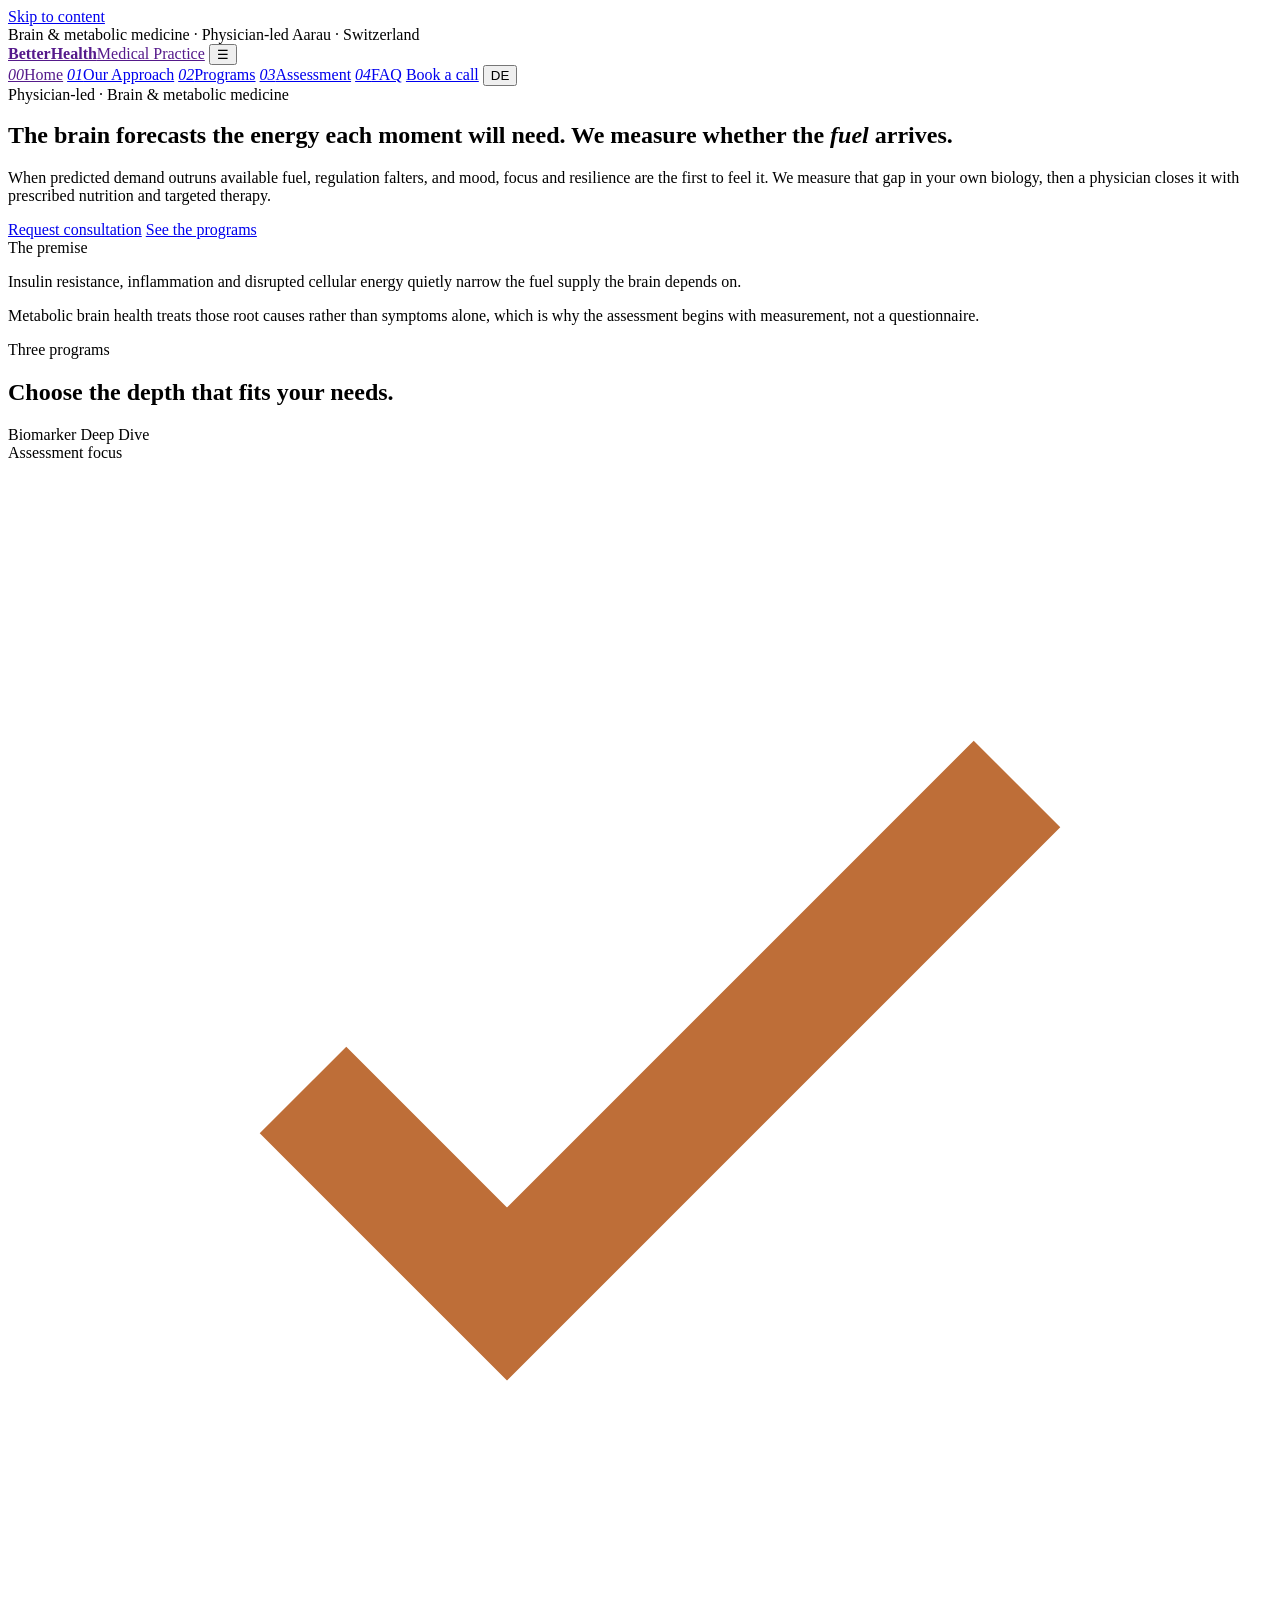
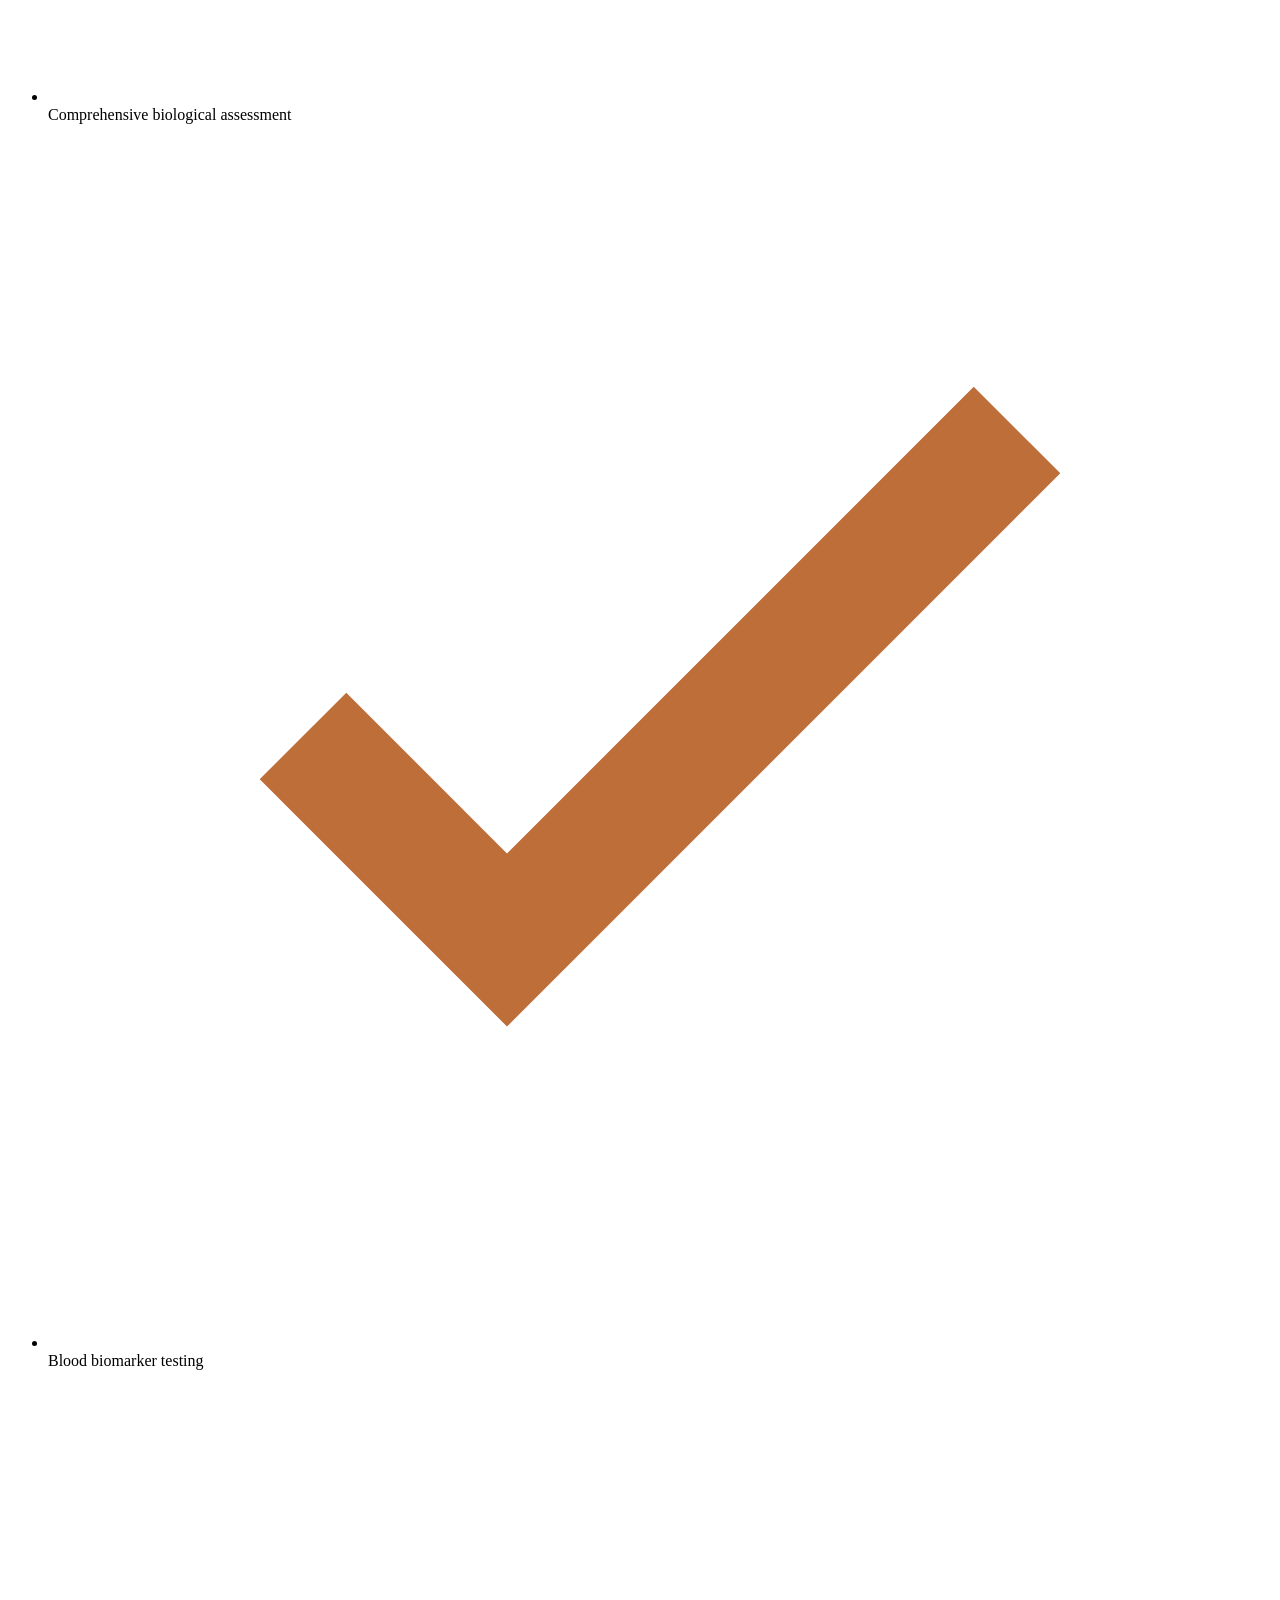
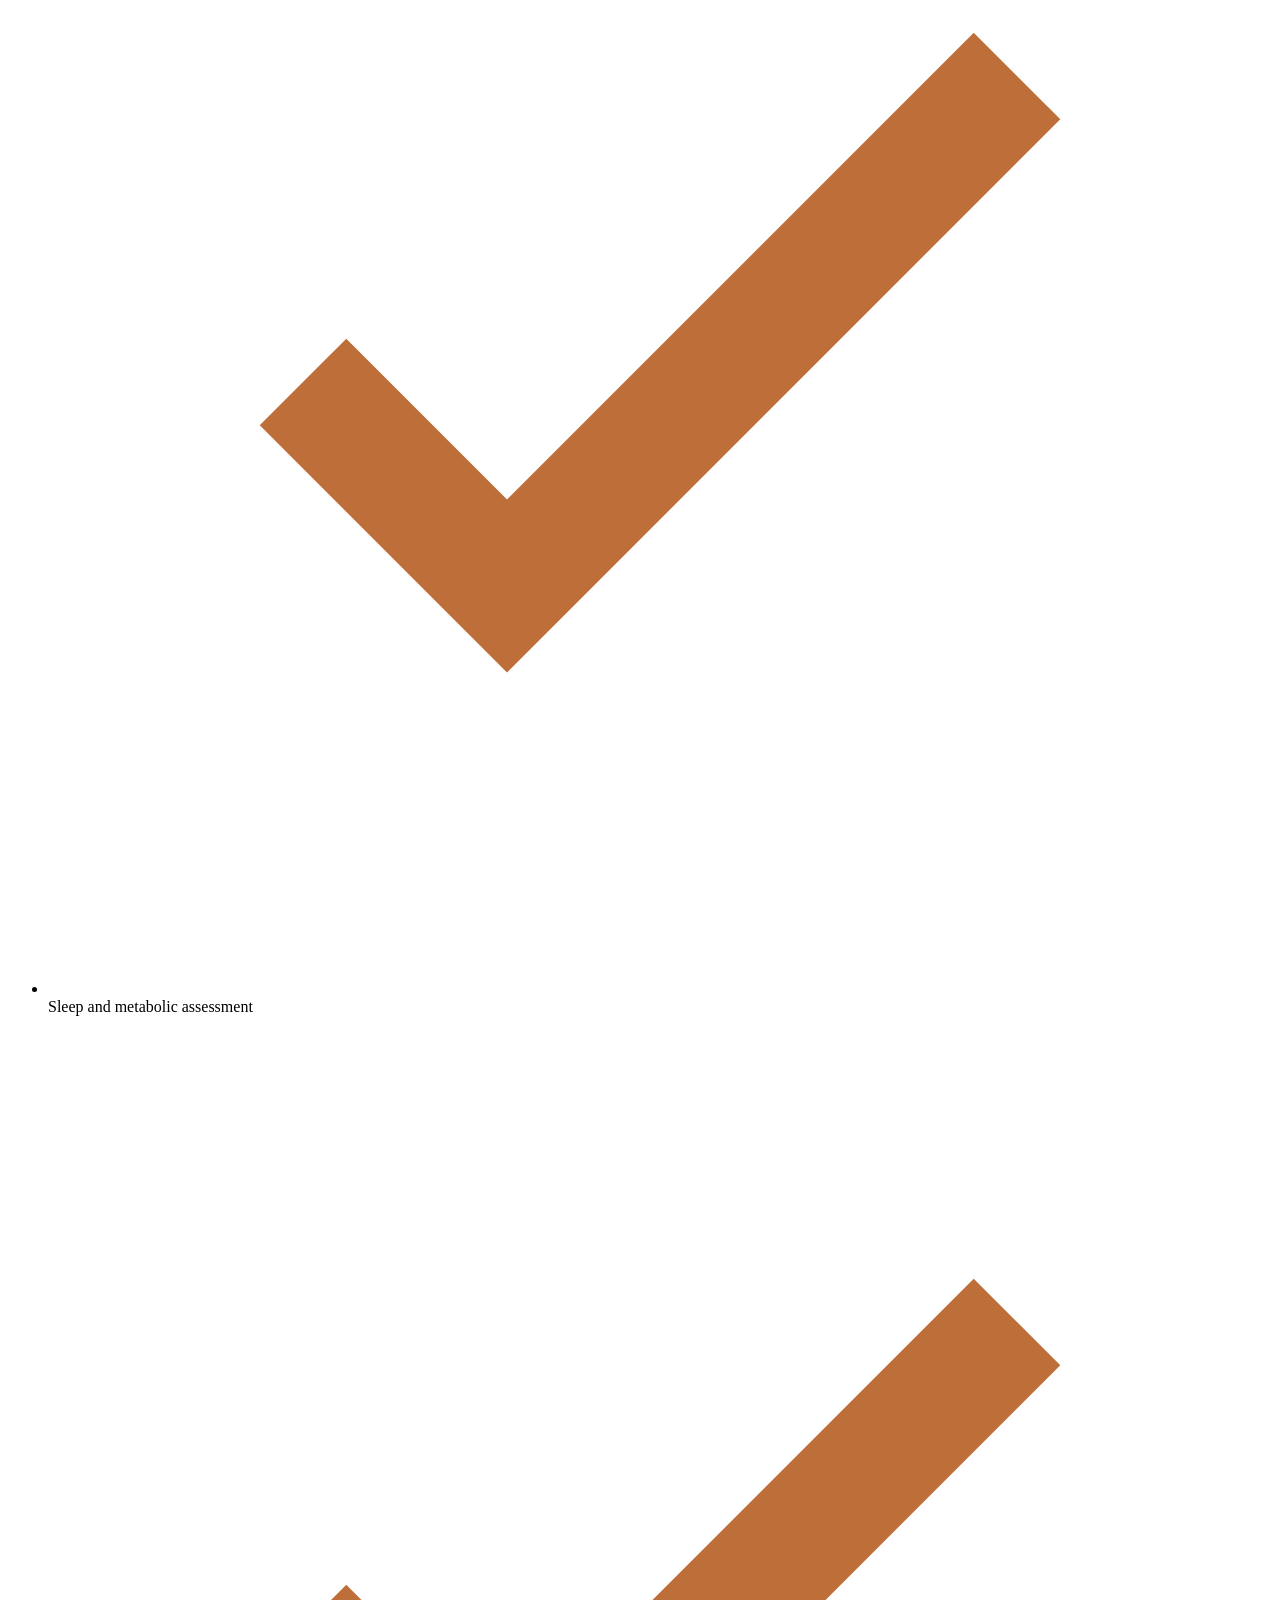
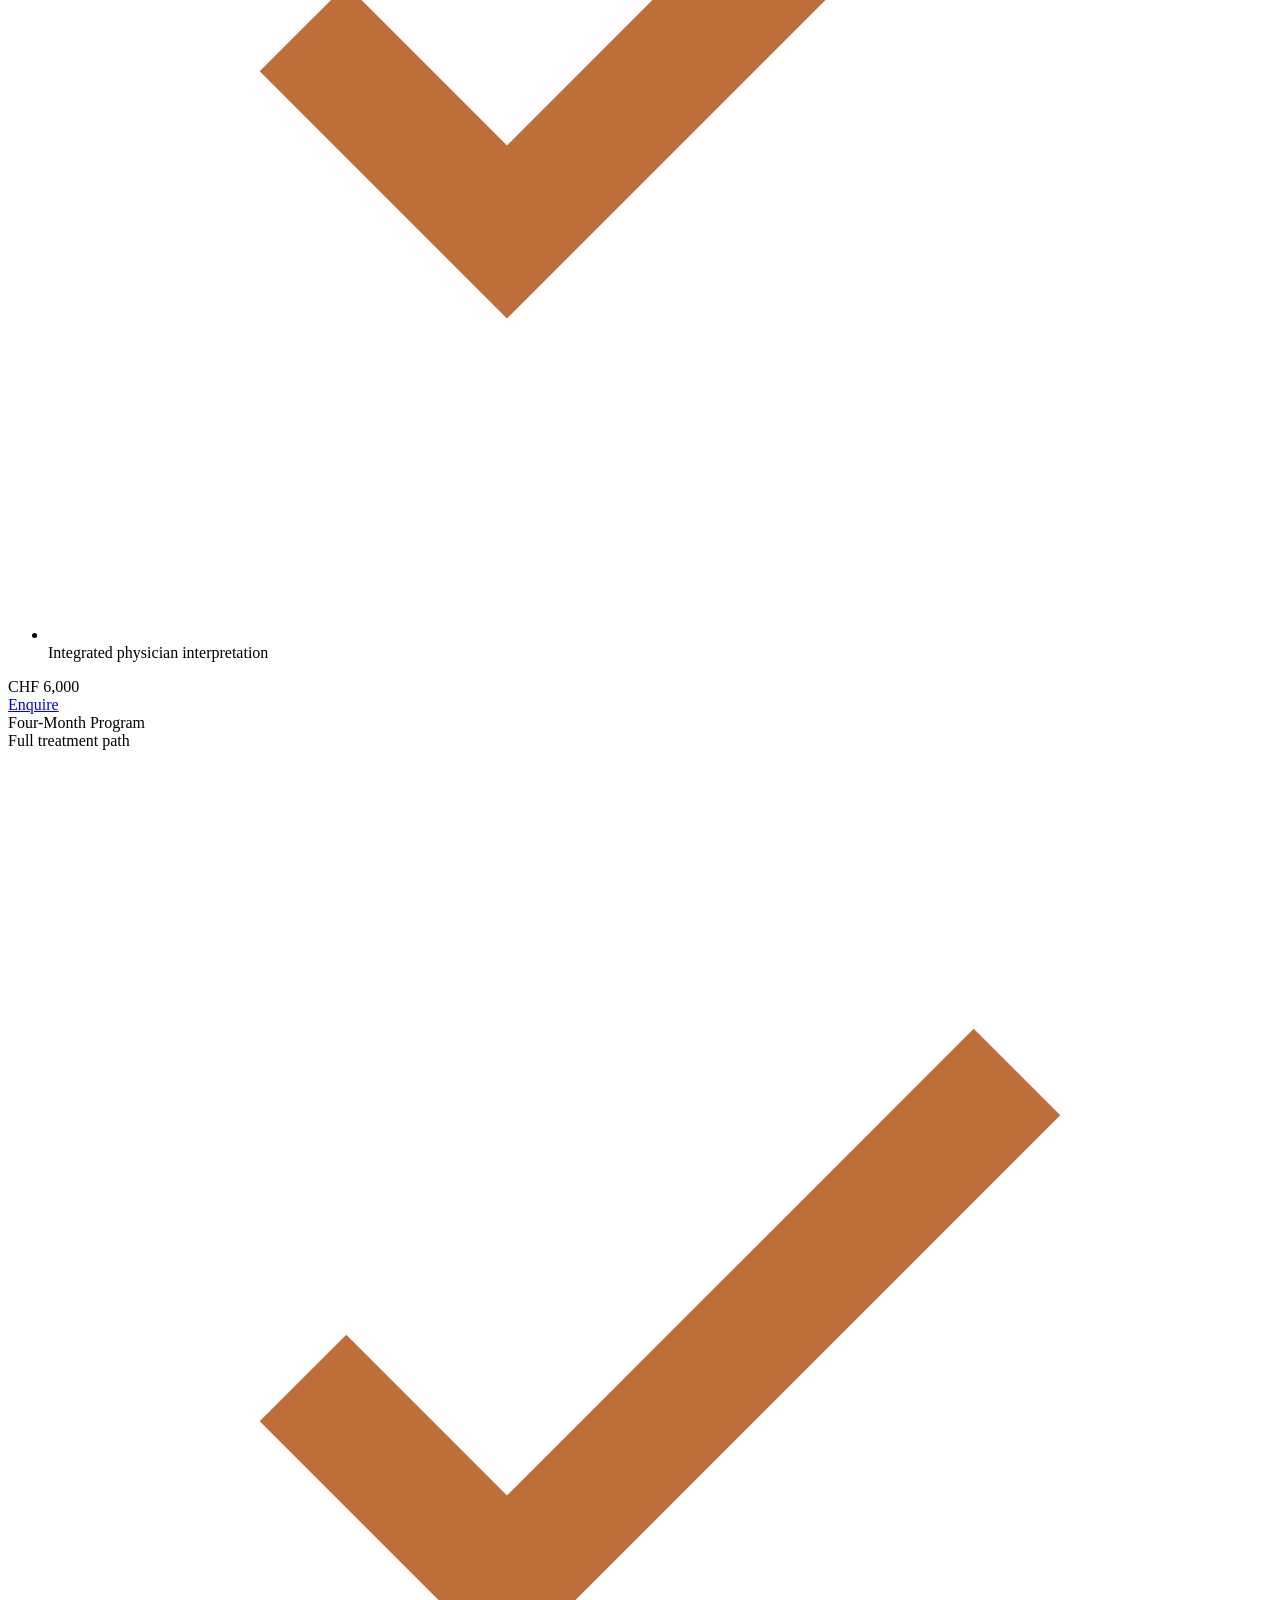
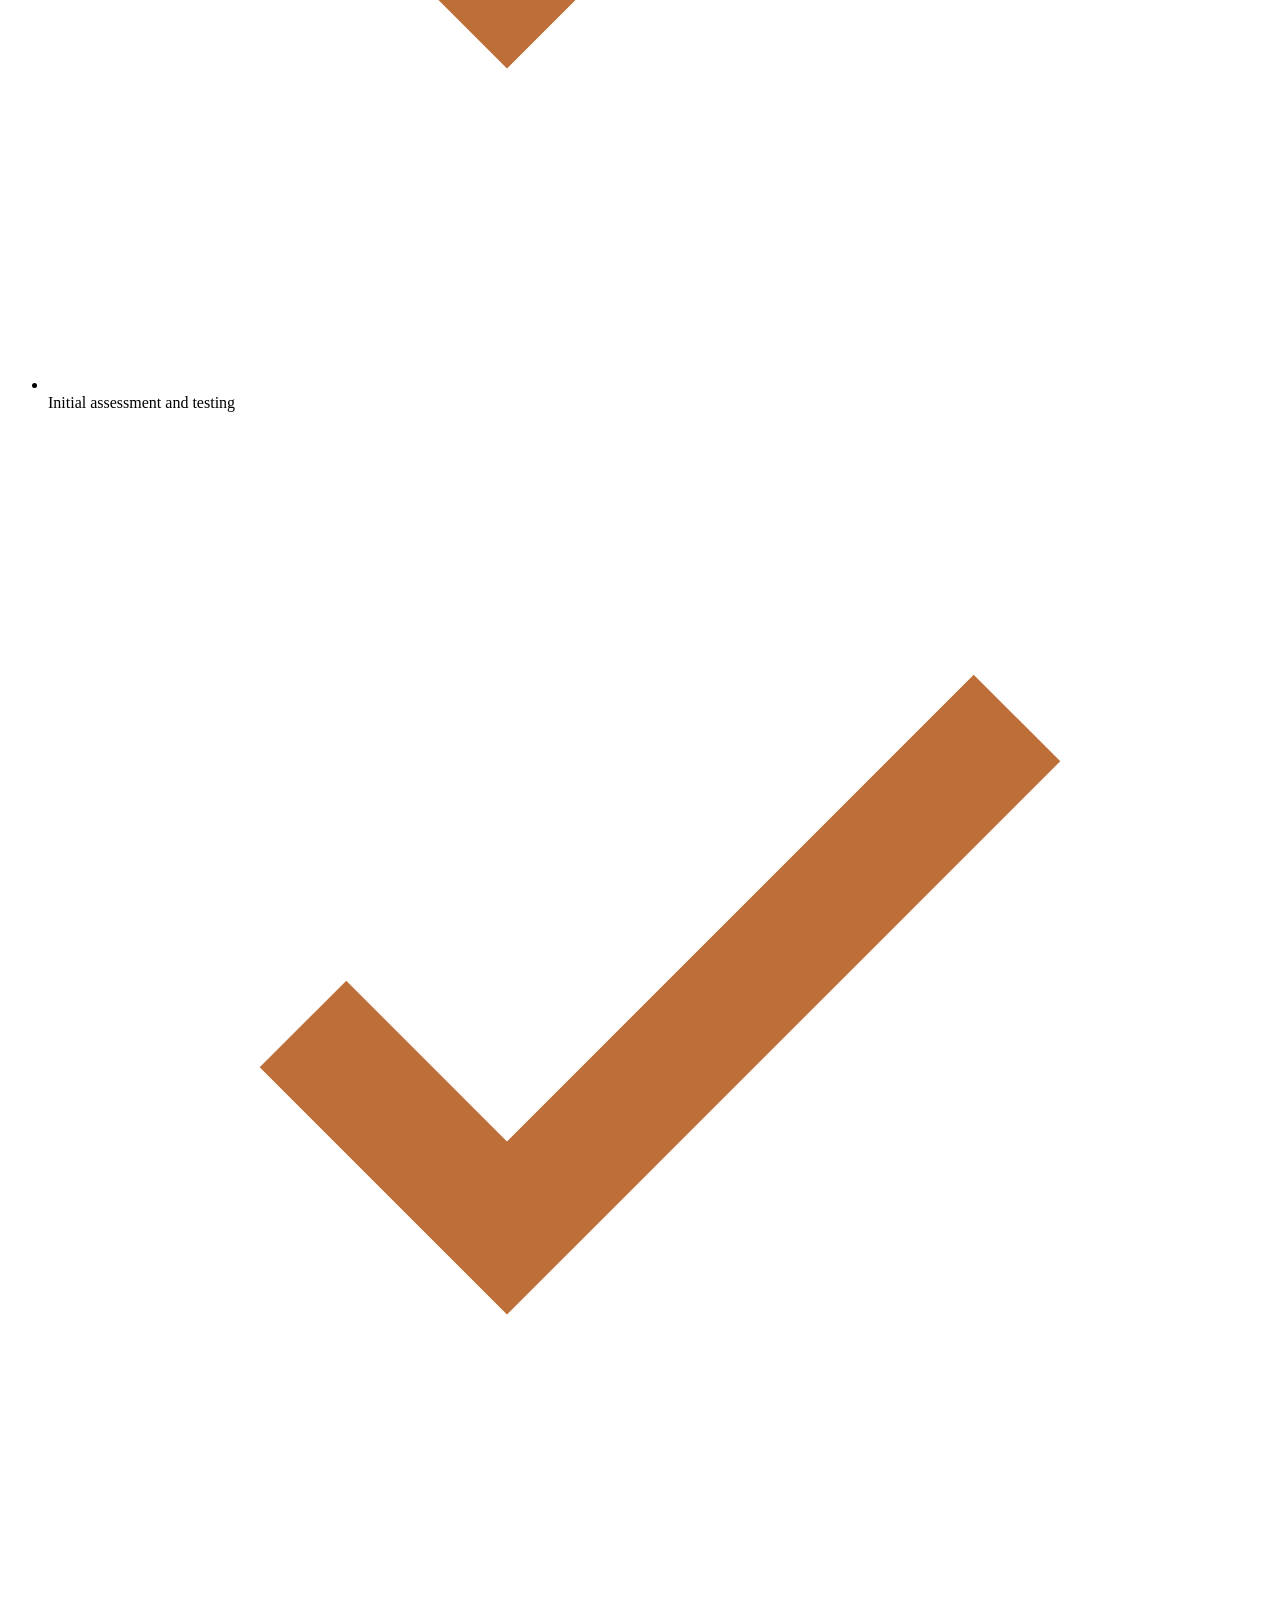
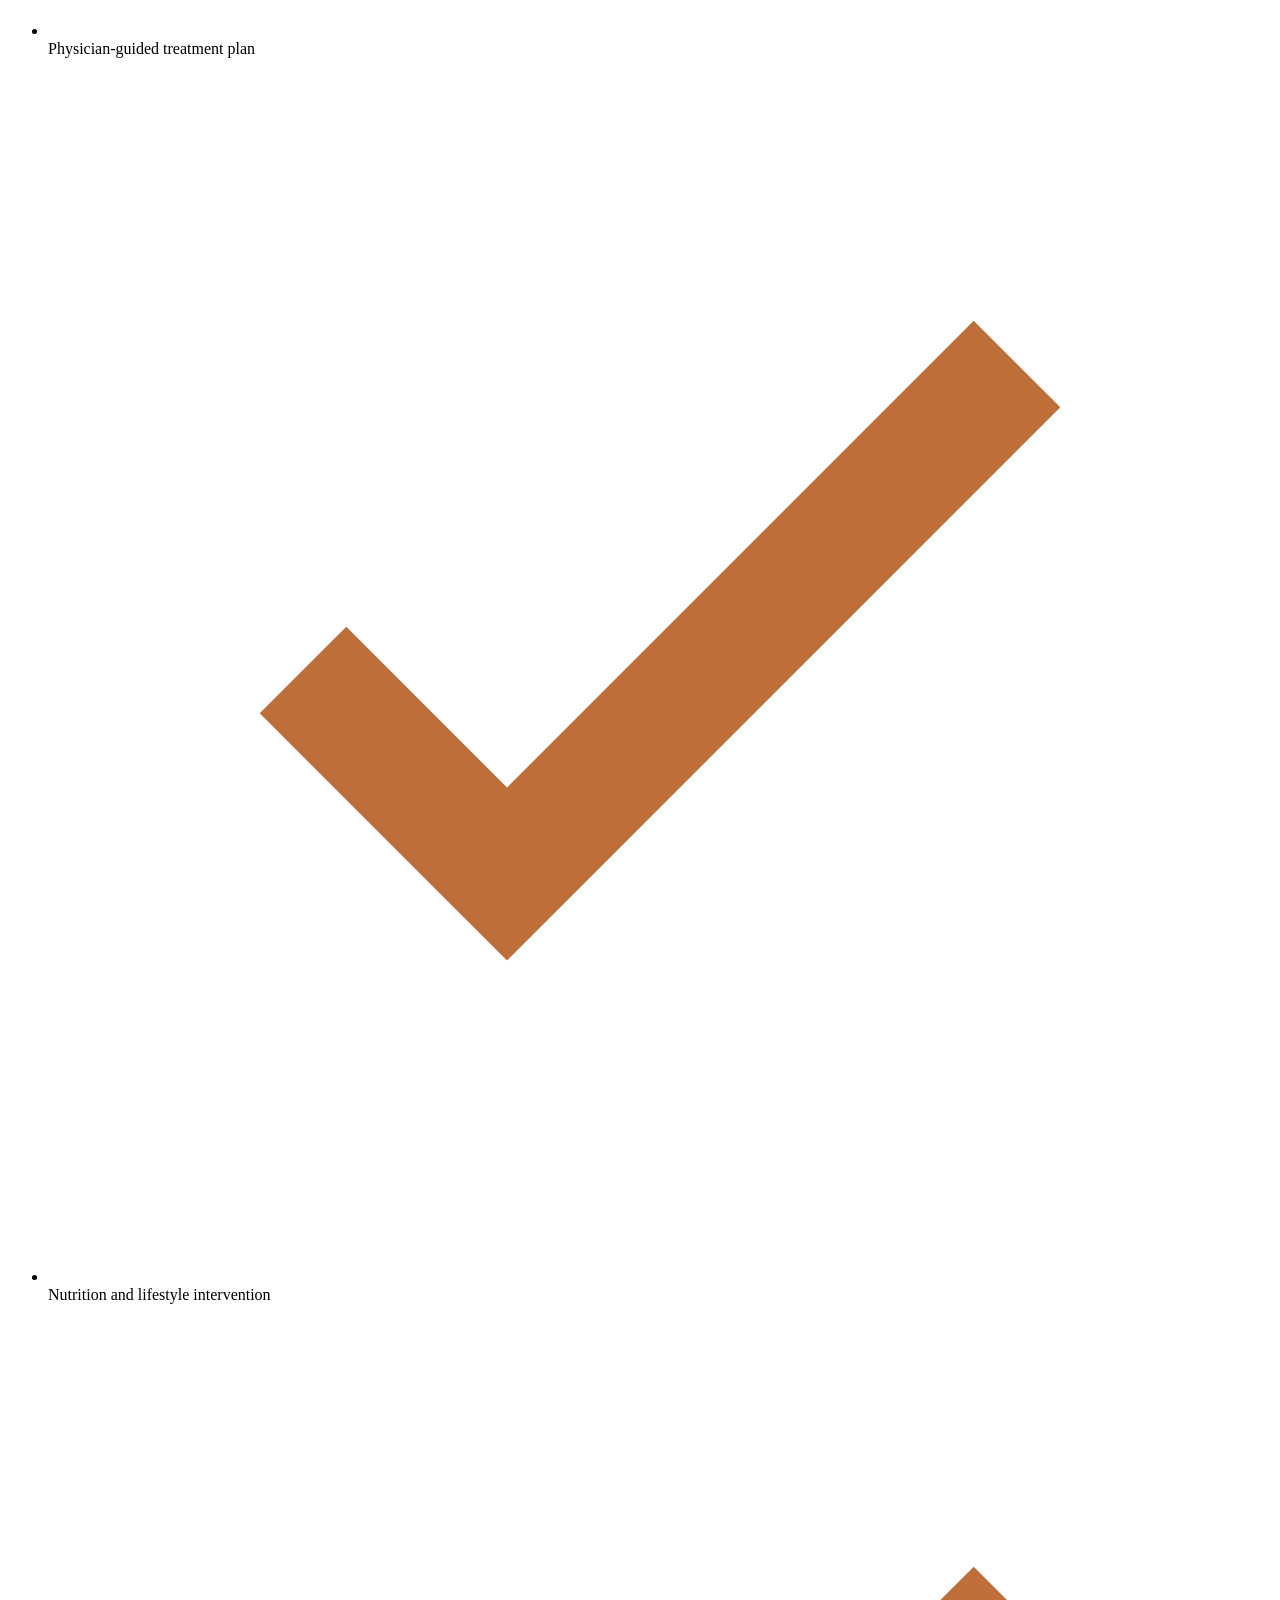
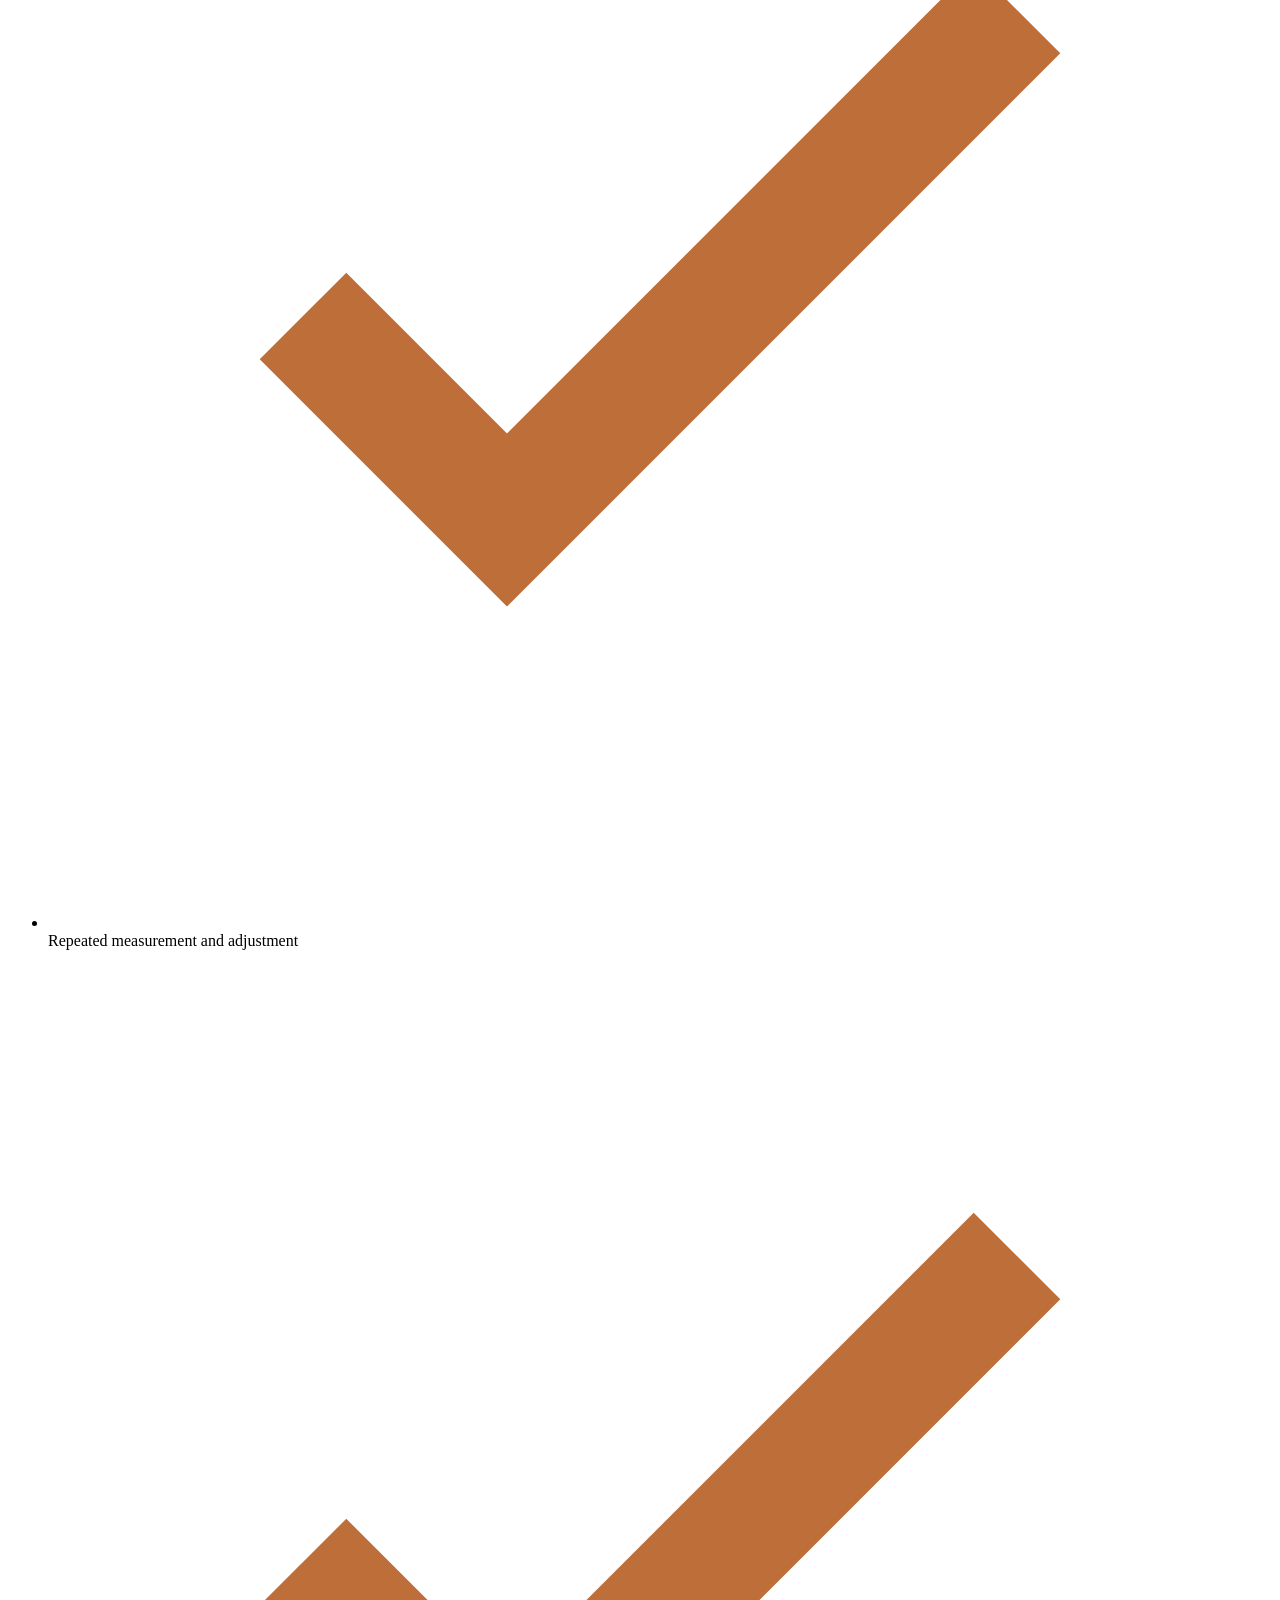
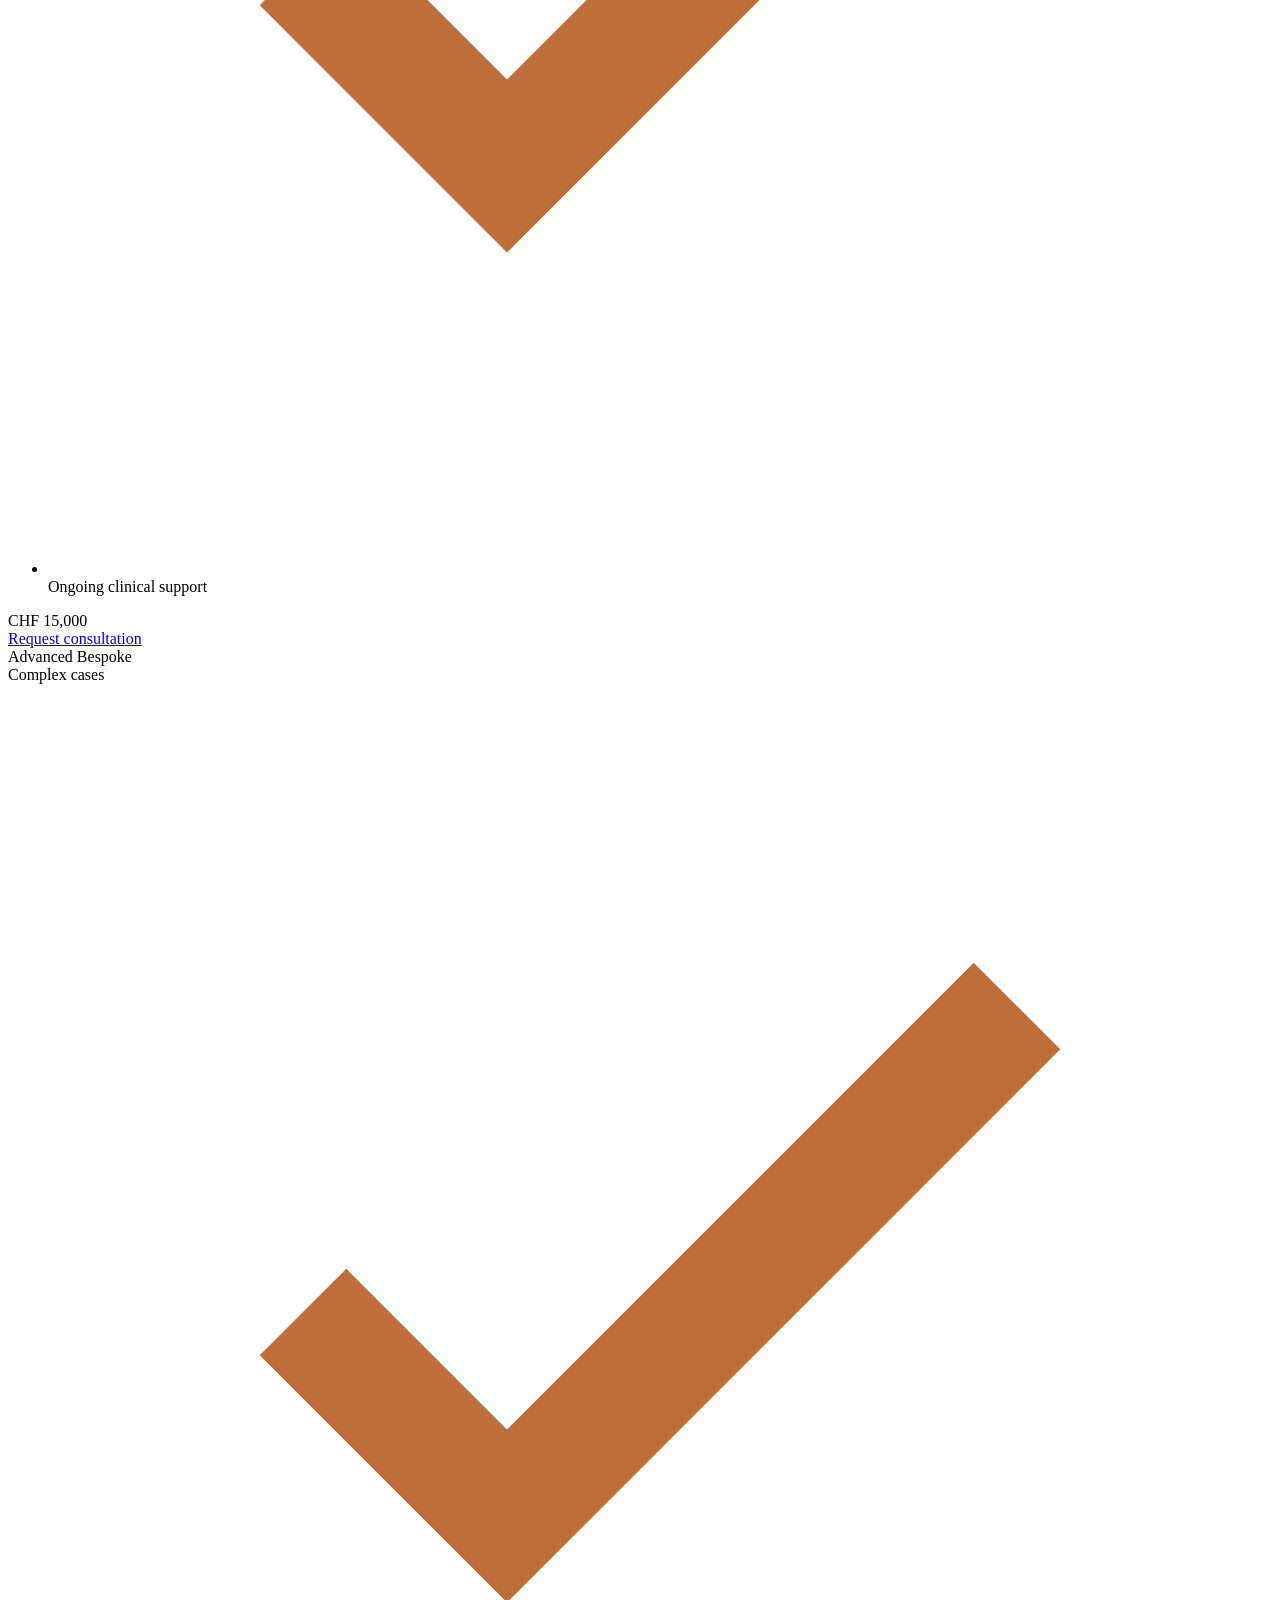
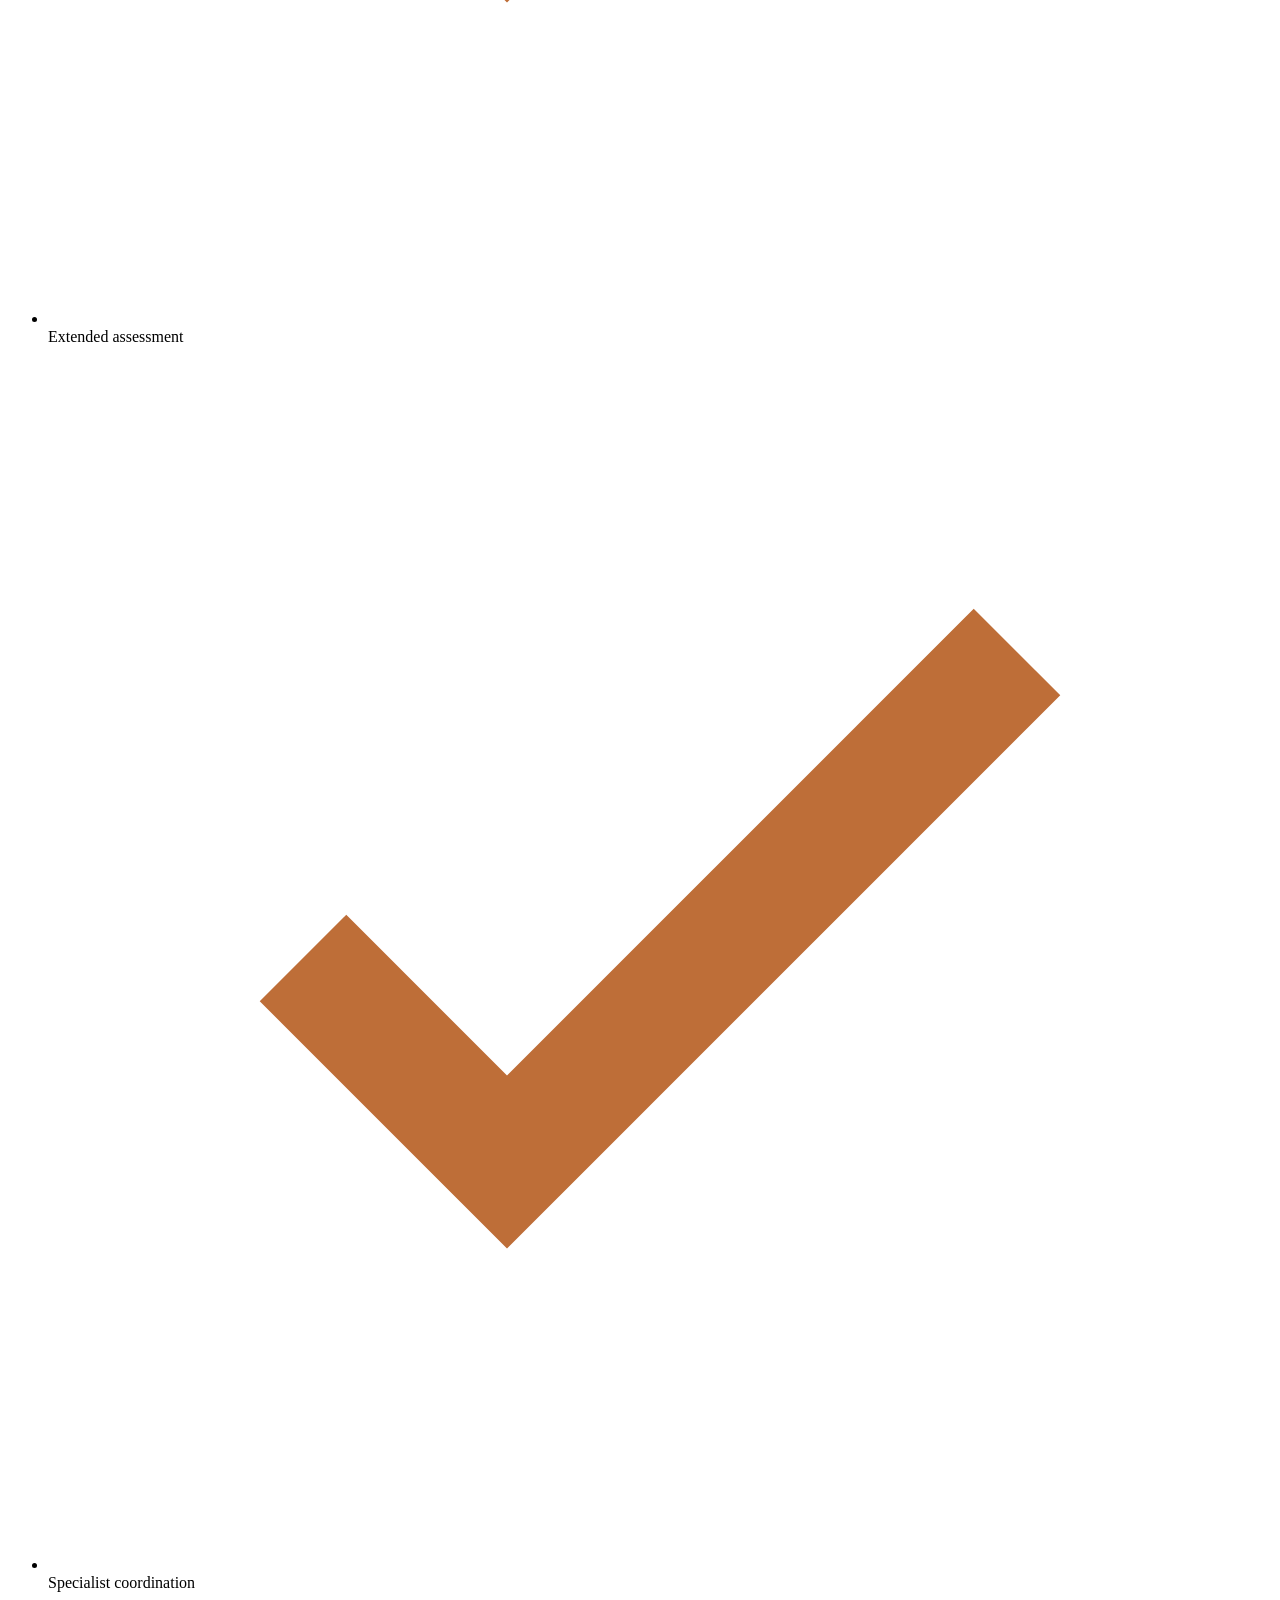
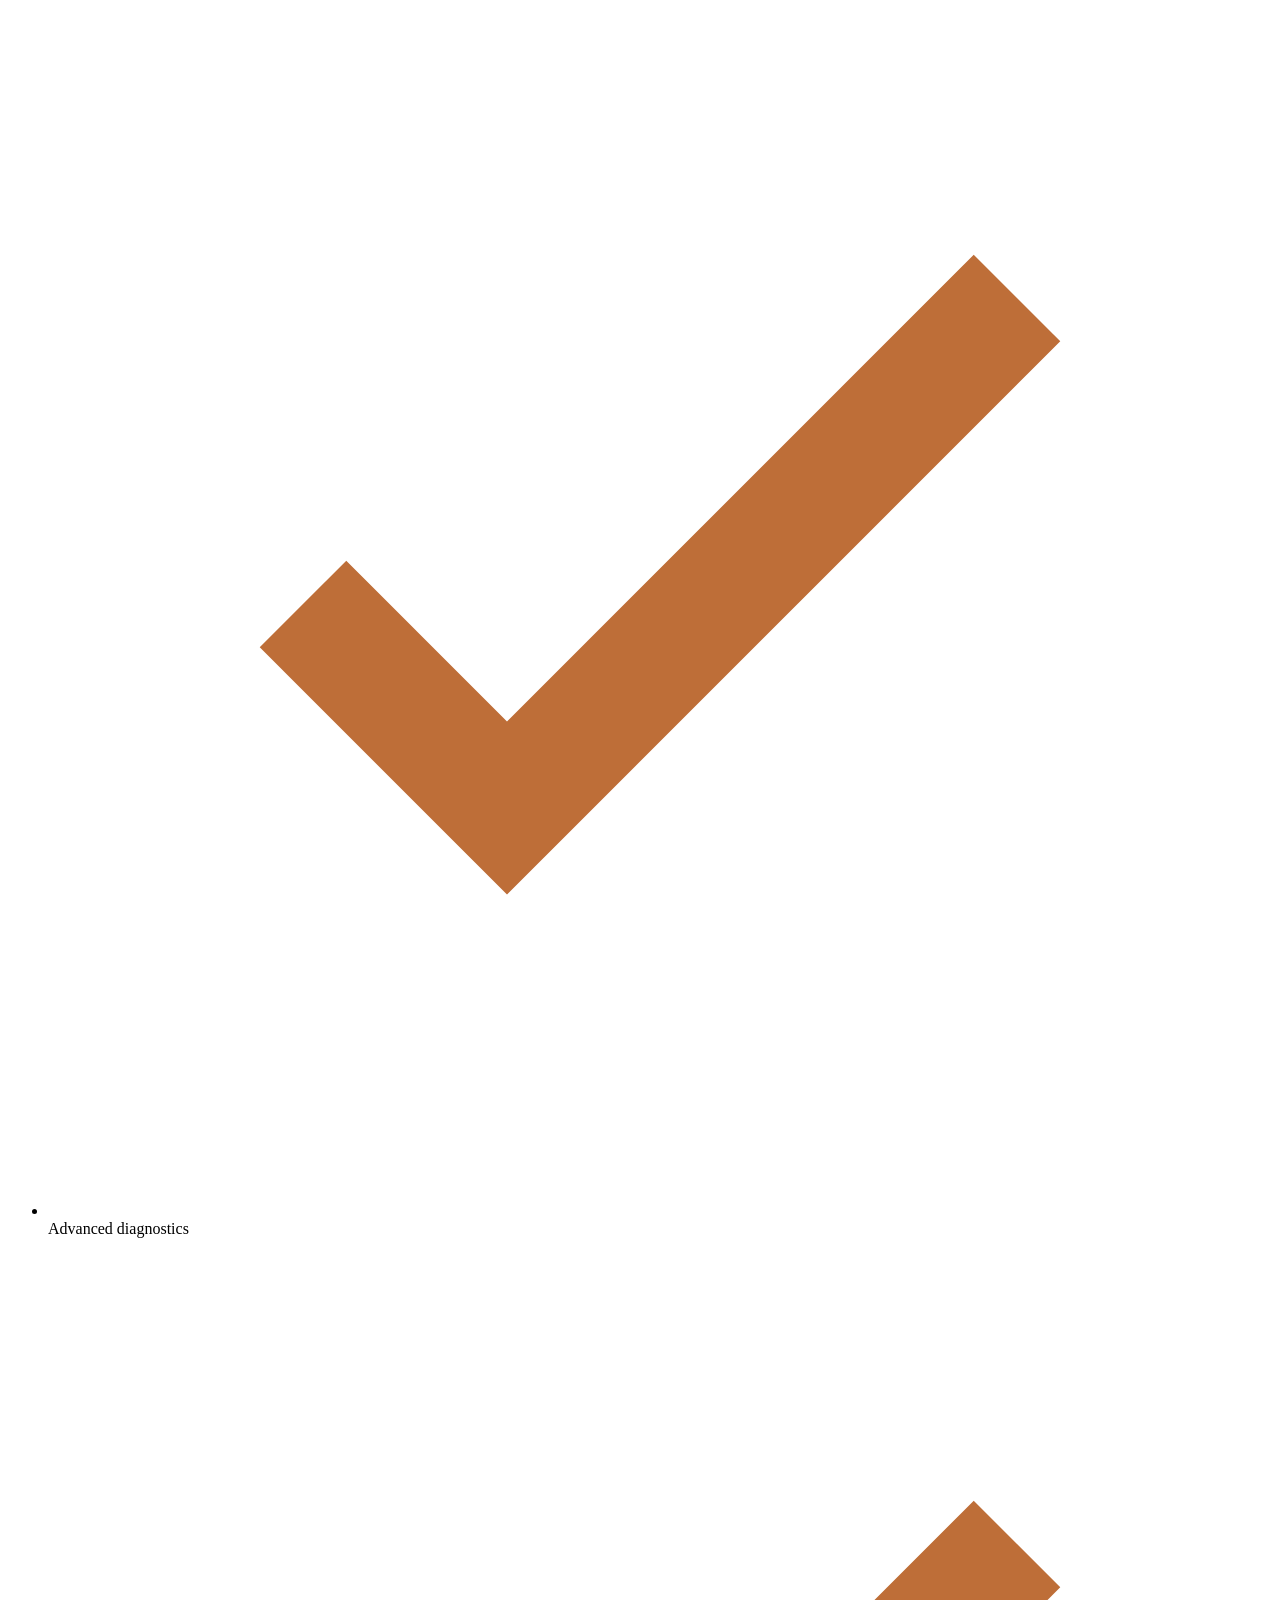
==== index.html @ 65e05574 "Build BetterHealth website homepage" ====
<!DOCTYPE html>
<html lang="en"><head><meta charset="utf-8"/><meta content="width=device-width, initial-scale=1.0" name="viewport"/><meta content="#17302d" name="theme-color"/><meta content="light" name="color-scheme"/><title>BetterHealth — Precision psychiatry and applied neuroscience for brain and mental health</title><meta content="BetterHealth combines psychiatric and psychotherapeutic care with biological, metabolic, neurological, behavioral, and lifestyle information." name="description"/><meta content="BetterHealth — Precision psychiatry and applied neuroscience for brain and mental health" property="og:title"/><meta content="BetterHealth combines psychiatric and psychotherapeutic care with biological, metabolic, neurological, behavioral, and lifestyle information." property="og:description"/><meta content="website" property="og:type"/><link href="favicon.svg" rel="icon" type="image/svg+xml"/><link href="site.webmanifest" rel="manifest"/><link href="https://fonts.googleapis.com" rel="preconnect"/><link crossorigin="" href="https://fonts.gstatic.com" rel="preconnect"/><link href="https://fonts.googleapis.com/css2?family=Spectral:ital,wght@0,300;0,400;0,500;0,600;1,400;1,500&amp;family=IBM+Plex+Mono:wght@400;500;600&amp;display=swap" rel="stylesheet"/><link href="assets/styles.css" rel="stylesheet"/></head><body><a class="skip-link" href="#main-content">Skip to content</a><noscript><p class="no-js-notice">This website requires JavaScript for language switching and interactive elements.</p></noscript><header class="nav">
<div class="registry">
<span data-de="Gehirn- und Stoffwechselmedizin · Ärztlich geleitet" data-en="Brain &amp; metabolic medicine · Physician-led">Brain &amp; metabolic medicine · Physician-led</span>
<span data-de="Aarau · Schweiz" data-en="Aarau · Switzerland">Aarau · Switzerland</span>
</div>
<div class="nav-inner">
<a aria-current="page" class="brand" href=""><b>BetterHealth</b><span data-de="Praxis" data-en="Medical Practice">Medical Practice</span></a>
<button aria-controls="navMenu" aria-expanded="false" aria-label="Menu" class="menu-toggle" type="button">☰</button>
<nav aria-label="Primary" class="nav-index" id="navMenu">
<a aria-current="page" href=""><i>00</i><span data-de="Startseite" data-en="Home">Home</span></a>
<a href="approach/"><i>01</i><span data-de="Unser Ansatz" data-en="Our Approach">Our Approach</span></a>
<a href="programs/"><i>02</i><span data-de="Programme" data-en="Programs">Programs</span></a>
<a href="assessment/"><i>03</i><span data-de="Bewertung" data-en="Assessment">Assessment</span></a>
<a href="faq/"><i>04</i><span data-de="Häufig gestellte Fragen" data-en="FAQ">FAQ</span></a>
<a class="btn btn-solid" href="contact/"><span data-de="Termin buchen" data-en="Book a call">Book a call</span></a>
<button aria-label="Switch language" class="lang-toggle" type="button"><span data-de="EN" data-en="DE">DE</span></button>
</nav>
</div>
</header><main class="page" id="main-content">
<a id="top"></a>
<section class="hero">
<div class="wrap">
<div class="hero-head">
<div>
<span class="cap" data-de="Ärztlich geleitet · Gehirn- und Stoffwechselmedizin" data-en="Physician-led · Brain &amp; metabolic medicine">Physician-led · Brain &amp; metabolic medicine</span>
<h1 style="margin-top:18px"><span data-de="Das Gehirn sagt die Energie voraus, die es benötigt. Wir messen, ob die " data-en="The brain forecasts the energy each moment will need. We measure whether the ">The brain forecasts the energy each moment will need. We measure whether the </span><em data-de="Brennstoff" data-en="fuel">fuel</em><span data-de=" ankommt." data-en=" arrives."> arrives.</span></h1>
</div>
<div>
<p class="lede" data-de="Wenn die vorhergesagte Nachfrage das verfügbare Angebot übersteigt, fällt die Regulierung aus, und Stimmung, Fokus und Widerstandskraft sind die ersten, die das spüren. Wir messen diese Lücke in Ihrer eigenen Biologie und ein Arzt schließt sie dann durch verordnete Ernährung und gezielte Therapie." data-en="When predicted demand outruns available fuel, regulation falters, and mood, focus and resilience are the first to feel it. We measure that gap in your own biology, then a physician closes it with prescribed nutrition and targeted therapy.">When predicted demand outruns available fuel, regulation falters, and mood, focus and resilience are the first to feel it. We measure that gap in your own biology, then a physician closes it with prescribed nutrition and targeted therapy.</p>
<div class="hero-actions">
<a class="btn btn-solid" href="contact/"><span data-de="Beratung anfordern" data-en="Request consultation">Request consultation</span></a>
<a class="btn btn-ghost" href="programs/"><span data-de="Siehe die Programme" data-en="See the programs">See the programs</span></a>
</div>
</div>
</div>
</div>
</section>
<section class="thesis">
<div class="wrap">
<span class="cap" data-de="Die Prämisse" data-en="The premise">The premise</span>
<div>
<p data-de="Insulinresistenz, Entzündungen und gestörte zelluläre Energie verringern leise den Brennstoffvorrat, auf den das Gehirn angewiesen ist." data-en="Insulin resistance, inflammation and disrupted cellular energy quietly narrow the fuel supply the brain depends on.">Insulin resistance, inflammation and disrupted cellular energy quietly narrow the fuel supply the brain depends on.</p>
<p data-de="Metabolic Brain Health behandelt diese Ursachen, nicht nur Symptome, weshalb die Bewertung mit Messungen, nicht mit Fragebögen beginnt." data-en="Metabolic brain health treats those root causes rather than symptoms alone, which is why the assessment begins with measurement, not a questionnaire.">Metabolic brain health treats those root causes rather than symptoms alone, which is why the assessment begins with measurement, not a questionnaire.</p>
</div>
</div>
</section>
<section class="section programs">
<div class="wrap">
<div class="head reveal">
<span class="cap" data-de="Drei Programme" data-en="Three programs">Three programs</span>
<h2 data-de="Wählen Sie die Tiefe, die zu Ihren Bedürfnissen passt." data-en="Choose the depth that fits your needs.">Choose the depth that fits your needs.</h2>
</div>
<div class="tgrid reveal">
<div class="tcard">
<div class="tname" data-de="Biomarker-Tiefenanalyse" data-en="Biomarker Deep Dive">Biomarker Deep Dive</div>
<div class="tfor" data-de="Bewertungsschwerpunkt" data-en="Assessment focus">Assessment focus</div>
<ul>
<li><svg fill="none" stroke="#BE6E38" stroke-width="2.4" viewbox="0 0 24 24"><path d="M5 12l4 4L19 6"></path></svg><span data-de="Umfassende biologische Bewertung" data-en="Comprehensive biological assessment">Comprehensive biological assessment</span></li>
<li><svg fill="none" stroke="#BE6E38" stroke-width="2.4" viewbox="0 0 24 24"><path d="M5 12l4 4L19 6"></path></svg><span data-de="Blutbiomarker-Tests" data-en="Blood biomarker testing">Blood biomarker testing</span></li>
<li><svg fill="none" stroke="#BE6E38" stroke-width="2.4" viewbox="0 0 24 24"><path d="M5 12l4 4L19 6"></path></svg><span data-de="Schlaf- und Stoffwechselbewertung" data-en="Sleep and metabolic assessment">Sleep and metabolic assessment</span></li>
<li><svg fill="none" stroke="#BE6E38" stroke-width="2.4" viewbox="0 0 24 24"><path d="M5 12l4 4L19 6"></path></svg><span data-de="Integrierte ärztliche Interpretation" data-en="Integrated physician interpretation">Integrated physician interpretation</span></li>
</ul>
<div class="price" data-de="CHF 6.000" data-en="CHF 6,000">CHF 6,000</div>
<a class="btn btn-ghost" href="contact/"><span data-de="Anfragen" data-en="Enquire">Enquire</span></a>
</div>
<div class="tcard feat">
<div class="tname" data-de="Vier-Monats-Programm" data-en="Four-Month Program">Four-Month Program</div>
<div class="tfor" data-de="Vollständiger Behandlungsweg" data-en="Full treatment path">Full treatment path</div>
<ul>
<li><svg fill="none" stroke="#BE6E38" stroke-width="2.4" viewbox="0 0 24 24"><path d="M5 12l4 4L19 6"></path></svg><span data-de="Erste Bewertung und Tests" data-en="Initial assessment and testing">Initial assessment and testing</span></li>
<li><svg fill="none" stroke="#BE6E38" stroke-width="2.4" viewbox="0 0 24 24"><path d="M5 12l4 4L19 6"></path></svg><span data-de="Ärztlich geleiteter Behandlungsplan" data-en="Physician-guided treatment plan">Physician-guided treatment plan</span></li>
<li><svg fill="none" stroke="#BE6E38" stroke-width="2.4" viewbox="0 0 24 24"><path d="M5 12l4 4L19 6"></path></svg><span data-de="Ernährung- und Lebensstiländerung" data-en="Nutrition and lifestyle intervention">Nutrition and lifestyle intervention</span></li>
<li><svg fill="none" stroke="#BE6E38" stroke-width="2.4" viewbox="0 0 24 24"><path d="M5 12l4 4L19 6"></path></svg><span data-de="Wiederholte Messung und Anpassung" data-en="Repeated measurement and adjustment">Repeated measurement and adjustment</span></li>
<li><svg fill="none" stroke="#BE6E38" stroke-width="2.4" viewbox="0 0 24 24"><path d="M5 12l4 4L19 6"></path></svg><span data-de="Laufende klinische Unterstützung" data-en="Ongoing clinical support">Ongoing clinical support</span></li>
</ul>
<div class="price" data-de="CHF 15.000" data-en="CHF 15,000">CHF 15,000</div>
<a class="btn btn-solid" href="contact/"><span data-de="Beratung anfordern" data-en="Request consultation">Request consultation</span></a>
</div>
<div class="tcard">
<div class="tname" data-de="Advanced Maßgeschneidert" data-en="Advanced Bespoke">Advanced Bespoke</div>
<div class="tfor" data-de="Komplexe Fälle" data-en="Complex cases">Complex cases</div>
<ul>
<li><svg fill="none" stroke="#BE6E38" stroke-width="2.4" viewbox="0 0 24 24"><path d="M5 12l4 4L19 6"></path></svg><span data-de="Erweiterte Bewertung" data-en="Extended assessment">Extended assessment</span></li>
<li><svg fill="none" stroke="#BE6E38" stroke-width="2.4" viewbox="0 0 24 24"><path d="M5 12l4 4L19 6"></path></svg><span data-de="Fachmann-Koordination" data-en="Specialist coordination">Specialist coordination</span></li>
<li><svg fill="none" stroke="#BE6E38" stroke-width="2.4" viewbox="0 0 24 24"><path d="M5 12l4 4L19 6"></path></svg><span data-de="Fortgeschrittene Diagnostik" data-en="Advanced diagnostics">Advanced diagnostics</span></li>
<li><svg fill="none" stroke="#BE6E38" stroke-width="2.4" viewbox="0 0 24 24"><path d="M5 12l4 4L19 6"></path></svg><span data-de="Längerfristige Partnerschaft" data-en="Longer-term partnership">Longer-term partnership</span></li>
</ul>
<div class="price" data-de="Individuelle Angabe" data-en="Individual quotation">Individual quotation</div>
<a class="btn btn-ghost" href="contact/"><span data-de="Anfragen" data-en="Enquire">Enquire</span></a>
</div>
</div>
</div>
</section>
<section class="method" id="method">
<div class="wrap">
<span class="cap reveal" data-de="Klinische Methode" data-en="Clinical method">Clinical method</span>
<h2 class="reveal" data-de="Ein integrierter Ansatz." data-en="One integrated approach.">One integrated approach.</h2>
<p class="intro reveal" data-de="Jeder Schritt hängt vom vorherigen ab. Wir messen, interpretieren, intervenieren, dann messen wir erneut." data-en="Each step depends on the one before it. We measure, interpret, intervene, then measure again.">Each step depends on the one before it. We measure, interpret, intervene, then measure again.</p>
<div class="seq">
<div class="seqrow reveal"><span class="idx">01 / <span data-de="Messen" data-en="Measure">Measure</span></span><h3 data-de="System verstehen" data-en="Read the system">Read the system</h3><p data-de="Umfassende Bewertung Ihrer Symptome, Krankengeschichte und biologischen Systeme durch klinisches Interview und gezieltes Testen." data-en="Comprehensive assessment of your symptoms, history, and biological systems using clinical interview and targeted testing.">Comprehensive assessment of your symptoms, history, and biological systems using clinical interview and targeted testing.</p></div>
<div class="seqrow reveal"><span class="idx">02 / <span data-de="Interpretieren" data-en="Interpret">Interpret</span></span><h3 data-de="Finden Sie die Treiber" data-en="Find the drivers">Find the drivers</h3><p data-de="Ein Arzt analysiert Ihre Ergebnisse, um die Stoffwechsel-, Entzündungs- und physiologischen Muster zu identifizieren, die am relevantesten sind." data-en="A physician analyzes your results to identify the metabolic, inflammatory, and physiological patterns most relevant to your presentation.">A physician analyzes your results to identify the metabolic, inflammatory, and physiological patterns most relevant to your presentation.</p></div>
<div class="seqrow reveal"><span class="idx">03 / <span data-de="Intervenieren" data-en="Intervene">Intervene</span></span><h3 data-de="Ernährung als Medizin" data-en="Nutrition as medicine">Nutrition as medicine</h3><p data-de="Umsetzung eines ärztlich verordneten, biomarkergesteuerten Behandlungsplans unter Verwendung von Ernährung, Schlaf, Bewegung und Lebensstiländerung." data-en="Implementation of a prescribed, biomarker-guided treatment plan using nutrition, sleep, exercise, and lifestyle modification.">Implementation of a prescribed, biomarker-guided treatment plan using nutrition, sleep, exercise, and lifestyle modification.</p></div>
<div class="seqrow reveal"><span class="idx">04 / <span data-de="Optimieren" data-en="Optimize">Optimize</span></span><h3 data-de="Erneut messen" data-en="Measure again">Measure again</h3><p data-de="Testen Sie Ihre Marker erneut, verfolgen Sie Ihren Fortschritt und passen Sie den Plan basierend auf den Daten und Ihrer Erfahrung an." data-en="Retest your markers, track your progress, and adjust the plan based on what the data and your experience show.">Retest your markers, track your progress, and adjust the plan based on what the data and your experience show.</p></div>
</div>
</div>
</section>
</main><footer>
<div class="wrap">
<div class="fcols">
<div>
<a class="brand" href=""><b>BetterHealth</b></a>
<p class="fdesc" data-de="Ärztlich geleitete Gehirn- und Stoffwechselmedizin. Gemessene Biologie, Ernährung als Medizin, überall beaufsichtigt. Aarau, Schweiz." data-en="Physician-led brain and metabolic medicine. Measured biology, nutrition as medicine, supervised throughout. Aarau, Switzerland.">Physician-led brain and metabolic medicine. Measured biology, nutrition as medicine, supervised throughout. Aarau, Switzerland.</p>
</div>
<div class="fcol">
<h4 data-de="Pflege" data-en="Care">Care</h4>
<a data-de="Programme" data-en="Programs" href="programs/" style="cursor:pointer">Programs</a>
<a data-de="Bewertung" data-en="Assessment" href="assessment/" style="cursor:pointer">Assessment</a>
<a data-de="Termin buchen" data-en="Book a call" href="contact/" style="cursor:pointer">Book a call</a>
</div>
<div class="fcol">
<h4 data-de="Lernen" data-en="Learn">Learn</h4>
<a data-de="Unser Ansatz" data-en="Our approach" href="approach/" style="cursor:pointer">Our approach</a>
<a data-de="Häufig gestellte Fragen" data-en="FAQ" href="faq/" style="cursor:pointer">FAQ</a>
</div>
</div>
<p class="disclaimer" data-de="BetterHealth bietet individualisierte, ärztlich geleitete Gehirn- und Stoffwechselbetreuung. Informationen auf dieser Website dienen nur zu Bildungszwecken. Stoffwechsel- und Ernährungsinterventionen erfordern medizinische Überwachung. Die Ergebnisse sind individuell unterschiedlich. BetterHealth ist nicht für akute psychiatrische Notfälle geeignet." data-en="BetterHealth provides individualized, physician-led brain and metabolic care. Information on this site is educational. Metabolic and nutritional interventions require medical supervision. Results vary individually. BetterHealth is not suitable for acute psychiatric emergencies.">BetterHealth provides individualized, physician-led brain and metabolic care. Information on this site is educational. Metabolic and nutritional interventions require medical supervision. Results vary individually. BetterHealth is not suitable for acute psychiatric emergencies.</p>
<div class="fbottom">
<span data-de="© 2026 BetterHealth" data-en="© 2026 BetterHealth">© 2026 BetterHealth</span>
<span data-de="Datenschutz · Rechtliches" data-en="Privacy · Legal" title="Legal pages require final Swiss legal review before publication.">Privacy · Legal</span>
</div>
</div>
</footer><script defer="" src="assets/app.js"></script></body></html>
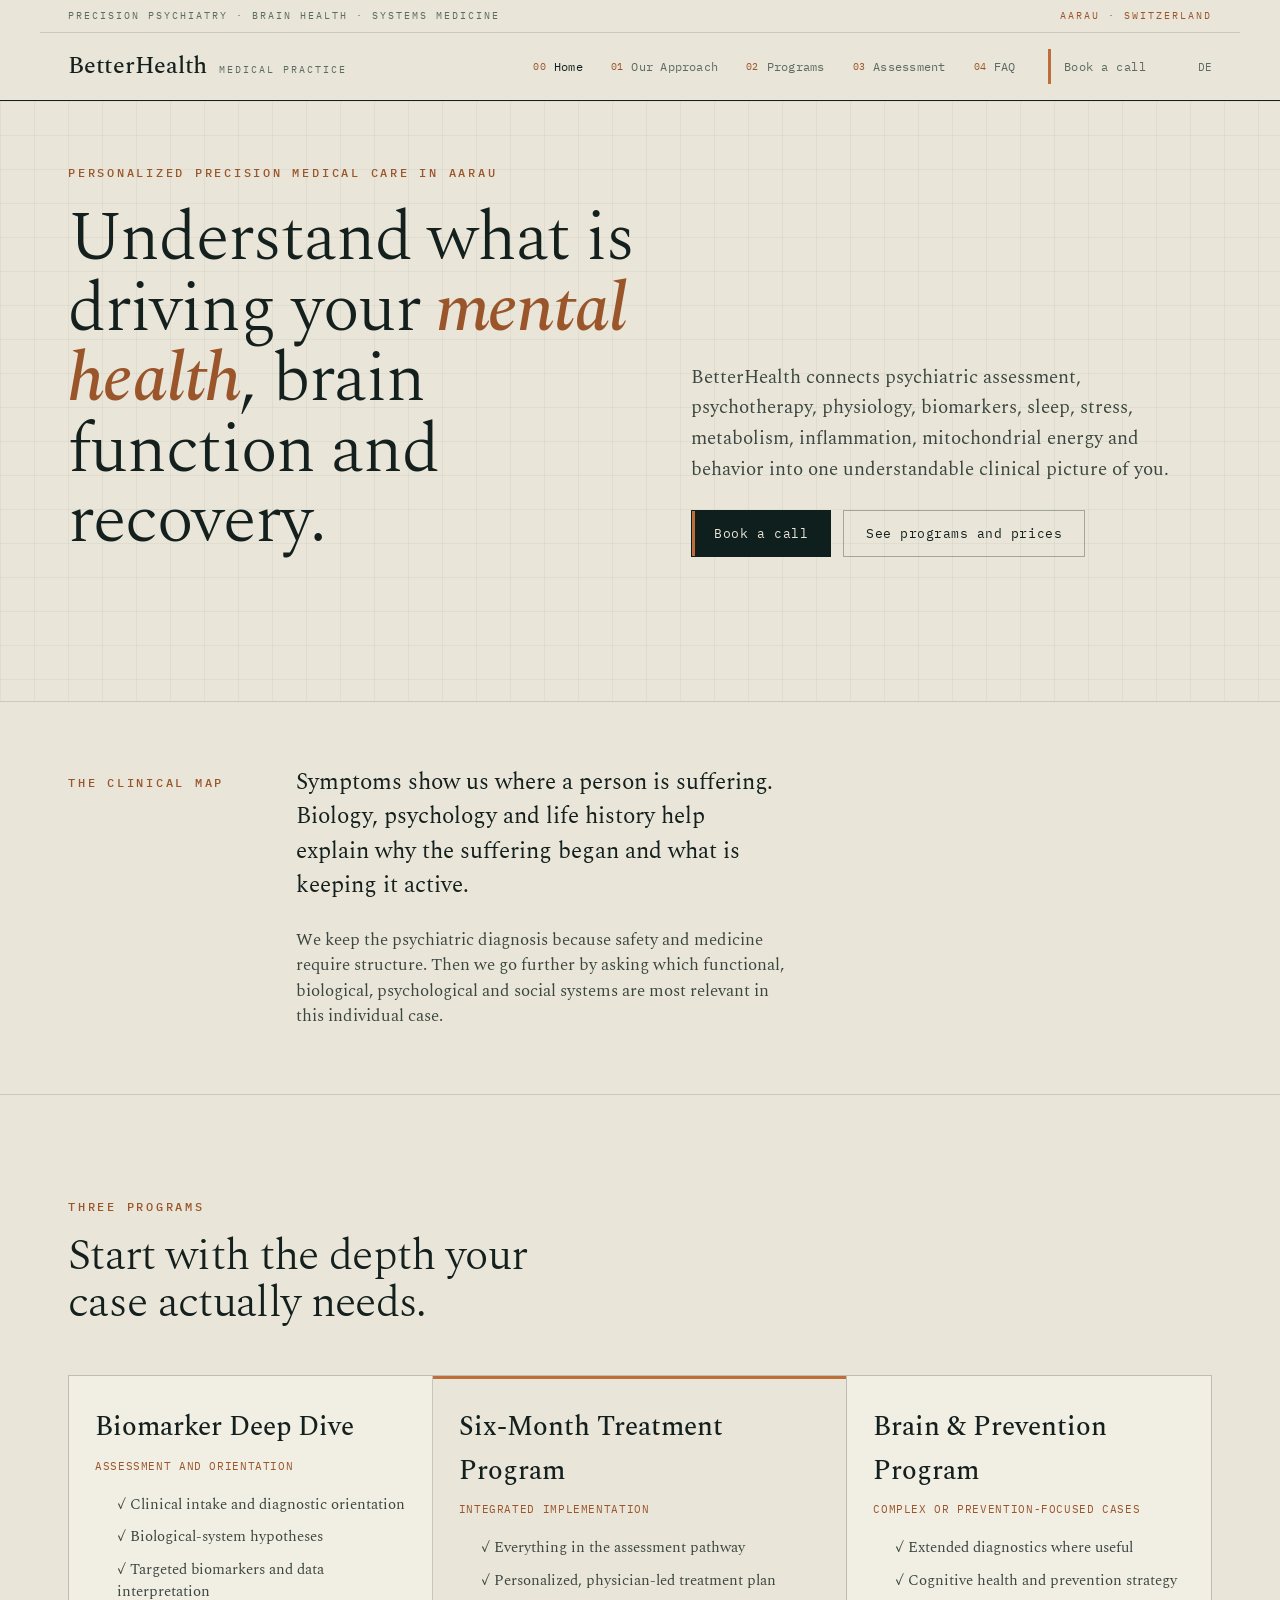
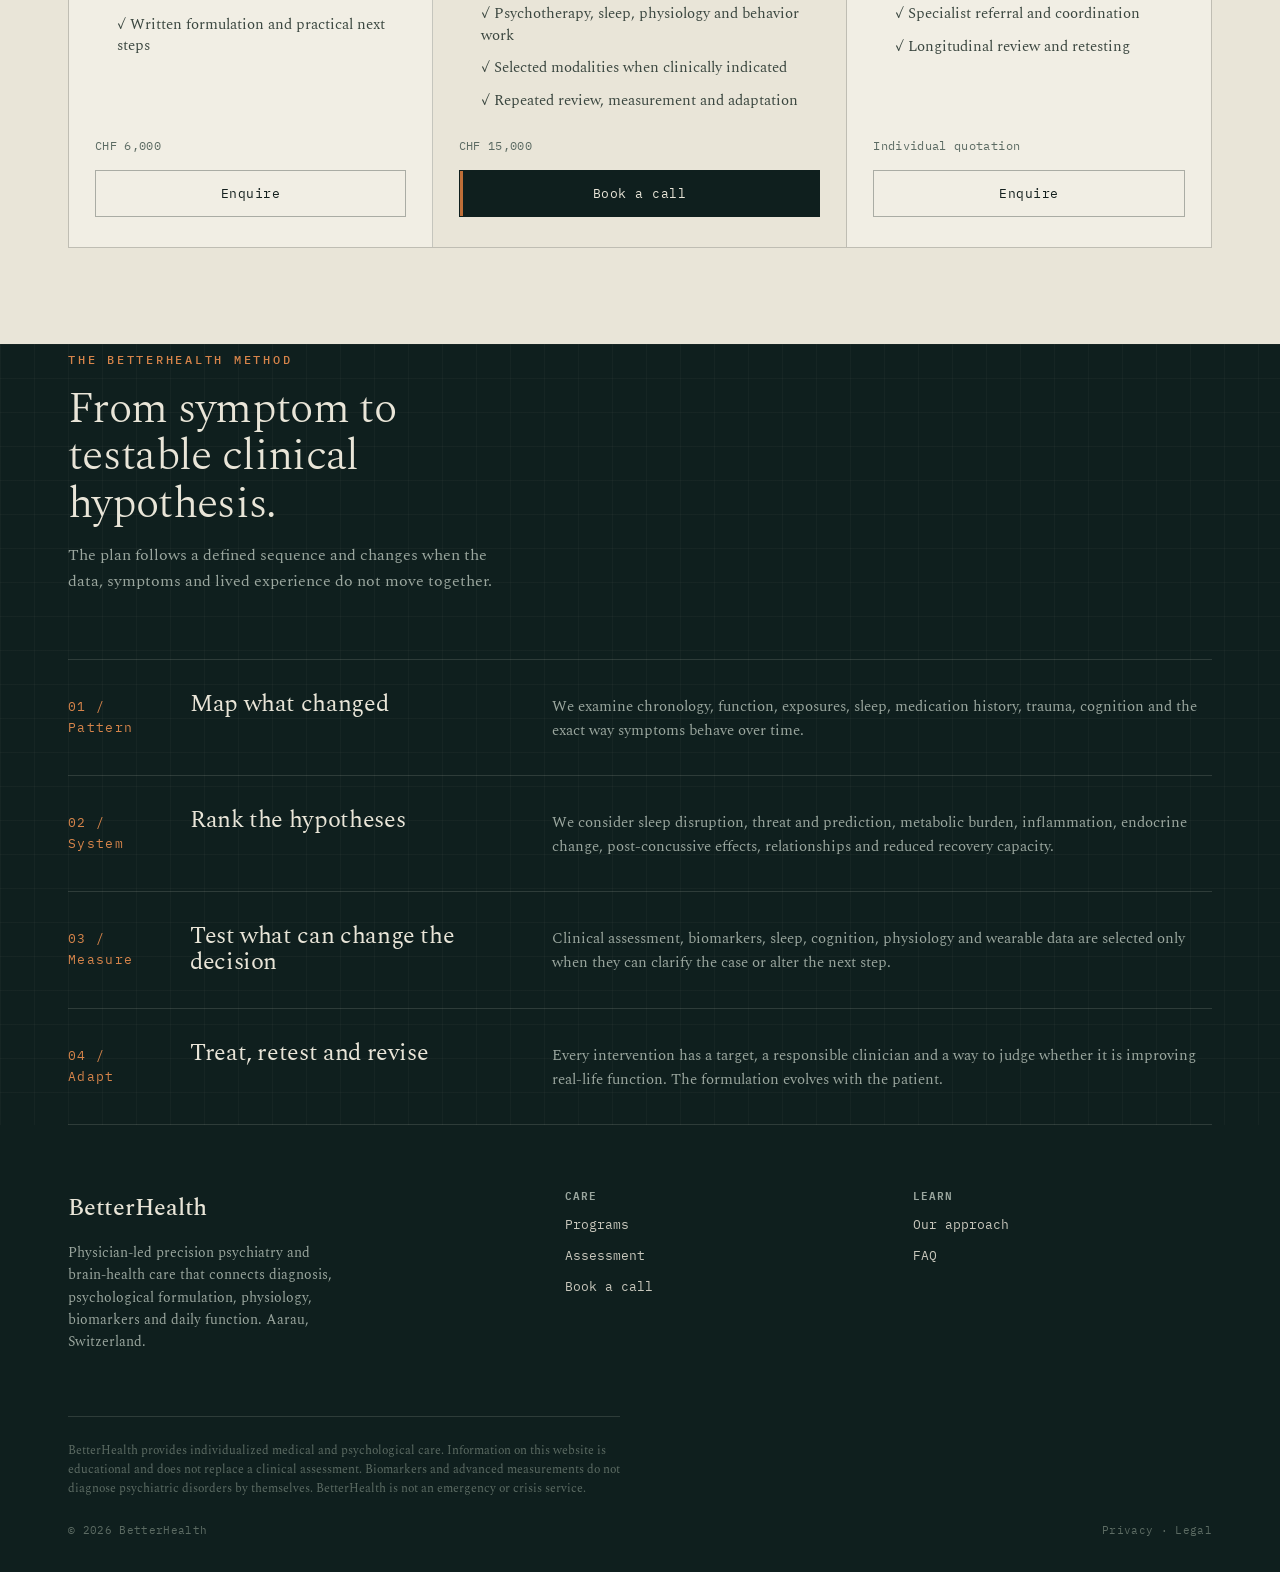
==== commit 3ff0a2a1: "Align homepage content with BetterHealth source materials" ====
--- a/index.html
+++ b/index.html
@@ -1,133 +1 @@
-<!DOCTYPE html>
-<html lang="en"><head><meta charset="utf-8"/><meta content="width=device-width, initial-scale=1.0" name="viewport"/><meta content="#17302d" name="theme-color"/><meta content="light" name="color-scheme"/><title>BetterHealth — Precision psychiatry and applied neuroscience for brain and mental health</title><meta content="BetterHealth combines psychiatric and psychotherapeutic care with biological, metabolic, neurological, behavioral, and lifestyle information." name="description"/><meta content="BetterHealth — Precision psychiatry and applied neuroscience for brain and mental health" property="og:title"/><meta content="BetterHealth combines psychiatric and psychotherapeutic care with biological, metabolic, neurological, behavioral, and lifestyle information." property="og:description"/><meta content="website" property="og:type"/><link href="favicon.svg" rel="icon" type="image/svg+xml"/><link href="site.webmanifest" rel="manifest"/><link href="https://fonts.googleapis.com" rel="preconnect"/><link crossorigin="" href="https://fonts.gstatic.com" rel="preconnect"/><link href="https://fonts.googleapis.com/css2?family=Spectral:ital,wght@0,300;0,400;0,500;0,600;1,400;1,500&amp;family=IBM+Plex+Mono:wght@400;500;600&amp;display=swap" rel="stylesheet"/><link href="assets/styles.css" rel="stylesheet"/></head><body><a class="skip-link" href="#main-content">Skip to content</a><noscript><p class="no-js-notice">This website requires JavaScript for language switching and interactive elements.</p></noscript><header class="nav">
-<div class="registry">
-<span data-de="Gehirn- und Stoffwechselmedizin · Ärztlich geleitet" data-en="Brain &amp; metabolic medicine · Physician-led">Brain &amp; metabolic medicine · Physician-led</span>
-<span data-de="Aarau · Schweiz" data-en="Aarau · Switzerland">Aarau · Switzerland</span>
-</div>
-<div class="nav-inner">
-<a aria-current="page" class="brand" href=""><b>BetterHealth</b><span data-de="Praxis" data-en="Medical Practice">Medical Practice</span></a>
-<button aria-controls="navMenu" aria-expanded="false" aria-label="Menu" class="menu-toggle" type="button">☰</button>
-<nav aria-label="Primary" class="nav-index" id="navMenu">
-<a aria-current="page" href=""><i>00</i><span data-de="Startseite" data-en="Home">Home</span></a>
-<a href="approach/"><i>01</i><span data-de="Unser Ansatz" data-en="Our Approach">Our Approach</span></a>
-<a href="programs/"><i>02</i><span data-de="Programme" data-en="Programs">Programs</span></a>
-<a href="assessment/"><i>03</i><span data-de="Bewertung" data-en="Assessment">Assessment</span></a>
-<a href="faq/"><i>04</i><span data-de="Häufig gestellte Fragen" data-en="FAQ">FAQ</span></a>
-<a class="btn btn-solid" href="contact/"><span data-de="Termin buchen" data-en="Book a call">Book a call</span></a>
-<button aria-label="Switch language" class="lang-toggle" type="button"><span data-de="EN" data-en="DE">DE</span></button>
-</nav>
-</div>
-</header><main class="page" id="main-content">
-<a id="top"></a>
-<section class="hero">
-<div class="wrap">
-<div class="hero-head">
-<div>
-<span class="cap" data-de="Ärztlich geleitet · Gehirn- und Stoffwechselmedizin" data-en="Physician-led · Brain &amp; metabolic medicine">Physician-led · Brain &amp; metabolic medicine</span>
-<h1 style="margin-top:18px"><span data-de="Das Gehirn sagt die Energie voraus, die es benötigt. Wir messen, ob die " data-en="The brain forecasts the energy each moment will need. We measure whether the ">The brain forecasts the energy each moment will need. We measure whether the </span><em data-de="Brennstoff" data-en="fuel">fuel</em><span data-de=" ankommt." data-en=" arrives."> arrives.</span></h1>
-</div>
-<div>
-<p class="lede" data-de="Wenn die vorhergesagte Nachfrage das verfügbare Angebot übersteigt, fällt die Regulierung aus, und Stimmung, Fokus und Widerstandskraft sind die ersten, die das spüren. Wir messen diese Lücke in Ihrer eigenen Biologie und ein Arzt schließt sie dann durch verordnete Ernährung und gezielte Therapie." data-en="When predicted demand outruns available fuel, regulation falters, and mood, focus and resilience are the first to feel it. We measure that gap in your own biology, then a physician closes it with prescribed nutrition and targeted therapy.">When predicted demand outruns available fuel, regulation falters, and mood, focus and resilience are the first to feel it. We measure that gap in your own biology, then a physician closes it with prescribed nutrition and targeted therapy.</p>
-<div class="hero-actions">
-<a class="btn btn-solid" href="contact/"><span data-de="Beratung anfordern" data-en="Request consultation">Request consultation</span></a>
-<a class="btn btn-ghost" href="programs/"><span data-de="Siehe die Programme" data-en="See the programs">See the programs</span></a>
-</div>
-</div>
-</div>
-</div>
-</section>
-<section class="thesis">
-<div class="wrap">
-<span class="cap" data-de="Die Prämisse" data-en="The premise">The premise</span>
-<div>
-<p data-de="Insulinresistenz, Entzündungen und gestörte zelluläre Energie verringern leise den Brennstoffvorrat, auf den das Gehirn angewiesen ist." data-en="Insulin resistance, inflammation and disrupted cellular energy quietly narrow the fuel supply the brain depends on.">Insulin resistance, inflammation and disrupted cellular energy quietly narrow the fuel supply the brain depends on.</p>
-<p data-de="Metabolic Brain Health behandelt diese Ursachen, nicht nur Symptome, weshalb die Bewertung mit Messungen, nicht mit Fragebögen beginnt." data-en="Metabolic brain health treats those root causes rather than symptoms alone, which is why the assessment begins with measurement, not a questionnaire.">Metabolic brain health treats those root causes rather than symptoms alone, which is why the assessment begins with measurement, not a questionnaire.</p>
-</div>
-</div>
-</section>
-<section class="section programs">
-<div class="wrap">
-<div class="head reveal">
-<span class="cap" data-de="Drei Programme" data-en="Three programs">Three programs</span>
-<h2 data-de="Wählen Sie die Tiefe, die zu Ihren Bedürfnissen passt." data-en="Choose the depth that fits your needs.">Choose the depth that fits your needs.</h2>
-</div>
-<div class="tgrid reveal">
-<div class="tcard">
-<div class="tname" data-de="Biomarker-Tiefenanalyse" data-en="Biomarker Deep Dive">Biomarker Deep Dive</div>
-<div class="tfor" data-de="Bewertungsschwerpunkt" data-en="Assessment focus">Assessment focus</div>
-<ul>
-<li><svg fill="none" stroke="#BE6E38" stroke-width="2.4" viewbox="0 0 24 24"><path d="M5 12l4 4L19 6"></path></svg><span data-de="Umfassende biologische Bewertung" data-en="Comprehensive biological assessment">Comprehensive biological assessment</span></li>
-<li><svg fill="none" stroke="#BE6E38" stroke-width="2.4" viewbox="0 0 24 24"><path d="M5 12l4 4L19 6"></path></svg><span data-de="Blutbiomarker-Tests" data-en="Blood biomarker testing">Blood biomarker testing</span></li>
-<li><svg fill="none" stroke="#BE6E38" stroke-width="2.4" viewbox="0 0 24 24"><path d="M5 12l4 4L19 6"></path></svg><span data-de="Schlaf- und Stoffwechselbewertung" data-en="Sleep and metabolic assessment">Sleep and metabolic assessment</span></li>
-<li><svg fill="none" stroke="#BE6E38" stroke-width="2.4" viewbox="0 0 24 24"><path d="M5 12l4 4L19 6"></path></svg><span data-de="Integrierte ärztliche Interpretation" data-en="Integrated physician interpretation">Integrated physician interpretation</span></li>
-</ul>
-<div class="price" data-de="CHF 6.000" data-en="CHF 6,000">CHF 6,000</div>
-<a class="btn btn-ghost" href="contact/"><span data-de="Anfragen" data-en="Enquire">Enquire</span></a>
-</div>
-<div class="tcard feat">
-<div class="tname" data-de="Vier-Monats-Programm" data-en="Four-Month Program">Four-Month Program</div>
-<div class="tfor" data-de="Vollständiger Behandlungsweg" data-en="Full treatment path">Full treatment path</div>
-<ul>
-<li><svg fill="none" stroke="#BE6E38" stroke-width="2.4" viewbox="0 0 24 24"><path d="M5 12l4 4L19 6"></path></svg><span data-de="Erste Bewertung und Tests" data-en="Initial assessment and testing">Initial assessment and testing</span></li>
-<li><svg fill="none" stroke="#BE6E38" stroke-width="2.4" viewbox="0 0 24 24"><path d="M5 12l4 4L19 6"></path></svg><span data-de="Ärztlich geleiteter Behandlungsplan" data-en="Physician-guided treatment plan">Physician-guided treatment plan</span></li>
-<li><svg fill="none" stroke="#BE6E38" stroke-width="2.4" viewbox="0 0 24 24"><path d="M5 12l4 4L19 6"></path></svg><span data-de="Ernährung- und Lebensstiländerung" data-en="Nutrition and lifestyle intervention">Nutrition and lifestyle intervention</span></li>
-<li><svg fill="none" stroke="#BE6E38" stroke-width="2.4" viewbox="0 0 24 24"><path d="M5 12l4 4L19 6"></path></svg><span data-de="Wiederholte Messung und Anpassung" data-en="Repeated measurement and adjustment">Repeated measurement and adjustment</span></li>
-<li><svg fill="none" stroke="#BE6E38" stroke-width="2.4" viewbox="0 0 24 24"><path d="M5 12l4 4L19 6"></path></svg><span data-de="Laufende klinische Unterstützung" data-en="Ongoing clinical support">Ongoing clinical support</span></li>
-</ul>
-<div class="price" data-de="CHF 15.000" data-en="CHF 15,000">CHF 15,000</div>
-<a class="btn btn-solid" href="contact/"><span data-de="Beratung anfordern" data-en="Request consultation">Request consultation</span></a>
-</div>
-<div class="tcard">
-<div class="tname" data-de="Advanced Maßgeschneidert" data-en="Advanced Bespoke">Advanced Bespoke</div>
-<div class="tfor" data-de="Komplexe Fälle" data-en="Complex cases">Complex cases</div>
-<ul>
-<li><svg fill="none" stroke="#BE6E38" stroke-width="2.4" viewbox="0 0 24 24"><path d="M5 12l4 4L19 6"></path></svg><span data-de="Erweiterte Bewertung" data-en="Extended assessment">Extended assessment</span></li>
-<li><svg fill="none" stroke="#BE6E38" stroke-width="2.4" viewbox="0 0 24 24"><path d="M5 12l4 4L19 6"></path></svg><span data-de="Fachmann-Koordination" data-en="Specialist coordination">Specialist coordination</span></li>
-<li><svg fill="none" stroke="#BE6E38" stroke-width="2.4" viewbox="0 0 24 24"><path d="M5 12l4 4L19 6"></path></svg><span data-de="Fortgeschrittene Diagnostik" data-en="Advanced diagnostics">Advanced diagnostics</span></li>
-<li><svg fill="none" stroke="#BE6E38" stroke-width="2.4" viewbox="0 0 24 24"><path d="M5 12l4 4L19 6"></path></svg><span data-de="Längerfristige Partnerschaft" data-en="Longer-term partnership">Longer-term partnership</span></li>
-</ul>
-<div class="price" data-de="Individuelle Angabe" data-en="Individual quotation">Individual quotation</div>
-<a class="btn btn-ghost" href="contact/"><span data-de="Anfragen" data-en="Enquire">Enquire</span></a>
-</div>
-</div>
-</div>
-</section>
-<section class="method" id="method">
-<div class="wrap">
-<span class="cap reveal" data-de="Klinische Methode" data-en="Clinical method">Clinical method</span>
-<h2 class="reveal" data-de="Ein integrierter Ansatz." data-en="One integrated approach.">One integrated approach.</h2>
-<p class="intro reveal" data-de="Jeder Schritt hängt vom vorherigen ab. Wir messen, interpretieren, intervenieren, dann messen wir erneut." data-en="Each step depends on the one before it. We measure, interpret, intervene, then measure again.">Each step depends on the one before it. We measure, interpret, intervene, then measure again.</p>
-<div class="seq">
-<div class="seqrow reveal"><span class="idx">01 / <span data-de="Messen" data-en="Measure">Measure</span></span><h3 data-de="System verstehen" data-en="Read the system">Read the system</h3><p data-de="Umfassende Bewertung Ihrer Symptome, Krankengeschichte und biologischen Systeme durch klinisches Interview und gezieltes Testen." data-en="Comprehensive assessment of your symptoms, history, and biological systems using clinical interview and targeted testing.">Comprehensive assessment of your symptoms, history, and biological systems using clinical interview and targeted testing.</p></div>
-<div class="seqrow reveal"><span class="idx">02 / <span data-de="Interpretieren" data-en="Interpret">Interpret</span></span><h3 data-de="Finden Sie die Treiber" data-en="Find the drivers">Find the drivers</h3><p data-de="Ein Arzt analysiert Ihre Ergebnisse, um die Stoffwechsel-, Entzündungs- und physiologischen Muster zu identifizieren, die am relevantesten sind." data-en="A physician analyzes your results to identify the metabolic, inflammatory, and physiological patterns most relevant to your presentation.">A physician analyzes your results to identify the metabolic, inflammatory, and physiological patterns most relevant to your presentation.</p></div>
-<div class="seqrow reveal"><span class="idx">03 / <span data-de="Intervenieren" data-en="Intervene">Intervene</span></span><h3 data-de="Ernährung als Medizin" data-en="Nutrition as medicine">Nutrition as medicine</h3><p data-de="Umsetzung eines ärztlich verordneten, biomarkergesteuerten Behandlungsplans unter Verwendung von Ernährung, Schlaf, Bewegung und Lebensstiländerung." data-en="Implementation of a prescribed, biomarker-guided treatment plan using nutrition, sleep, exercise, and lifestyle modification.">Implementation of a prescribed, biomarker-guided treatment plan using nutrition, sleep, exercise, and lifestyle modification.</p></div>
-<div class="seqrow reveal"><span class="idx">04 / <span data-de="Optimieren" data-en="Optimize">Optimize</span></span><h3 data-de="Erneut messen" data-en="Measure again">Measure again</h3><p data-de="Testen Sie Ihre Marker erneut, verfolgen Sie Ihren Fortschritt und passen Sie den Plan basierend auf den Daten und Ihrer Erfahrung an." data-en="Retest your markers, track your progress, and adjust the plan based on what the data and your experience show.">Retest your markers, track your progress, and adjust the plan based on what the data and your experience show.</p></div>
-</div>
-</div>
-</section>
-</main><footer>
-<div class="wrap">
-<div class="fcols">
-<div>
-<a class="brand" href=""><b>BetterHealth</b></a>
-<p class="fdesc" data-de="Ärztlich geleitete Gehirn- und Stoffwechselmedizin. Gemessene Biologie, Ernährung als Medizin, überall beaufsichtigt. Aarau, Schweiz." data-en="Physician-led brain and metabolic medicine. Measured biology, nutrition as medicine, supervised throughout. Aarau, Switzerland.">Physician-led brain and metabolic medicine. Measured biology, nutrition as medicine, supervised throughout. Aarau, Switzerland.</p>
-</div>
-<div class="fcol">
-<h4 data-de="Pflege" data-en="Care">Care</h4>
-<a data-de="Programme" data-en="Programs" href="programs/" style="cursor:pointer">Programs</a>
-<a data-de="Bewertung" data-en="Assessment" href="assessment/" style="cursor:pointer">Assessment</a>
-<a data-de="Termin buchen" data-en="Book a call" href="contact/" style="cursor:pointer">Book a call</a>
-</div>
-<div class="fcol">
-<h4 data-de="Lernen" data-en="Learn">Learn</h4>
-<a data-de="Unser Ansatz" data-en="Our approach" href="approach/" style="cursor:pointer">Our approach</a>
-<a data-de="Häufig gestellte Fragen" data-en="FAQ" href="faq/" style="cursor:pointer">FAQ</a>
-</div>
-</div>
-<p class="disclaimer" data-de="BetterHealth bietet individualisierte, ärztlich geleitete Gehirn- und Stoffwechselbetreuung. Informationen auf dieser Website dienen nur zu Bildungszwecken. Stoffwechsel- und Ernährungsinterventionen erfordern medizinische Überwachung. Die Ergebnisse sind individuell unterschiedlich. BetterHealth ist nicht für akute psychiatrische Notfälle geeignet." data-en="BetterHealth provides individualized, physician-led brain and metabolic care. Information on this site is educational. Metabolic and nutritional interventions require medical supervision. Results vary individually. BetterHealth is not suitable for acute psychiatric emergencies.">BetterHealth provides individualized, physician-led brain and metabolic care. Information on this site is educational. Metabolic and nutritional interventions require medical supervision. Results vary individually. BetterHealth is not suitable for acute psychiatric emergencies.</p>
-<div class="fbottom">
-<span data-de="© 2026 BetterHealth" data-en="© 2026 BetterHealth">© 2026 BetterHealth</span>
-<span data-de="Datenschutz · Rechtliches" data-en="Privacy · Legal" title="Legal pages require final Swiss legal review before publication.">Privacy · Legal</span>
-</div>
-</div>
-</footer><script defer="" src="assets/app.js"></script></body></html>+<!DOCTYPE html><html lang="en"><head><meta charset="utf-8"/><meta name="viewport" content="width=device-width, initial-scale=1.0"/><meta name="theme-color" content="#17302d"/><meta name="color-scheme" content="light"/><title>BetterHealth — Precision psychiatry and brain health</title><meta name="description" content="BetterHealth combines psychiatric assessment, psychotherapy, physiology, biomarkers, sleep, metabolism and behavior into one individualized clinical formulation."/><meta property="og:title" content="BetterHealth — Precision psychiatry and brain health"/><meta property="og:description" content="BetterHealth combines psychiatric assessment, psychotherapy, physiology, biomarkers, sleep, metabolism and behavior into one individualized clinical formulation."/><meta property="og:type" content="website"/><link href="favicon.svg" rel="icon" type="image/svg+xml"/><link href="site.webmanifest" rel="manifest"/><link href="https://fonts.googleapis.com" rel="preconnect"/><link crossorigin href="https://fonts.gstatic.com" rel="preconnect"/><link href="https://fonts.googleapis.com/css2?family=Spectral:ital,wght@0,300;0,400;0,500;0,600;1,400;1,500&family=IBM+Plex+Mono:wght@400;500;600&display=swap" rel="stylesheet"/><link href="assets/styles.css" rel="stylesheet"/></head><body><a class="skip-link" href="#main-content">Skip to content</a><noscript><p class="no-js-notice">This website requires JavaScript for language switching and interactive elements.</p></noscript><header class="nav"><div class="registry"><span data-en="Precision psychiatry · Brain health · Systems medicine" data-de="Präzisionspsychiatrie · Gehirngesundheit · Systemmedizin">Precision psychiatry · Brain health · Systems medicine</span><span data-en="Aarau · Switzerland" data-de="Aarau · Schweiz">Aarau · Switzerland</span></div><div class="nav-inner"><a class="brand" href=""><b>BetterHealth</b><span data-en="Medical Practice" data-de="Praxis">Medical Practice</span></a><button aria-controls="navMenu" aria-expanded="false" aria-label="Menu" class="menu-toggle" type="button">☰</button><nav aria-label="Primary" class="nav-index" id="navMenu"><a aria-current="page" href=""><i>00</i><span data-en="Home" data-de="Startseite">Home</span></a><a href="approach/"><i>01</i><span data-en="Our Approach" data-de="Unser Ansatz">Our Approach</span></a><a href="programs/"><i>02</i><span data-en="Programs" data-de="Programme">Programs</span></a><a href="assessment/"><i>03</i><span data-en="Assessment" data-de="Abklärung">Assessment</span></a><a href="faq/"><i>04</i><span data-en="FAQ" data-de="FAQ">FAQ</span></a><a class="btn btn-solid" href="contact/"><span data-en="Book a call" data-de="Gespräch buchen">Book a call</span></a><button aria-label="Switch language" class="lang-toggle" type="button"><span data-en="DE" data-de="EN">DE</span></button></nav></div></header><main class="page" id="main-content"><a id="top"></a><section class="hero"><div class="wrap"><div class="hero-head"><div><span class="cap" data-en="Personalized precision medical care in Aarau" data-de="Personalisierte medizinische Präzisionsversorgung in Aarau">Personalized precision medical care in Aarau</span><h1 style="margin-top:18px"><span data-en="Understand what is driving your " data-de="Verstehen Sie, was Ihre ">Understand what is driving your </span><em data-en="mental health" data-de="psychische Gesundheit">mental health</em><span data-en=", brain function and recovery." data-de=", Gehirnfunktion und Erholung beeinflusst.">, brain function and recovery.</span></h1></div><div><p class="lede" data-en="BetterHealth connects psychiatric assessment, psychotherapy, physiology, biomarkers, sleep, stress, metabolism, inflammation, mitochondrial energy and behavior into one understandable clinical picture of you." data-de="BetterHealth verbindet psychiatrische Abklärung, Psychotherapie, Physiologie, Biomarker, Schlaf, Stress, Stoffwechsel, Entzündung, mitochondriale Energie und Verhalten zu einem verständlichen klinischen Gesamtbild Ihrer Situation.">BetterHealth connects psychiatric assessment, psychotherapy, physiology, biomarkers, sleep, stress, metabolism, inflammation, mitochondrial energy and behavior into one understandable clinical picture of you.</p><div class="hero-actions"><a class="btn btn-solid" href="contact/"><span data-en="Book a call" data-de="Gespräch buchen">Book a call</span></a><a class="btn btn-ghost" href="programs/"><span data-en="See programs and prices" data-de="Programme und Preise ansehen">See programs and prices</span></a></div></div></div></div></section><section class="thesis"><div class="wrap"><span class="cap" data-en="The clinical map" data-de="Die klinische Landkarte">The clinical map</span><div><p data-en="Symptoms show us where a person is suffering. Biology, psychology and life history help explain why the suffering began and what is keeping it active." data-de="Symptome zeigen uns, wo ein Mensch leidet. Biologie, Psychologie und Lebensgeschichte helfen zu erklären, warum dieses Leiden entstanden ist und wodurch es aufrechterhalten wird.">Symptoms show us where a person is suffering. Biology, psychology and life history help explain why the suffering began and what is keeping it active.</p><p data-en="We keep the psychiatric diagnosis because safety and medicine require structure. Then we go further by asking which functional, biological, psychological and social systems are most relevant in this individual case." data-de="Wir behalten die psychiatrische Diagnose bei, weil Sicherheit und Medizin Struktur benötigen. Danach gehen wir weiter und fragen, welche funktionellen, biologischen, psychologischen und sozialen Systeme im individuellen Fall am relevantesten sind.">We keep the psychiatric diagnosis because safety and medicine require structure. Then we go further by asking which functional, biological, psychological and social systems are most relevant in this individual case.</p></div></div></section><section class="section programs"><div class="wrap"><div class="head reveal"><span class="cap" data-en="Three programs" data-de="Drei Programme">Three programs</span><h2 data-en="Start with the depth your case actually needs." data-de="Beginnen Sie mit der Tiefe, die Ihr Fall tatsächlich benötigt.">Start with the depth your case actually needs.</h2></div><div class="tgrid reveal"><div class="tcard"><div class="tname" data-en="Biomarker Deep Dive" data-de="Biomarker-Tiefenanalyse">Biomarker Deep Dive</div><div class="tfor" data-en="Assessment and orientation" data-de="Abklärung und Orientierung">Assessment and orientation</div><ul><li>✓ <span data-en="Clinical intake and diagnostic orientation" data-de="Klinische Anamnese und diagnostische Orientierung">Clinical intake and diagnostic orientation</span></li><li>✓ <span data-en="Biological-system hypotheses" data-de="Hypothesen zu beteiligten biologischen Systemen">Biological-system hypotheses</span></li><li>✓ <span data-en="Targeted biomarkers and data interpretation" data-de="Gezielte Biomarker und Dateninterpretation">Targeted biomarkers and data interpretation</span></li><li>✓ <span data-en="Written formulation and practical next steps" data-de="Schriftliche Fallformulierung und praktische nächste Schritte">Written formulation and practical next steps</span></li></ul><div class="price" data-en="CHF 6,000" data-de="CHF 6.000">CHF 6,000</div><a class="btn btn-ghost" href="contact/"><span data-en="Enquire" data-de="Anfragen">Enquire</span></a></div><div class="tcard feat"><div class="tname" data-en="Six-Month Treatment Program" data-de="Sechsmonatiges Behandlungsprogramm">Six-Month Treatment Program</div><div class="tfor" data-en="Integrated implementation" data-de="Integrierte Umsetzung">Integrated implementation</div><ul><li>✓ <span data-en="Everything in the assessment pathway" data-de="Alle Bestandteile der Abklärung">Everything in the assessment pathway</span></li><li>✓ <span data-en="Personalized, physician-led treatment plan" data-de="Personalisierter, ärztlich geleiteter Behandlungsplan">Personalized, physician-led treatment plan</span></li><li>✓ <span data-en="Psychotherapy, sleep, physiology and behavior work" data-de="Psychotherapie, Schlaf, Physiologie und Verhaltensarbeit">Psychotherapy, sleep, physiology and behavior work</span></li><li>✓ <span data-en="Selected modalities when clinically indicated" data-de="Ausgewählte Modalitäten bei klinischer Indikation">Selected modalities when clinically indicated</span></li><li>✓ <span data-en="Repeated review, measurement and adaptation" data-de="Wiederholte Überprüfung, Messung und Anpassung">Repeated review, measurement and adaptation</span></li></ul><div class="price" data-en="CHF 15,000" data-de="CHF 15.000">CHF 15,000</div><a class="btn btn-solid" href="contact/"><span data-en="Book a call" data-de="Gespräch buchen">Book a call</span></a></div><div class="tcard"><div class="tname" data-en="Brain & Prevention Program" data-de="Gehirn- & Präventionsprogramm">Brain & Prevention Program</div><div class="tfor" data-en="Complex or prevention-focused cases" data-de="Komplexe oder präventionsorientierte Fälle">Complex or prevention-focused cases</div><ul><li>✓ <span data-en="Extended diagnostics where useful" data-de="Erweiterte Diagnostik, wenn sinnvoll">Extended diagnostics where useful</span></li><li>✓ <span data-en="Cognitive health and prevention strategy" data-de="Strategie für Kognition und Prävention">Cognitive health and prevention strategy</span></li><li>✓ <span data-en="Specialist referral and coordination" data-de="Fachärztliche Zuweisung und Koordination">Specialist referral and coordination</span></li><li>✓ <span data-en="Longitudinal review and retesting" data-de="Langfristige Begleitung und erneute Messungen">Longitudinal review and retesting</span></li></ul><div class="price" data-en="Individual quotation" data-de="Individuelle Offerte">Individual quotation</div><a class="btn btn-ghost" href="contact/"><span data-en="Enquire" data-de="Anfragen">Enquire</span></a></div></div></div></section><section class="method" id="method"><div class="wrap"><span class="cap reveal" data-en="The BetterHealth method" data-de="Die BetterHealth-Methode">The BetterHealth method</span><h2 class="reveal" data-en="From symptom to testable clinical hypothesis." data-de="Vom Symptom zur überprüfbaren klinischen Hypothese.">From symptom to testable clinical hypothesis.</h2><p class="intro reveal" data-en="The plan follows a defined sequence and changes when the data, symptoms and lived experience do not move together." data-de="Der Plan folgt einer klaren Abfolge und wird verändert, wenn Daten, Symptome und gelebte Erfahrung sich nicht gemeinsam entwickeln.">The plan follows a defined sequence and changes when the data, symptoms and lived experience do not move together.</p><div class="seq"><div class="seqrow reveal"><span class="idx">01 / <span data-en="Pattern" data-de="Muster">Pattern</span></span><h3 data-en="Map what changed" data-de="Verstehen, was sich verändert hat">Map what changed</h3><p data-en="We examine chronology, function, exposures, sleep, medication history, trauma, cognition and the exact way symptoms behave over time." data-de="Wir untersuchen Verlauf, Funktion, Belastungen, Schlaf, Medikamentengeschichte, Trauma, Kognition und die genaue Entwicklung der Symptome über die Zeit.">We examine chronology, function, exposures, sleep, medication history, trauma, cognition and the exact way symptoms behave over time.</p></div><div class="seqrow reveal"><span class="idx">02 / <span data-en="System" data-de="System">System</span></span><h3 data-en="Rank the hypotheses" data-de="Hypothesen priorisieren">Rank the hypotheses</h3><p data-en="We consider sleep disruption, threat and prediction, metabolic burden, inflammation, endocrine change, post-concussive effects, relationships and reduced recovery capacity." data-de="Wir berücksichtigen Schlafstörungen, Bedrohungsverarbeitung und Vorhersage, metabolische Belastung, Entzündung, endokrine Veränderungen, postkommotionelle Folgen, Beziehungen und verminderte Erholungsfähigkeit.">We consider sleep disruption, threat and prediction, metabolic burden, inflammation, endocrine change, post-concussive effects, relationships and reduced recovery capacity.</p></div><div class="seqrow reveal"><span class="idx">03 / <span data-en="Measure" data-de="Messen">Measure</span></span><h3 data-en="Test what can change the decision" data-de="Messen, was Entscheidungen verändern kann">Test what can change the decision</h3><p data-en="Clinical assessment, biomarkers, sleep, cognition, physiology and wearable data are selected only when they can clarify the case or alter the next step." data-de="Klinische Abklärung, Biomarker, Schlaf, Kognition, Physiologie und Wearable-Daten werden nur ausgewählt, wenn sie den Fall klären oder den nächsten Schritt verändern können.">Clinical assessment, biomarkers, sleep, cognition, physiology and wearable data are selected only when they can clarify the case or alter the next step.</p></div><div class="seqrow reveal"><span class="idx">04 / <span data-en="Adapt" data-de="Anpassen">Adapt</span></span><h3 data-en="Treat, retest and revise" data-de="Behandeln, erneut messen und überarbeiten">Treat, retest and revise</h3><p data-en="Every intervention has a target, a responsible clinician and a way to judge whether it is improving real-life function. The formulation evolves with the patient." data-de="Jede Intervention hat ein Ziel, eine verantwortliche Fachperson und eine Methode, um die Wirkung auf die Alltagsfunktion zu beurteilen. Die Fallformulierung entwickelt sich mit dem Patienten weiter.">Every intervention has a target, a responsible clinician and a way to judge whether it is improving real-life function. The formulation evolves with the patient.</p></div></div></div></section></main><footer><div class="wrap"><div class="fcols"><div><a class="brand" href=""><b>BetterHealth</b></a><p class="fdesc" data-en="Physician-led precision psychiatry and brain-health care that connects diagnosis, psychological formulation, physiology, biomarkers and daily function. Aarau, Switzerland." data-de="Ärztlich geleitete Präzisionspsychiatrie und Gehirngesundheit, die Diagnose, psychologische Fallformulierung, Physiologie, Biomarker und Alltagsfunktion verbindet. Aarau, Schweiz.">Physician-led precision psychiatry and brain-health care that connects diagnosis, psychological formulation, physiology, biomarkers and daily function. Aarau, Switzerland.</p></div><div class="fcol"><h4 data-en="Care" data-de="Behandlung">Care</h4><a data-en="Programs" data-de="Programme" href="programs/">Programs</a><a data-en="Assessment" data-de="Abklärung" href="assessment/">Assessment</a><a data-en="Book a call" data-de="Gespräch buchen" href="contact/">Book a call</a></div><div class="fcol"><h4 data-en="Learn" data-de="Verstehen">Learn</h4><a data-en="Our approach" data-de="Unser Ansatz" href="approach/">Our approach</a><a data-en="FAQ" data-de="FAQ" href="faq/">FAQ</a></div></div><p class="disclaimer" data-en="BetterHealth provides individualized medical and psychological care. Information on this website is educational and does not replace a clinical assessment. Biomarkers and advanced measurements do not diagnose psychiatric disorders by themselves. BetterHealth is not an emergency or crisis service." data-de="BetterHealth bietet individualisierte medizinische und psychologische Betreuung. Die Informationen auf dieser Website dienen der Aufklärung und ersetzen keine klinische Abklärung. Biomarker und weiterführende Messungen diagnostizieren für sich allein keine psychiatrischen Erkrankungen. BetterHealth ist kein Notfall- oder Krisendienst.">BetterHealth provides individualized medical and psychological care. Information on this website is educational and does not replace a clinical assessment. Biomarkers and advanced measurements do not diagnose psychiatric disorders by themselves. BetterHealth is not an emergency or crisis service.</p><div class="fbottom"><span>© 2026 BetterHealth</span><span data-en="Privacy · Legal" data-de="Datenschutz · Rechtliches">Privacy · Legal</span></div></div></footer><script defer src="assets/app.js"></script></body></html>
--- a/assets/styles.css
+++ b/assets/styles.css
@@ -0,0 +1,184 @@
+:root{
+  --petrol:oklch(0.225 0.022 190.6);--petrol-2:oklch(0.263 0.028 199.4);--petrol-line:rgba(233,229,216,.14);
+  --porcelain:oklch(0.921 0.018 92.7);--porcelain-2:oklch(0.888 0.021 91.6);--porcelain-3:oklch(0.949 0.014 93.0);
+  --ink:oklch(0.231 0.017 183.3);--ink-soft:oklch(0.381 0.020 159.7);
+  --slate:oklch(0.513 0.022 162.3);--slate-light:oklch(0.716 0.018 156.8);
+  --copper:oklch(0.617 0.122 52.4);--copper-bright:oklch(0.689 0.125 54.2);--copper-deep:oklch(0.523 0.108 50.3);
+  --ease-expo:cubic-bezier(.16,1,.3,1);
+  --maxw:1200px;
+  --serif:"Spectral",Georgia,serif;
+  --mono:"IBM Plex Mono",ui-monospace,monospace;
+  --s1:8px;--s2:16px;--s3:24px;--s4:32px;--s5:48px;--s6:64px;--s7:96px;
+}
+*{box-sizing:border-box}
+html{scroll-behavior:smooth}
+body{margin:0;background:var(--porcelain);color:var(--ink);font-family:var(--serif);font-size:18px;line-height:1.62;-webkit-font-smoothing:antialiased}
+a{color:inherit;text-decoration:none}
+h1,h2,h3,h4{margin:0;font-family:var(--serif);font-weight:400;letter-spacing:-.015em;line-height:1.08}
+.wrap{max-width:var(--maxw);margin:0 auto;padding:0 28px}
+.section{padding:var(--s7) 0;position:relative}
+.cap{font-family:var(--mono);font-size:11.5px;letter-spacing:.24em;text-transform:uppercase;color:var(--copper-deep);font-weight:500}
+.mono{font-family:var(--mono)}
+
+.btn{display:inline-flex;align-items:center;gap:10px;min-height:44px;padding:12px 22px;text-decoration:none;font-family:var(--mono);font-size:13px;letter-spacing:.04em;border:1px solid transparent;cursor:pointer;transition:transform .18s ease,background .2s;position:relative}
+.btn-solid{background:var(--petrol);color:var(--porcelain)}
+.btn-solid:hover{transform:translateY(-2px)}
+.btn-solid::before{content:"";position:absolute;left:0;top:0;bottom:0;width:3px;background:var(--copper)}
+.btn-ghost{border-color:rgba(20,32,30,.32);color:var(--ink);background:transparent}
+.btn-ghost:hover{border-color:var(--ink);transform:translateY(-2px)}
+
+header.nav{background:var(--porcelain);border-bottom:1px solid var(--ink);position:relative;z-index:50}
+.registry{max-width:var(--maxw);margin:0 auto;padding:8px 28px;display:flex;justify-content:space-between;gap:16px;font-family:var(--mono);font-size:10px;letter-spacing:.2em;text-transform:uppercase;color:var(--slate);border-bottom:1px solid rgba(20,32,30,.14);flex-wrap:wrap}
+.registry span:last-child{color:var(--copper-deep)}
+.nav-inner{max-width:var(--maxw);margin:0 auto;padding:14px 28px;display:flex;align-items:center;justify-content:space-between;gap:24px}
+.brand{display:flex;align-items:baseline;gap:12px;text-decoration:none;cursor:pointer}
+.brand b{font-family:var(--serif);font-weight:500;font-size:24px;letter-spacing:-.01em}
+.brand span{font-family:var(--mono);font-size:10px;letter-spacing:.2em;text-transform:uppercase;color:var(--slate)}
+.menu-toggle{display:none;background:none;border:none;font-size:24px;cursor:pointer;color:var(--slate);padding:0;width:44px;height:44px;flex-shrink:0}
+.nav-index{display:flex;gap:28px;align-items:center;font-family:var(--mono);font-size:12px;letter-spacing:.02em}
+.nav-index a{text-decoration:none;color:var(--slate);transition:color .2s;cursor:pointer;display:inline-flex;gap:8px;align-items:center;background:none;border:none;font-size:12px;padding:0;white-space:nowrap}
+.nav-index a i{color:var(--copper-deep);font-style:normal;font-size:10px}
+.nav-index a:hover{color:var(--ink)}
+.nav-index .btn{padding:8px 16px;min-height:0;margin-left:4px}
+.lang-toggle{background:none;border:none;font-family:var(--mono);font-size:11px;cursor:pointer;color:var(--slate);padding:0;margin-left:8px;flex-shrink:0}
+.lang-toggle:hover{color:var(--ink)}
+@media(max-width:940px){
+  .registry{flex-direction:column;gap:6px;padding:8px 28px}
+  .registry span:first-child{font-size:9px}
+  .registry span:last-child{font-size:9px}
+  .menu-toggle{display:flex;align-items:center;justify-content:center}
+  .nav-index{position:fixed;top:120px;left:0;right:0;flex-direction:column;gap:0;background:var(--porcelain);border-bottom:1px solid var(--ink);padding:0;max-height:0;overflow:hidden;transition:max-height .3s ease;align-items:stretch}
+  .nav-index.open{max-height:600px}
+  .nav-index a{display:flex;padding:16px 28px;border-bottom:1px solid rgba(20,32,30,.08);width:100%;align-items:center;gap:10px}
+  .nav-index a i{min-width:20px}
+  .nav-index a:last-child{border-bottom:none}
+  .nav-index .btn{width:auto;margin:16px 28px;margin-top:20px;padding:12px 22px}
+  .lang-toggle{display:block;padding:16px 28px;border-top:1px solid rgba(20,32,30,.08);width:100%;text-align:left}
+  .nav-inner{padding:12px 28px}
+}
+
+.reveal{opacity:0;transform:translateY(12px);transition:opacity .6s var(--ease-expo),transform .6s var(--ease-expo)}
+.reveal.in{opacity:1;transform:none}
+
+.hero{padding:56px 0 var(--s7);background-image:linear-gradient(rgba(20,32,30,.045) 1px,transparent 1px),linear-gradient(90deg,rgba(20,32,30,.045) 1px,transparent 1px);background-size:34px 34px}
+.hero-head{display:grid;grid-template-columns:1.05fr .95fr;gap:var(--s5);align-items:end;margin-bottom:var(--s5)}
+.hero h1{font-size:clamp(38px,5.4vw,72px);font-weight:300;line-height:1.02}
+.hero h1 em{font-style:italic;color:var(--copper-deep);font-weight:500}
+.hero .lede{font-size:19px;color:var(--ink-soft);max-width:48ch;margin-top:0}
+.hero-actions{margin-top:var(--s3);display:flex;gap:12px;flex-wrap:wrap}
+@media(max-width:900px){.hero-head{grid-template-columns:1fr;gap:var(--s3)}}
+
+.plate{border:1px solid rgba(20,32,30,.24);background:var(--porcelain-3);position:relative}
+.plate-bar{display:flex;justify-content:space-between;align-items:center;padding:12px 18px;border-bottom:1px solid rgba(20,32,30,.16);font-family:var(--mono);font-size:11px;letter-spacing:.14em;text-transform:uppercase;color:var(--slate)}
+.plate-bar b{color:var(--ink);font-weight:600}
+
+.thesis{border-top:1px solid rgba(20,32,30,.14);border-bottom:1px solid rgba(20,32,30,.14)}
+.thesis .wrap{display:grid;grid-template-columns:180px 1fr;gap:var(--s5);padding-top:var(--s6);padding-bottom:var(--s6)}
+.thesis .cap{padding-top:8px}
+.thesis p{font-size:23px;line-height:1.5;margin:0;max-width:40ch;color:var(--ink)}
+.thesis p+p{margin-top:var(--s3);font-size:17px;color:var(--ink-soft);max-width:56ch}
+@media(max-width:820px){.thesis .wrap{grid-template-columns:1fr;gap:var(--s2)}}
+
+.method{background:var(--petrol);color:var(--porcelain);background-image:linear-gradient(rgba(233,229,216,.03) 1px,transparent 1px),linear-gradient(90deg,rgba(233,229,216,.03) 1px,transparent 1px);background-size:34px 34px}
+.method .cap{color:var(--copper-bright)}
+.method h2{color:var(--porcelain);font-size:clamp(28px,3.6vw,44px);font-weight:300;margin-top:12px;max-width:20ch}
+.method .intro{color:var(--slate-light);max-width:56ch;margin-top:16px;font-size:16px}
+.seq{margin-top:var(--s6);border-top:1px solid rgba(233,229,216,.14)}
+.seqrow{display:grid;grid-template-columns:90px 1fr 2fr;gap:var(--s4);padding:var(--s4) 0;border-bottom:1px solid rgba(233,229,216,.14);align-items:baseline}
+.seqrow .idx{font-family:var(--mono);font-size:13px;color:var(--copper-bright);letter-spacing:.1em}
+.seqrow h3{color:var(--porcelain);font-size:24px}
+.seqrow p{color:var(--slate-light);font-size:15px;line-height:1.6;margin:0}
+@media(max-width:820px){.seqrow{grid-template-columns:1fr;gap:8px;padding:var(--s3) 0}}
+
+.results{background:var(--petrol-2);color:var(--porcelain)}
+.results .cap{color:var(--copper-bright)}
+.results h2{color:var(--porcelain);font-size:clamp(26px,3.4vw,40px);font-weight:300;margin-top:12px;max-width:24ch}
+.results .sub{color:var(--slate-light);max-width:60ch;margin-top:16px;font-size:16px}
+.readout{margin-top:var(--s5);border-top:1px solid rgba(233,229,216,.14)}
+.rrow{display:grid;grid-template-columns:180px 1fr;gap:var(--s4);align-items:baseline;padding:var(--s3) 0;border-bottom:1px solid rgba(233,229,216,.14)}
+.rrow .rn{font-family:var(--serif);font-size:clamp(34px,4vw,48px);color:var(--copper-bright);font-weight:300;line-height:1}
+.rrow .rl{color:var(--slate-light);font-size:15px}
+@media(max-width:600px){.rrow{grid-template-columns:1fr;gap:6px}}
+
+.tgrid{display:grid;grid-template-columns:1fr 1.14fr 1fr;gap:0;border:1px solid rgba(20,32,30,.2)}
+.tcard{padding:30px 26px;border-right:1px solid rgba(20,32,30,.2);display:flex;flex-direction:column;background:var(--porcelain-3)}
+.tcard:last-child{border-right:0}
+.tcard.feat{background:var(--porcelain);position:relative}
+.tcard.feat::before{content:"";position:absolute;left:0;right:0;top:0;height:3px;background:var(--copper)}
+.tcard .tname{font-family:var(--serif);font-size:27px;font-weight:500}
+.tcard .tfor{font-family:var(--mono);font-size:10.5px;letter-spacing:.06em;text-transform:uppercase;color:var(--copper-deep);margin:8px 0 20px}
+.tcard ul{list-style:none;margin:0 0 24px;padding:0;display:grid;gap:11px}
+.tcard li{color:var(--ink-soft);font-size:14.5px;line-height:1.5;padding-left:22px;position:relative}
+.tcard li svg{position:absolute;left:0;top:5px;width:13px;height:13px}
+.tcard .price{font-family:var(--mono);font-size:11.5px;color:var(--slate);margin-top:auto;margin-bottom:14px;letter-spacing:.03em}
+.tcard .btn{justify-content:center}
+@media(max-width:820px){.tgrid{grid-template-columns:1fr}.tcard{border-right:0;border-bottom:1px solid rgba(20,32,30,.2)}.tcard:last-child{border-bottom:0}}
+
+.contact{background:var(--petrol);color:var(--porcelain)}
+.contact .wrap{display:grid;grid-template-columns:.85fr 1.15fr;gap:var(--s5)}
+.contact .cap{color:var(--copper-bright)}
+.contact h2{color:var(--porcelain);font-size:clamp(26px,3.4vw,40px);font-weight:300;margin-top:12px;max-width:14ch}
+.contact p{color:var(--slate-light);margin-top:16px;font-size:16px}
+.notice{margin-top:20px;border:1px solid rgba(233,229,216,.14);padding:14px 16px;font-family:var(--mono);font-size:12px;color:var(--slate-light);line-height:1.5}
+.notice b{color:var(--porcelain)}
+.form{background:var(--porcelain);padding:28px}
+.form label{display:block;font-family:var(--mono);font-size:11px;letter-spacing:.04em;text-transform:uppercase;color:var(--ink);margin:0 0 7px}
+.form .field{margin-bottom:16px}
+.form input,.form select,.form textarea{width:100%;border:1px solid rgba(20,32,30,.24);padding:12px 13px;font-family:var(--serif);font-size:16px;color:var(--ink);background:var(--porcelain-3);transition:border-color .2s}
+.form input:focus,.form select:focus,.form textarea:focus{outline:none;border-color:var(--copper)}
+.form textarea{resize:vertical;min-height:92px}
+.form .consent{display:flex;gap:10px;align-items:flex-start;font-size:13px;color:var(--ink-soft);margin-bottom:16px;font-family:var(--mono);line-height:1.5}
+.form .consent input{width:auto;margin-top:3px}
+.form .btn{width:100%;justify-content:center}
+@media(max-width:820px){.contact .wrap{grid-template-columns:1fr}}
+
+footer{background:var(--petrol);color:var(--slate-light);padding:var(--s6) 0 var(--s4)}
+.fcols{display:grid;grid-template-columns:1.5fr 1fr 1fr;gap:var(--s5)}
+footer .brand b{color:var(--porcelain)}
+.fdesc{font-size:14px;line-height:1.6;color:var(--slate-light);max-width:38ch;margin-top:14px}
+.fcol h4{font-family:var(--mono);font-size:10.5px;letter-spacing:.1em;text-transform:uppercase;color:var(--slate-light);margin:0 0 14px;font-weight:600}
+.fcol a{display:block;text-decoration:none;color:var(--porcelain);font-family:var(--mono);font-size:13px;margin-bottom:10px;transition:color .2s;opacity:.85}
+.fcol a:hover{opacity:1;color:var(--copper-bright)}
+.disclaimer{margin-top:var(--s5);padding-top:var(--s3);border-top:1px solid rgba(233,229,216,.14);font-size:12px;line-height:1.6;color:var(--slate);max-width:92ch}
+.fbottom{margin-top:var(--s3);font-family:var(--mono);font-size:11px;color:var(--slate);display:flex;justify-content:space-between;gap:16px;flex-wrap:wrap;letter-spacing:.03em}
+
+.page{display:block}
+
+.measure .head{max-width:60ch;margin-bottom:var(--s5)}
+.measure h2{font-size:clamp(28px,3.6vw,44px);font-weight:300;margin-top:12px}
+.measure .sub{color:var(--ink-soft);margin-top:14px;font-size:17px}
+.programs .head{max-width:56ch;margin-bottom:var(--s5)}
+.programs h2{font-size:clamp(28px,3.6vw,44px);font-weight:300;margin-top:12px}
+
+.faq-item{border-top:1px solid rgba(20,32,30,.14);padding:20px 0}
+.faq-item h3{font-size:18px;cursor:pointer;display:flex;justify-content:space-between;align-items:center;user-select:none}
+.faq-item h3::after{content:"↓";transition:transform .3s}
+.faq-item h3.open::after{transform:rotate(180deg)}
+.faq-answer{max-height:0;overflow:hidden;transition:max-height .3s ease}
+.faq-item.open .faq-answer{max-height:500px;padding-top:15px}
+
+:focus-visible{outline:2px solid var(--copper);outline-offset:3px}
+@media(prefers-reduced-motion:reduce){*{transition:none!important;scroll-behavior:auto}.reveal{opacity:1;transform:none}}
+
+
+/* Production and accessibility layer */
+.skip-link{position:fixed;left:16px;top:12px;z-index:999;transform:translateY(-160%);background:var(--porcelain);color:var(--ink);border:1px solid var(--ink);padding:10px 14px;font-family:var(--mono);font-size:12px;transition:transform .2s}
+.skip-link:focus{transform:none}
+body.menu-open{overflow:hidden}
+.nav-index a[aria-current="page"]{color:var(--ink)}
+.nav-index a[aria-current="page"] i{color:var(--copper-deep)}
+
+.page:focus{outline:none}
+.faq-item h3{margin:0}
+.faq-item h3::after{content:none}
+.faq-question{width:100%;display:flex;justify-content:space-between;align-items:center;gap:18px;border:0;background:transparent;color:var(--ink);font:inherit;text-align:left;padding:0;cursor:pointer}
+.faq-question::after{content:"↓";font-family:var(--mono);font-size:14px;transition:transform .3s;flex:0 0 auto}
+.faq-question[aria-expanded="true"]::after{transform:rotate(180deg)}
+.form-status{min-height:1.5em;margin:14px 0 0;font-family:var(--mono);font-size:12px;line-height:1.5;color:var(--ink-soft)}
+.form-status[data-state="success"]{color:var(--ink)}
+.form-status[data-state="error"]{color:var(--copper-deep)}
+.form button[disabled]{opacity:.58;cursor:wait;transform:none}
+.hp-field{position:absolute!important;left:-10000px!important;width:1px!important;height:1px!important;overflow:hidden!important}
+.domain-grid{display:grid;grid-template-columns:1fr 1fr;gap:var(--s4)}
+.no-js-notice{margin:0;padding:12px 28px;background:var(--copper-deep);color:white;font-family:var(--mono);font-size:12px;text-align:center}
+@media(max-width:700px){.domain-grid{grid-template-columns:1fr}.fcols{grid-template-columns:1fr}.hero{padding-top:36px}.section{padding:64px 0}}
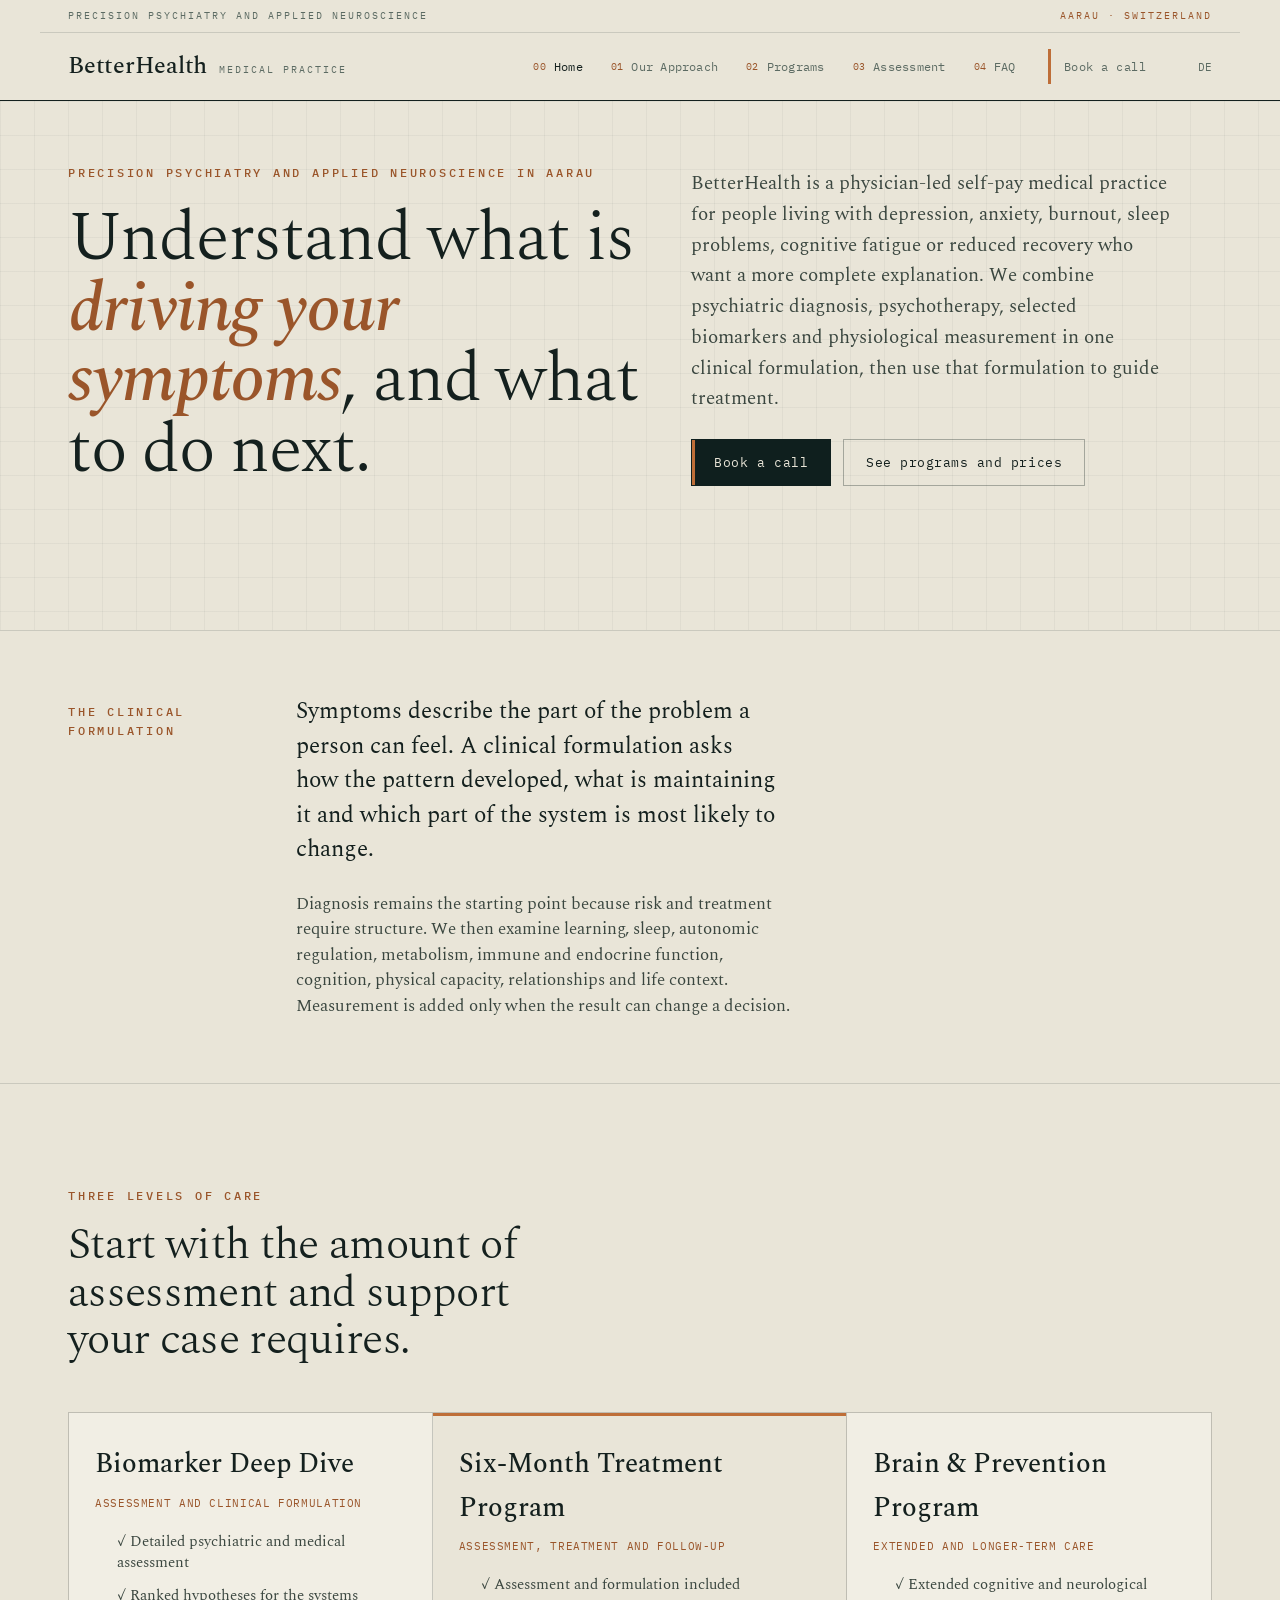
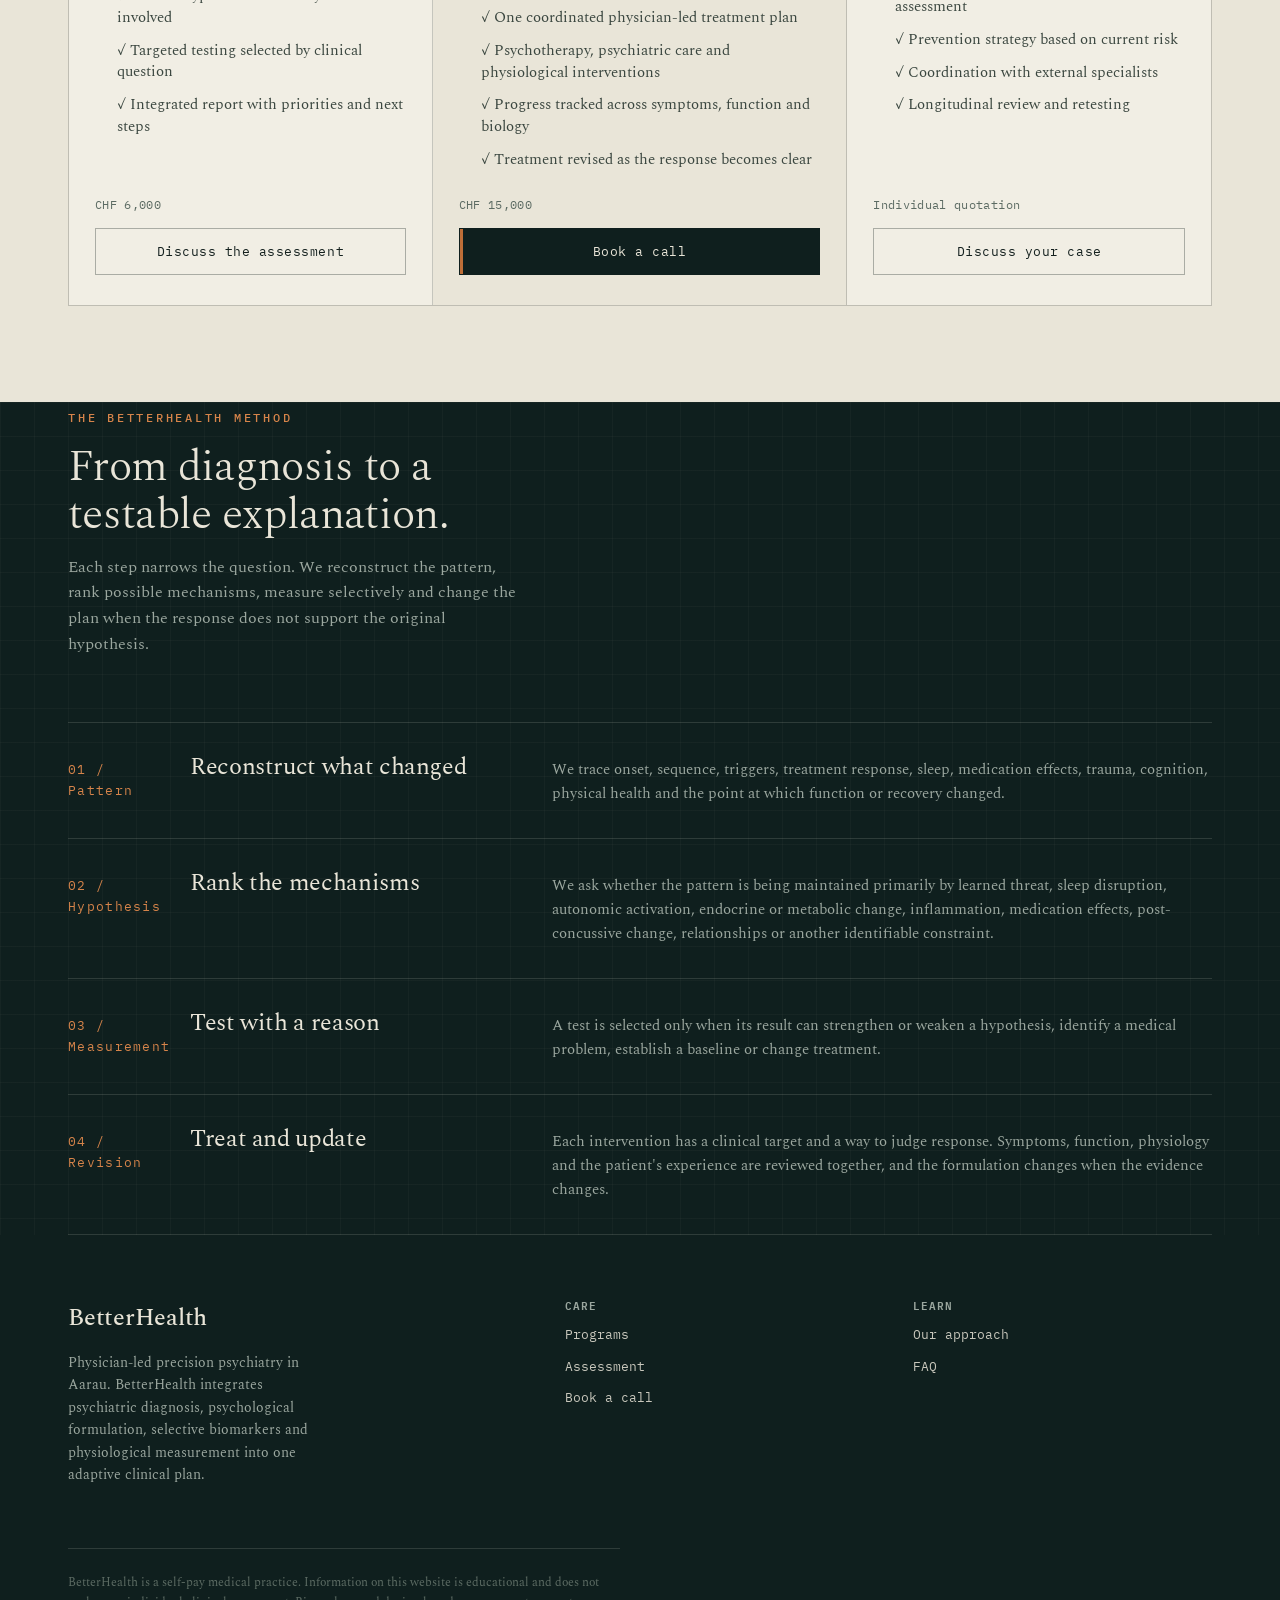
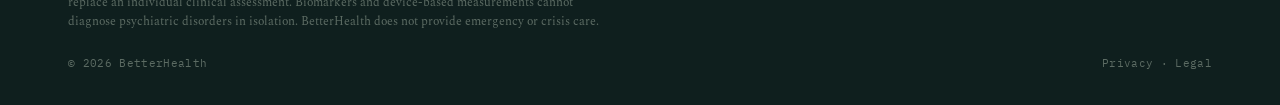
==== commit 3b1b9527: "Rewrite homepage copy for clarity and clinical trust" ====
--- a/index.html
+++ b/index.html
@@ -1 +1 @@
-<!DOCTYPE html><html lang="en"><head><meta charset="utf-8"/><meta name="viewport" content="width=device-width, initial-scale=1.0"/><meta name="theme-color" content="#17302d"/><meta name="color-scheme" content="light"/><title>BetterHealth — Precision psychiatry and brain health</title><meta name="description" content="BetterHealth combines psychiatric assessment, psychotherapy, physiology, biomarkers, sleep, metabolism and behavior into one individualized clinical formulation."/><meta property="og:title" content="BetterHealth — Precision psychiatry and brain health"/><meta property="og:description" content="BetterHealth combines psychiatric assessment, psychotherapy, physiology, biomarkers, sleep, metabolism and behavior into one individualized clinical formulation."/><meta property="og:type" content="website"/><link href="favicon.svg" rel="icon" type="image/svg+xml"/><link href="site.webmanifest" rel="manifest"/><link href="https://fonts.googleapis.com" rel="preconnect"/><link crossorigin href="https://fonts.gstatic.com" rel="preconnect"/><link href="https://fonts.googleapis.com/css2?family=Spectral:ital,wght@0,300;0,400;0,500;0,600;1,400;1,500&family=IBM+Plex+Mono:wght@400;500;600&display=swap" rel="stylesheet"/><link href="assets/styles.css" rel="stylesheet"/></head><body><a class="skip-link" href="#main-content">Skip to content</a><noscript><p class="no-js-notice">This website requires JavaScript for language switching and interactive elements.</p></noscript><header class="nav"><div class="registry"><span data-en="Precision psychiatry · Brain health · Systems medicine" data-de="Präzisionspsychiatrie · Gehirngesundheit · Systemmedizin">Precision psychiatry · Brain health · Systems medicine</span><span data-en="Aarau · Switzerland" data-de="Aarau · Schweiz">Aarau · Switzerland</span></div><div class="nav-inner"><a class="brand" href=""><b>BetterHealth</b><span data-en="Medical Practice" data-de="Praxis">Medical Practice</span></a><button aria-controls="navMenu" aria-expanded="false" aria-label="Menu" class="menu-toggle" type="button">☰</button><nav aria-label="Primary" class="nav-index" id="navMenu"><a aria-current="page" href=""><i>00</i><span data-en="Home" data-de="Startseite">Home</span></a><a href="approach/"><i>01</i><span data-en="Our Approach" data-de="Unser Ansatz">Our Approach</span></a><a href="programs/"><i>02</i><span data-en="Programs" data-de="Programme">Programs</span></a><a href="assessment/"><i>03</i><span data-en="Assessment" data-de="Abklärung">Assessment</span></a><a href="faq/"><i>04</i><span data-en="FAQ" data-de="FAQ">FAQ</span></a><a class="btn btn-solid" href="contact/"><span data-en="Book a call" data-de="Gespräch buchen">Book a call</span></a><button aria-label="Switch language" class="lang-toggle" type="button"><span data-en="DE" data-de="EN">DE</span></button></nav></div></header><main class="page" id="main-content"><a id="top"></a><section class="hero"><div class="wrap"><div class="hero-head"><div><span class="cap" data-en="Personalized precision medical care in Aarau" data-de="Personalisierte medizinische Präzisionsversorgung in Aarau">Personalized precision medical care in Aarau</span><h1 style="margin-top:18px"><span data-en="Understand what is driving your " data-de="Verstehen Sie, was Ihre ">Understand what is driving your </span><em data-en="mental health" data-de="psychische Gesundheit">mental health</em><span data-en=", brain function and recovery." data-de=", Gehirnfunktion und Erholung beeinflusst.">, brain function and recovery.</span></h1></div><div><p class="lede" data-en="BetterHealth connects psychiatric assessment, psychotherapy, physiology, biomarkers, sleep, stress, metabolism, inflammation, mitochondrial energy and behavior into one understandable clinical picture of you." data-de="BetterHealth verbindet psychiatrische Abklärung, Psychotherapie, Physiologie, Biomarker, Schlaf, Stress, Stoffwechsel, Entzündung, mitochondriale Energie und Verhalten zu einem verständlichen klinischen Gesamtbild Ihrer Situation.">BetterHealth connects psychiatric assessment, psychotherapy, physiology, biomarkers, sleep, stress, metabolism, inflammation, mitochondrial energy and behavior into one understandable clinical picture of you.</p><div class="hero-actions"><a class="btn btn-solid" href="contact/"><span data-en="Book a call" data-de="Gespräch buchen">Book a call</span></a><a class="btn btn-ghost" href="programs/"><span data-en="See programs and prices" data-de="Programme und Preise ansehen">See programs and prices</span></a></div></div></div></div></section><section class="thesis"><div class="wrap"><span class="cap" data-en="The clinical map" data-de="Die klinische Landkarte">The clinical map</span><div><p data-en="Symptoms show us where a person is suffering. Biology, psychology and life history help explain why the suffering began and what is keeping it active." data-de="Symptome zeigen uns, wo ein Mensch leidet. Biologie, Psychologie und Lebensgeschichte helfen zu erklären, warum dieses Leiden entstanden ist und wodurch es aufrechterhalten wird.">Symptoms show us where a person is suffering. Biology, psychology and life history help explain why the suffering began and what is keeping it active.</p><p data-en="We keep the psychiatric diagnosis because safety and medicine require structure. Then we go further by asking which functional, biological, psychological and social systems are most relevant in this individual case." data-de="Wir behalten die psychiatrische Diagnose bei, weil Sicherheit und Medizin Struktur benötigen. Danach gehen wir weiter und fragen, welche funktionellen, biologischen, psychologischen und sozialen Systeme im individuellen Fall am relevantesten sind.">We keep the psychiatric diagnosis because safety and medicine require structure. Then we go further by asking which functional, biological, psychological and social systems are most relevant in this individual case.</p></div></div></section><section class="section programs"><div class="wrap"><div class="head reveal"><span class="cap" data-en="Three programs" data-de="Drei Programme">Three programs</span><h2 data-en="Start with the depth your case actually needs." data-de="Beginnen Sie mit der Tiefe, die Ihr Fall tatsächlich benötigt.">Start with the depth your case actually needs.</h2></div><div class="tgrid reveal"><div class="tcard"><div class="tname" data-en="Biomarker Deep Dive" data-de="Biomarker-Tiefenanalyse">Biomarker Deep Dive</div><div class="tfor" data-en="Assessment and orientation" data-de="Abklärung und Orientierung">Assessment and orientation</div><ul><li>✓ <span data-en="Clinical intake and diagnostic orientation" data-de="Klinische Anamnese und diagnostische Orientierung">Clinical intake and diagnostic orientation</span></li><li>✓ <span data-en="Biological-system hypotheses" data-de="Hypothesen zu beteiligten biologischen Systemen">Biological-system hypotheses</span></li><li>✓ <span data-en="Targeted biomarkers and data interpretation" data-de="Gezielte Biomarker und Dateninterpretation">Targeted biomarkers and data interpretation</span></li><li>✓ <span data-en="Written formulation and practical next steps" data-de="Schriftliche Fallformulierung und praktische nächste Schritte">Written formulation and practical next steps</span></li></ul><div class="price" data-en="CHF 6,000" data-de="CHF 6.000">CHF 6,000</div><a class="btn btn-ghost" href="contact/"><span data-en="Enquire" data-de="Anfragen">Enquire</span></a></div><div class="tcard feat"><div class="tname" data-en="Six-Month Treatment Program" data-de="Sechsmonatiges Behandlungsprogramm">Six-Month Treatment Program</div><div class="tfor" data-en="Integrated implementation" data-de="Integrierte Umsetzung">Integrated implementation</div><ul><li>✓ <span data-en="Everything in the assessment pathway" data-de="Alle Bestandteile der Abklärung">Everything in the assessment pathway</span></li><li>✓ <span data-en="Personalized, physician-led treatment plan" data-de="Personalisierter, ärztlich geleiteter Behandlungsplan">Personalized, physician-led treatment plan</span></li><li>✓ <span data-en="Psychotherapy, sleep, physiology and behavior work" data-de="Psychotherapie, Schlaf, Physiologie und Verhaltensarbeit">Psychotherapy, sleep, physiology and behavior work</span></li><li>✓ <span data-en="Selected modalities when clinically indicated" data-de="Ausgewählte Modalitäten bei klinischer Indikation">Selected modalities when clinically indicated</span></li><li>✓ <span data-en="Repeated review, measurement and adaptation" data-de="Wiederholte Überprüfung, Messung und Anpassung">Repeated review, measurement and adaptation</span></li></ul><div class="price" data-en="CHF 15,000" data-de="CHF 15.000">CHF 15,000</div><a class="btn btn-solid" href="contact/"><span data-en="Book a call" data-de="Gespräch buchen">Book a call</span></a></div><div class="tcard"><div class="tname" data-en="Brain & Prevention Program" data-de="Gehirn- & Präventionsprogramm">Brain & Prevention Program</div><div class="tfor" data-en="Complex or prevention-focused cases" data-de="Komplexe oder präventionsorientierte Fälle">Complex or prevention-focused cases</div><ul><li>✓ <span data-en="Extended diagnostics where useful" data-de="Erweiterte Diagnostik, wenn sinnvoll">Extended diagnostics where useful</span></li><li>✓ <span data-en="Cognitive health and prevention strategy" data-de="Strategie für Kognition und Prävention">Cognitive health and prevention strategy</span></li><li>✓ <span data-en="Specialist referral and coordination" data-de="Fachärztliche Zuweisung und Koordination">Specialist referral and coordination</span></li><li>✓ <span data-en="Longitudinal review and retesting" data-de="Langfristige Begleitung und erneute Messungen">Longitudinal review and retesting</span></li></ul><div class="price" data-en="Individual quotation" data-de="Individuelle Offerte">Individual quotation</div><a class="btn btn-ghost" href="contact/"><span data-en="Enquire" data-de="Anfragen">Enquire</span></a></div></div></div></section><section class="method" id="method"><div class="wrap"><span class="cap reveal" data-en="The BetterHealth method" data-de="Die BetterHealth-Methode">The BetterHealth method</span><h2 class="reveal" data-en="From symptom to testable clinical hypothesis." data-de="Vom Symptom zur überprüfbaren klinischen Hypothese.">From symptom to testable clinical hypothesis.</h2><p class="intro reveal" data-en="The plan follows a defined sequence and changes when the data, symptoms and lived experience do not move together." data-de="Der Plan folgt einer klaren Abfolge und wird verändert, wenn Daten, Symptome und gelebte Erfahrung sich nicht gemeinsam entwickeln.">The plan follows a defined sequence and changes when the data, symptoms and lived experience do not move together.</p><div class="seq"><div class="seqrow reveal"><span class="idx">01 / <span data-en="Pattern" data-de="Muster">Pattern</span></span><h3 data-en="Map what changed" data-de="Verstehen, was sich verändert hat">Map what changed</h3><p data-en="We examine chronology, function, exposures, sleep, medication history, trauma, cognition and the exact way symptoms behave over time." data-de="Wir untersuchen Verlauf, Funktion, Belastungen, Schlaf, Medikamentengeschichte, Trauma, Kognition und die genaue Entwicklung der Symptome über die Zeit.">We examine chronology, function, exposures, sleep, medication history, trauma, cognition and the exact way symptoms behave over time.</p></div><div class="seqrow reveal"><span class="idx">02 / <span data-en="System" data-de="System">System</span></span><h3 data-en="Rank the hypotheses" data-de="Hypothesen priorisieren">Rank the hypotheses</h3><p data-en="We consider sleep disruption, threat and prediction, metabolic burden, inflammation, endocrine change, post-concussive effects, relationships and reduced recovery capacity." data-de="Wir berücksichtigen Schlafstörungen, Bedrohungsverarbeitung und Vorhersage, metabolische Belastung, Entzündung, endokrine Veränderungen, postkommotionelle Folgen, Beziehungen und verminderte Erholungsfähigkeit.">We consider sleep disruption, threat and prediction, metabolic burden, inflammation, endocrine change, post-concussive effects, relationships and reduced recovery capacity.</p></div><div class="seqrow reveal"><span class="idx">03 / <span data-en="Measure" data-de="Messen">Measure</span></span><h3 data-en="Test what can change the decision" data-de="Messen, was Entscheidungen verändern kann">Test what can change the decision</h3><p data-en="Clinical assessment, biomarkers, sleep, cognition, physiology and wearable data are selected only when they can clarify the case or alter the next step." data-de="Klinische Abklärung, Biomarker, Schlaf, Kognition, Physiologie und Wearable-Daten werden nur ausgewählt, wenn sie den Fall klären oder den nächsten Schritt verändern können.">Clinical assessment, biomarkers, sleep, cognition, physiology and wearable data are selected only when they can clarify the case or alter the next step.</p></div><div class="seqrow reveal"><span class="idx">04 / <span data-en="Adapt" data-de="Anpassen">Adapt</span></span><h3 data-en="Treat, retest and revise" data-de="Behandeln, erneut messen und überarbeiten">Treat, retest and revise</h3><p data-en="Every intervention has a target, a responsible clinician and a way to judge whether it is improving real-life function. The formulation evolves with the patient." data-de="Jede Intervention hat ein Ziel, eine verantwortliche Fachperson und eine Methode, um die Wirkung auf die Alltagsfunktion zu beurteilen. Die Fallformulierung entwickelt sich mit dem Patienten weiter.">Every intervention has a target, a responsible clinician and a way to judge whether it is improving real-life function. The formulation evolves with the patient.</p></div></div></div></section></main><footer><div class="wrap"><div class="fcols"><div><a class="brand" href=""><b>BetterHealth</b></a><p class="fdesc" data-en="Physician-led precision psychiatry and brain-health care that connects diagnosis, psychological formulation, physiology, biomarkers and daily function. Aarau, Switzerland." data-de="Ärztlich geleitete Präzisionspsychiatrie und Gehirngesundheit, die Diagnose, psychologische Fallformulierung, Physiologie, Biomarker und Alltagsfunktion verbindet. Aarau, Schweiz.">Physician-led precision psychiatry and brain-health care that connects diagnosis, psychological formulation, physiology, biomarkers and daily function. Aarau, Switzerland.</p></div><div class="fcol"><h4 data-en="Care" data-de="Behandlung">Care</h4><a data-en="Programs" data-de="Programme" href="programs/">Programs</a><a data-en="Assessment" data-de="Abklärung" href="assessment/">Assessment</a><a data-en="Book a call" data-de="Gespräch buchen" href="contact/">Book a call</a></div><div class="fcol"><h4 data-en="Learn" data-de="Verstehen">Learn</h4><a data-en="Our approach" data-de="Unser Ansatz" href="approach/">Our approach</a><a data-en="FAQ" data-de="FAQ" href="faq/">FAQ</a></div></div><p class="disclaimer" data-en="BetterHealth provides individualized medical and psychological care. Information on this website is educational and does not replace a clinical assessment. Biomarkers and advanced measurements do not diagnose psychiatric disorders by themselves. BetterHealth is not an emergency or crisis service." data-de="BetterHealth bietet individualisierte medizinische und psychologische Betreuung. Die Informationen auf dieser Website dienen der Aufklärung und ersetzen keine klinische Abklärung. Biomarker und weiterführende Messungen diagnostizieren für sich allein keine psychiatrischen Erkrankungen. BetterHealth ist kein Notfall- oder Krisendienst.">BetterHealth provides individualized medical and psychological care. Information on this website is educational and does not replace a clinical assessment. Biomarkers and advanced measurements do not diagnose psychiatric disorders by themselves. BetterHealth is not an emergency or crisis service.</p><div class="fbottom"><span>© 2026 BetterHealth</span><span data-en="Privacy · Legal" data-de="Datenschutz · Rechtliches">Privacy · Legal</span></div></div></footer><script defer src="assets/app.js"></script></body></html>+<!DOCTYPE html><html lang="en"><head><meta charset="utf-8"/><meta name="viewport" content="width=device-width,initial-scale=1"/><meta name="theme-color" content="#17302d"/><meta name="color-scheme" content="light"/><title>BetterHealth | Precision psychiatry and brain health in Aarau</title><meta name="description" content="Physician-led precision psychiatry in Aarau combining psychiatric assessment, psychotherapy, selective biomarkers and physiology in one individualized clinical formulation."/><meta property="og:title" content="BetterHealth | Precision psychiatry and brain health in Aarau"/><meta property="og:description" content="Physician-led precision psychiatry in Aarau combining psychiatric assessment, psychotherapy, selective biomarkers and physiology in one individualized clinical formulation."/><meta property="og:type" content="website"/><link href="favicon.svg" rel="icon" type="image/svg+xml"/><link href="site.webmanifest" rel="manifest"/><link href="https://fonts.googleapis.com" rel="preconnect"/><link crossorigin href="https://fonts.gstatic.com" rel="preconnect"/><link href="https://fonts.googleapis.com/css2?family=Spectral:ital,wght@0,300;0,400;0,500;0,600;1,400;1,500&amp;family=IBM+Plex+Mono:wght@400;500;600&amp;display=swap" rel="stylesheet"/><link href="assets/styles.css" rel="stylesheet"/></head><body><a class="skip-link" href="#main-content">Skip to content</a><noscript><p class="no-js-notice">This website requires JavaScript for language switching and interactive elements.</p></noscript><header class="nav"><div class="registry"><span data-en="Precision psychiatry and applied neuroscience" data-de="Präzisionspsychiatrie und angewandte Neurowissenschaften">Precision psychiatry and applied neuroscience</span><span data-en="Aarau · Switzerland" data-de="Aarau · Schweiz">Aarau · Switzerland</span></div><div class="nav-inner"><a class="brand" href=""><b>BetterHealth</b><span data-en="Medical Practice" data-de="Praxis">Medical Practice</span></a><button aria-controls="navMenu" aria-expanded="false" aria-label="Menu" class="menu-toggle" type="button">☰</button><nav aria-label="Primary" class="nav-index" id="navMenu"><a aria-current="page" href=""><i>00</i><span data-en="Home" data-de="Startseite">Home</span></a><a href="approach/"><i>01</i><span data-en="Our Approach" data-de="Unser Ansatz">Our Approach</span></a><a href="programs/"><i>02</i><span data-en="Programs" data-de="Programme">Programs</span></a><a href="assessment/"><i>03</i><span data-en="Assessment" data-de="Abklärung">Assessment</span></a><a href="faq/"><i>04</i><span data-en="FAQ" data-de="FAQ">FAQ</span></a><a class="btn btn-solid" href="contact/"><span data-en="Book a call" data-de="Gespräch buchen">Book a call</span></a><button aria-label="Switch language" class="lang-toggle" type="button"><span data-en="DE" data-de="EN">DE</span></button></nav></div></header><main class="page" id="main-content"><a id="top"></a><section class="hero"><div class="wrap"><div class="hero-head"><div><span class="cap" data-en="Precision psychiatry and applied neuroscience in Aarau" data-de="Präzisionspsychiatrie und angewandte Neurowissenschaften in Aarau">Precision psychiatry and applied neuroscience in Aarau</span><h1 style="margin-top:18px"><span data-en="Understand what is " data-de="Verstehen Sie, ">Understand what is </span><em data-en="driving your symptoms" data-de="was Ihre Beschwerden aufrechterhält">driving your symptoms</em><span data-en=", and what to do next." data-de=", und welche nächsten Schritte sinnvoll sind.">, and what to do next.</span></h1></div><div><p class="lede" data-en="BetterHealth is a physician-led self-pay medical practice for people living with depression, anxiety, burnout, sleep problems, cognitive fatigue or reduced recovery who want a more complete explanation. We combine psychiatric diagnosis, psychotherapy, selected biomarkers and physiological measurement in one clinical formulation, then use that formulation to guide treatment." data-de="BetterHealth ist eine ärztlich geleitete Selbstzahlerpraxis für Menschen mit Depression, Angst, Burnout, Schlafproblemen, kognitiver Erschöpfung oder verminderter Erholungsfähigkeit, die eine umfassendere Erklärung ihrer Beschwerden suchen. Wir verbinden psychiatrische Diagnostik, Psychotherapie, ausgewählte Biomarker und physiologische Messungen zu einer klinischen Fallformulierung, die die Behandlung leitet.">BetterHealth is a physician-led self-pay medical practice for people living with depression, anxiety, burnout, sleep problems, cognitive fatigue or reduced recovery who want a more complete explanation. We combine psychiatric diagnosis, psychotherapy, selected biomarkers and physiological measurement in one clinical formulation, then use that formulation to guide treatment.</p><div class="hero-actions"><a class="btn btn-solid" href="contact/"><span data-en="Book a call" data-de="Gespräch buchen">Book a call</span></a><a class="btn btn-ghost" href="programs/"><span data-en="See programs and prices" data-de="Programme und Preise ansehen">See programs and prices</span></a></div></div></div></div></section><section class="thesis"><div class="wrap"><span class="cap" data-en="The clinical formulation" data-de="Die klinische Fallformulierung">The clinical formulation</span><div><p data-en="Symptoms describe the part of the problem a person can feel. A clinical formulation asks how the pattern developed, what is maintaining it and which part of the system is most likely to change." data-de="Symptome beschreiben den Teil des Problems, den ein Mensch wahrnimmt. Eine klinische Fallformulierung untersucht, wie das Muster entstanden ist, wodurch es aufrechterhalten wird und welcher Teil des Systems am ehesten veränderbar ist.">Symptoms describe the part of the problem a person can feel. A clinical formulation asks how the pattern developed, what is maintaining it and which part of the system is most likely to change.</p><p data-en="Diagnosis remains the starting point because risk and treatment require structure. We then examine learning, sleep, autonomic regulation, metabolism, immune and endocrine function, cognition, physical capacity, relationships and life context. Measurement is added only when the result can change a decision." data-de="Die Diagnose bleibt der Ausgangspunkt, weil Risiko und Behandlung eine klare Struktur benötigen. Danach untersuchen wir Lernen, Schlaf, autonome Regulation, Stoffwechsel, Immun- und Hormonsystem, Kognition, körperliche Leistungsfähigkeit, Beziehungen und Lebenskontext. Messungen werden nur ergänzt, wenn ihr Ergebnis eine Entscheidung verändern kann.">Diagnosis remains the starting point because risk and treatment require structure. We then examine learning, sleep, autonomic regulation, metabolism, immune and endocrine function, cognition, physical capacity, relationships and life context. Measurement is added only when the result can change a decision.</p></div></div></section><section class="section programs"><div class="wrap"><div class="head reveal"><span class="cap" data-en="Three levels of care" data-de="Drei Betreuungstiefen">Three levels of care</span><h2 data-en="Start with the amount of assessment and support your case requires." data-de="Beginnen Sie mit dem Umfang an Abklärung und Begleitung, den Ihr Fall benötigt.">Start with the amount of assessment and support your case requires.</h2></div><div class="tgrid reveal"><div class="tcard"><div class="tname" data-en="Biomarker Deep Dive" data-de="Biomarker-Tiefenanalyse">Biomarker Deep Dive</div><div class="tfor" data-en="Assessment and clinical formulation" data-de="Abklärung und klinische Fallformulierung">Assessment and clinical formulation</div><ul><li>✓ <span data-en="Detailed psychiatric and medical assessment" data-de="Vertiefte psychiatrische und medizinische Abklärung">Detailed psychiatric and medical assessment</span></li><li>✓ <span data-en="Ranked hypotheses for the systems involved" data-de="Priorisierte Hypothesen zu den beteiligten Systemen">Ranked hypotheses for the systems involved</span></li><li>✓ <span data-en="Targeted testing selected by clinical question" data-de="Gezielte Untersuchungen nach klinischer Fragestellung">Targeted testing selected by clinical question</span></li><li>✓ <span data-en="Integrated report with priorities and next steps" data-de="Integrierter Bericht mit Prioritäten und nächsten Schritten">Integrated report with priorities and next steps</span></li></ul><div class="price" data-en="CHF 6,000" data-de="CHF 6.000">CHF 6,000</div><a class="btn btn-ghost" href="contact/"><span data-en="Discuss the assessment" data-de="Abklärung besprechen">Discuss the assessment</span></a></div><div class="tcard feat"><div class="tname" data-en="Six-Month Treatment Program" data-de="Sechsmonatiges Behandlungsprogramm">Six-Month Treatment Program</div><div class="tfor" data-en="Assessment, treatment and follow-up" data-de="Abklärung, Behandlung und Verlauf">Assessment, treatment and follow-up</div><ul><li>✓ <span data-en="Assessment and formulation included" data-de="Abklärung und Fallformulierung inbegriffen">Assessment and formulation included</span></li><li>✓ <span data-en="One coordinated physician-led treatment plan" data-de="Ein koordinierter, ärztlich geleiteter Behandlungsplan">One coordinated physician-led treatment plan</span></li><li>✓ <span data-en="Psychotherapy, psychiatric care and physiological interventions" data-de="Psychotherapie, psychiatrische Behandlung und physiologische Interventionen">Psychotherapy, psychiatric care and physiological interventions</span></li><li>✓ <span data-en="Progress tracked across symptoms, function and biology" data-de="Verlaufskontrolle von Symptomen, Funktion und Biologie">Progress tracked across symptoms, function and biology</span></li><li>✓ <span data-en="Treatment revised as the response becomes clear" data-de="Anpassung der Behandlung anhand des tatsächlichen Verlaufs">Treatment revised as the response becomes clear</span></li></ul><div class="price" data-en="CHF 15,000" data-de="CHF 15.000">CHF 15,000</div><a class="btn btn-solid" href="contact/"><span data-en="Book a call" data-de="Gespräch buchen">Book a call</span></a></div><div class="tcard"><div class="tname" data-en="Brain &amp; Prevention Program" data-de="Gehirn- &amp; Präventionsprogramm">Brain &amp; Prevention Program</div><div class="tfor" data-en="Extended and longer-term care" data-de="Erweiterte und längerfristige Betreuung">Extended and longer-term care</div><ul><li>✓ <span data-en="Extended cognitive and neurological assessment" data-de="Erweiterte kognitive und neurologische Abklärung">Extended cognitive and neurological assessment</span></li><li>✓ <span data-en="Prevention strategy based on current risk" data-de="Präventionsstrategie auf Grundlage des aktuellen Risikos">Prevention strategy based on current risk</span></li><li>✓ <span data-en="Coordination with external specialists" data-de="Koordination mit externen Fachpersonen">Coordination with external specialists</span></li><li>✓ <span data-en="Longitudinal review and retesting" data-de="Längerfristige Verlaufsbeurteilung und erneute Messungen">Longitudinal review and retesting</span></li></ul><div class="price" data-en="Individual quotation" data-de="Individuelle Offerte">Individual quotation</div><a class="btn btn-ghost" href="contact/"><span data-en="Discuss your case" data-de="Fall besprechen">Discuss your case</span></a></div></div></div></section><section class="method" id="method"><div class="wrap"><span class="cap reveal" data-en="The BetterHealth method" data-de="Die BetterHealth-Methode">The BetterHealth method</span><h2 class="reveal" data-en="From diagnosis to a testable explanation." data-de="Von der Diagnose zu einer überprüfbaren Erklärung.">From diagnosis to a testable explanation.</h2><p class="intro reveal" data-en="Each step narrows the question. We reconstruct the pattern, rank possible mechanisms, measure selectively and change the plan when the response does not support the original hypothesis." data-de="Jeder Schritt präzisiert die Fragestellung. Wir rekonstruieren das Muster, priorisieren mögliche Mechanismen, messen gezielt und ändern den Plan, wenn der Verlauf die ursprüngliche Hypothese nicht stützt.">Each step narrows the question. We reconstruct the pattern, rank possible mechanisms, measure selectively and change the plan when the response does not support the original hypothesis.</p><div class="seq"><div class="seqrow reveal"><span class="idx">01 / <span data-en="Pattern" data-de="Muster">Pattern</span></span><h3 data-en="Reconstruct what changed" data-de="Rekonstruieren, was sich verändert hat">Reconstruct what changed</h3><p data-en="We trace onset, sequence, triggers, treatment response, sleep, medication effects, trauma, cognition, physical health and the point at which function or recovery changed." data-de="Wir erfassen Beginn, Abfolge, Auslöser, bisheriges Ansprechen, Schlaf, Medikamenteneffekte, Trauma, Kognition, körperliche Gesundheit und den Zeitpunkt, an dem Funktion oder Erholung sich verändert haben.">We trace onset, sequence, triggers, treatment response, sleep, medication effects, trauma, cognition, physical health and the point at which function or recovery changed.</p></div><div class="seqrow reveal"><span class="idx">02 / <span data-en="Hypothesis" data-de="Hypothese">Hypothesis</span></span><h3 data-en="Rank the mechanisms" data-de="Mechanismen priorisieren">Rank the mechanisms</h3><p data-en="We ask whether the pattern is being maintained primarily by learned threat, sleep disruption, autonomic activation, endocrine or metabolic change, inflammation, medication effects, post-concussive change, relationships or another identifiable constraint." data-de="Wir prüfen, ob das Muster vor allem durch gelerntes Bedrohungserleben, Schlafstörung, autonome Aktivierung, endokrine oder metabolische Veränderungen, Entzündung, Medikamenteneffekte, postkommotionelle Veränderungen, Beziehungen oder eine andere erkennbare Einschränkung aufrechterhalten wird.">We ask whether the pattern is being maintained primarily by learned threat, sleep disruption, autonomic activation, endocrine or metabolic change, inflammation, medication effects, post-concussive change, relationships or another identifiable constraint.</p></div><div class="seqrow reveal"><span class="idx">03 / <span data-en="Measurement" data-de="Messung">Measurement</span></span><h3 data-en="Test with a reason" data-de="Mit einer klaren Begründung messen">Test with a reason</h3><p data-en="A test is selected only when its result can strengthen or weaken a hypothesis, identify a medical problem, establish a baseline or change treatment." data-de="Eine Untersuchung wird nur ausgewählt, wenn ihr Ergebnis eine Hypothese stützen oder abschwächen, ein medizinisches Problem erkennen, einen Ausgangswert festlegen oder die Behandlung verändern kann.">A test is selected only when its result can strengthen or weaken a hypothesis, identify a medical problem, establish a baseline or change treatment.</p></div><div class="seqrow reveal"><span class="idx">04 / <span data-en="Revision" data-de="Überarbeitung">Revision</span></span><h3 data-en="Treat and update" data-de="Behandeln und neu beurteilen">Treat and update</h3><p data-en="Each intervention has a clinical target and a way to judge response. Symptoms, function, physiology and the patient's experience are reviewed together, and the formulation changes when the evidence changes." data-de="Jede Intervention hat ein klinisches Ziel und eine Methode zur Beurteilung des Ansprechens. Symptome, Funktion, Physiologie und die Erfahrung des Patienten werden gemeinsam betrachtet, und die Fallformulierung ändert sich mit der Evidenz.">Each intervention has a clinical target and a way to judge response. Symptoms, function, physiology and the patient's experience are reviewed together, and the formulation changes when the evidence changes.</p></div></div></div></section></main><footer><div class="wrap"><div class="fcols"><div><a class="brand" href=""><b>BetterHealth</b></a><p class="fdesc" data-en="Physician-led precision psychiatry in Aarau. BetterHealth integrates psychiatric diagnosis, psychological formulation, selective biomarkers and physiological measurement into one adaptive clinical plan." data-de="Ärztlich geleitete Präzisionspsychiatrie in Aarau. BetterHealth verbindet psychiatrische Diagnostik, psychologische Fallformulierung, ausgewählte Biomarker und physiologische Messungen in einem anpassbaren klinischen Plan.">Physician-led precision psychiatry in Aarau. BetterHealth integrates psychiatric diagnosis, psychological formulation, selective biomarkers and physiological measurement into one adaptive clinical plan.</p></div><div class="fcol"><h4 data-en="Care" data-de="Behandlung">Care</h4><a data-en="Programs" data-de="Programme" href="programs/">Programs</a><a data-en="Assessment" data-de="Abklärung" href="assessment/">Assessment</a><a data-en="Book a call" data-de="Gespräch buchen" href="contact/">Book a call</a></div><div class="fcol"><h4 data-en="Learn" data-de="Wissen">Learn</h4><a data-en="Our approach" data-de="Unser Ansatz" href="approach/">Our approach</a><a data-en="FAQ" data-de="FAQ" href="faq/">FAQ</a></div></div><p class="disclaimer" data-en="BetterHealth is a self-pay medical practice. Information on this website is educational and does not replace an individual clinical assessment. Biomarkers and device-based measurements cannot diagnose psychiatric disorders in isolation. BetterHealth does not provide emergency or crisis care." data-de="BetterHealth ist eine medizinische Selbstzahlerpraxis. Die Informationen auf dieser Website dienen der Aufklärung und ersetzen keine individuelle klinische Abklärung. Biomarker und gerätebasierte Messungen können psychiatrische Erkrankungen nicht isoliert diagnostizieren. BetterHealth bietet keine Notfall- oder Krisenversorgung.">BetterHealth is a self-pay medical practice. Information on this website is educational and does not replace an individual clinical assessment. Biomarkers and device-based measurements cannot diagnose psychiatric disorders in isolation. BetterHealth does not provide emergency or crisis care.</p><div class="fbottom"><span>© 2026 BetterHealth</span><span data-en="Privacy · Legal" data-de="Datenschutz · Rechtliches">Privacy · Legal</span></div></div></footer><script defer src="assets/app.js"></script></body></html>
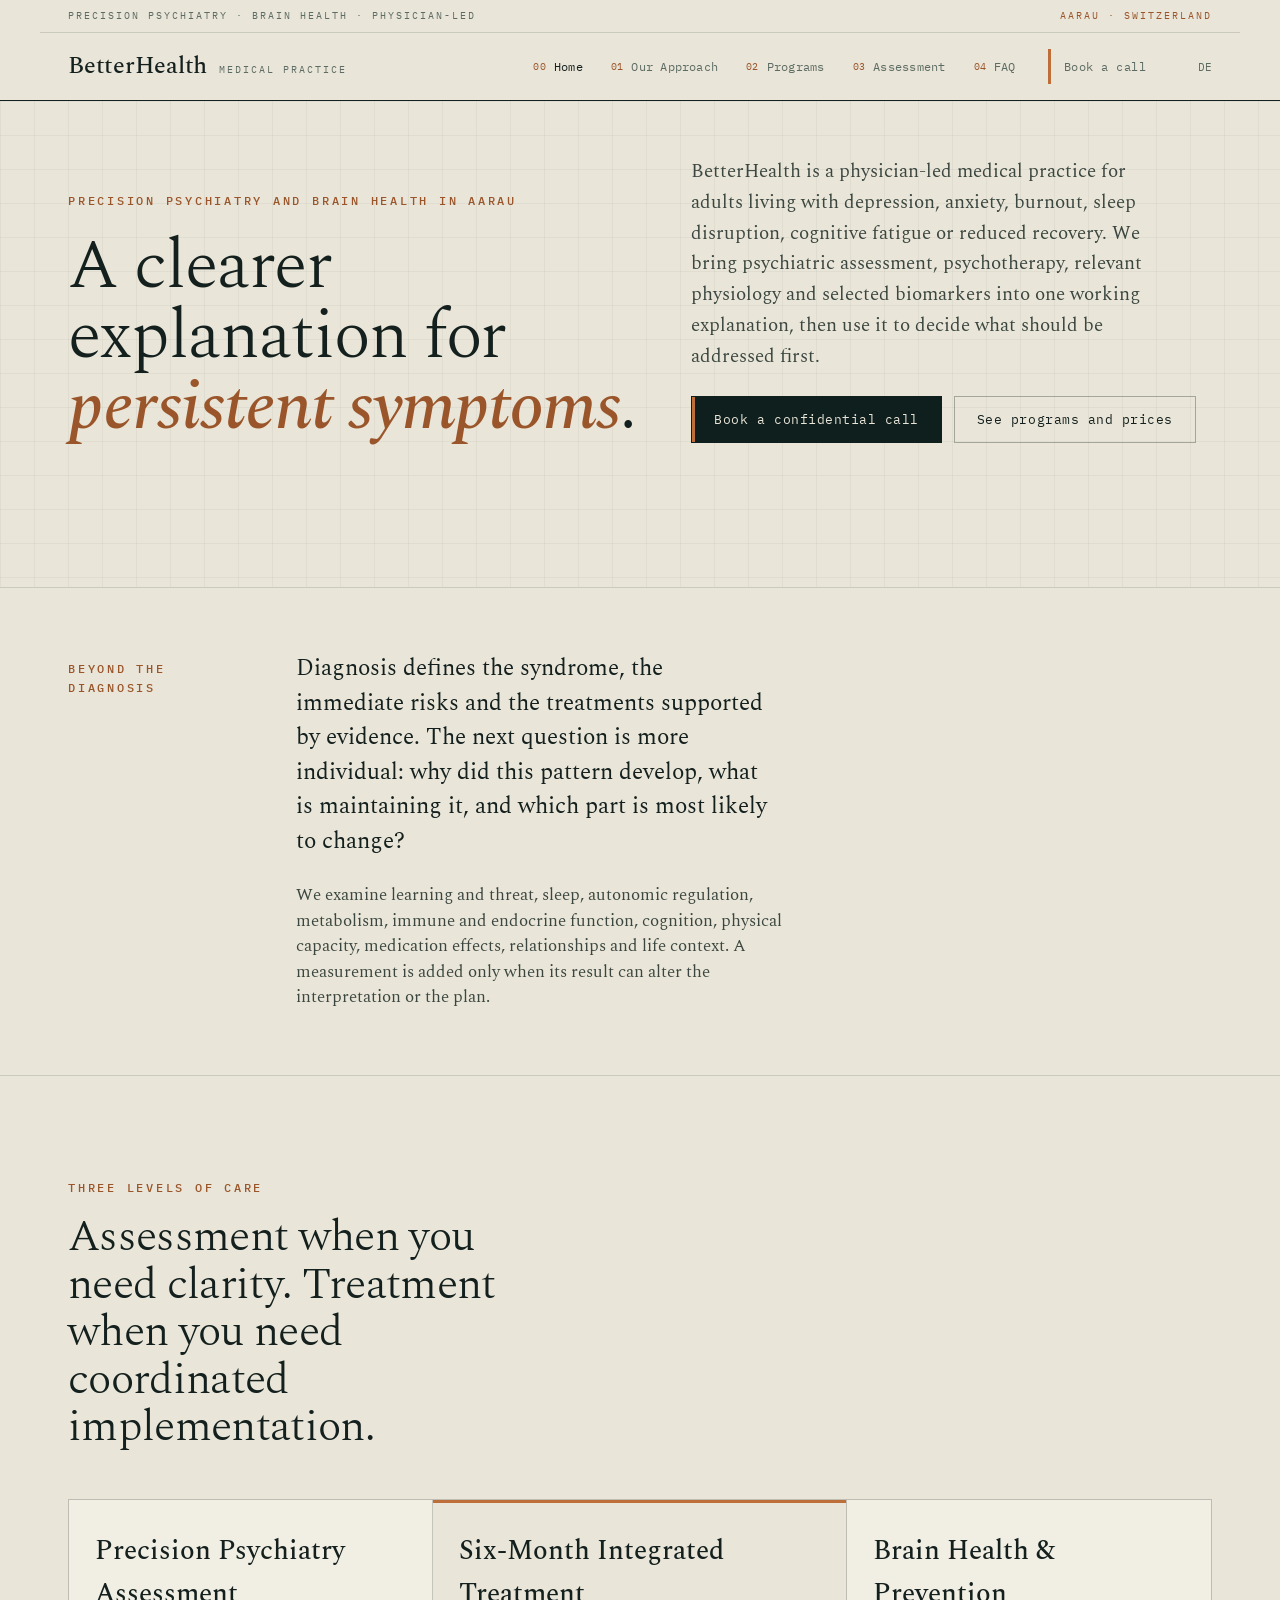
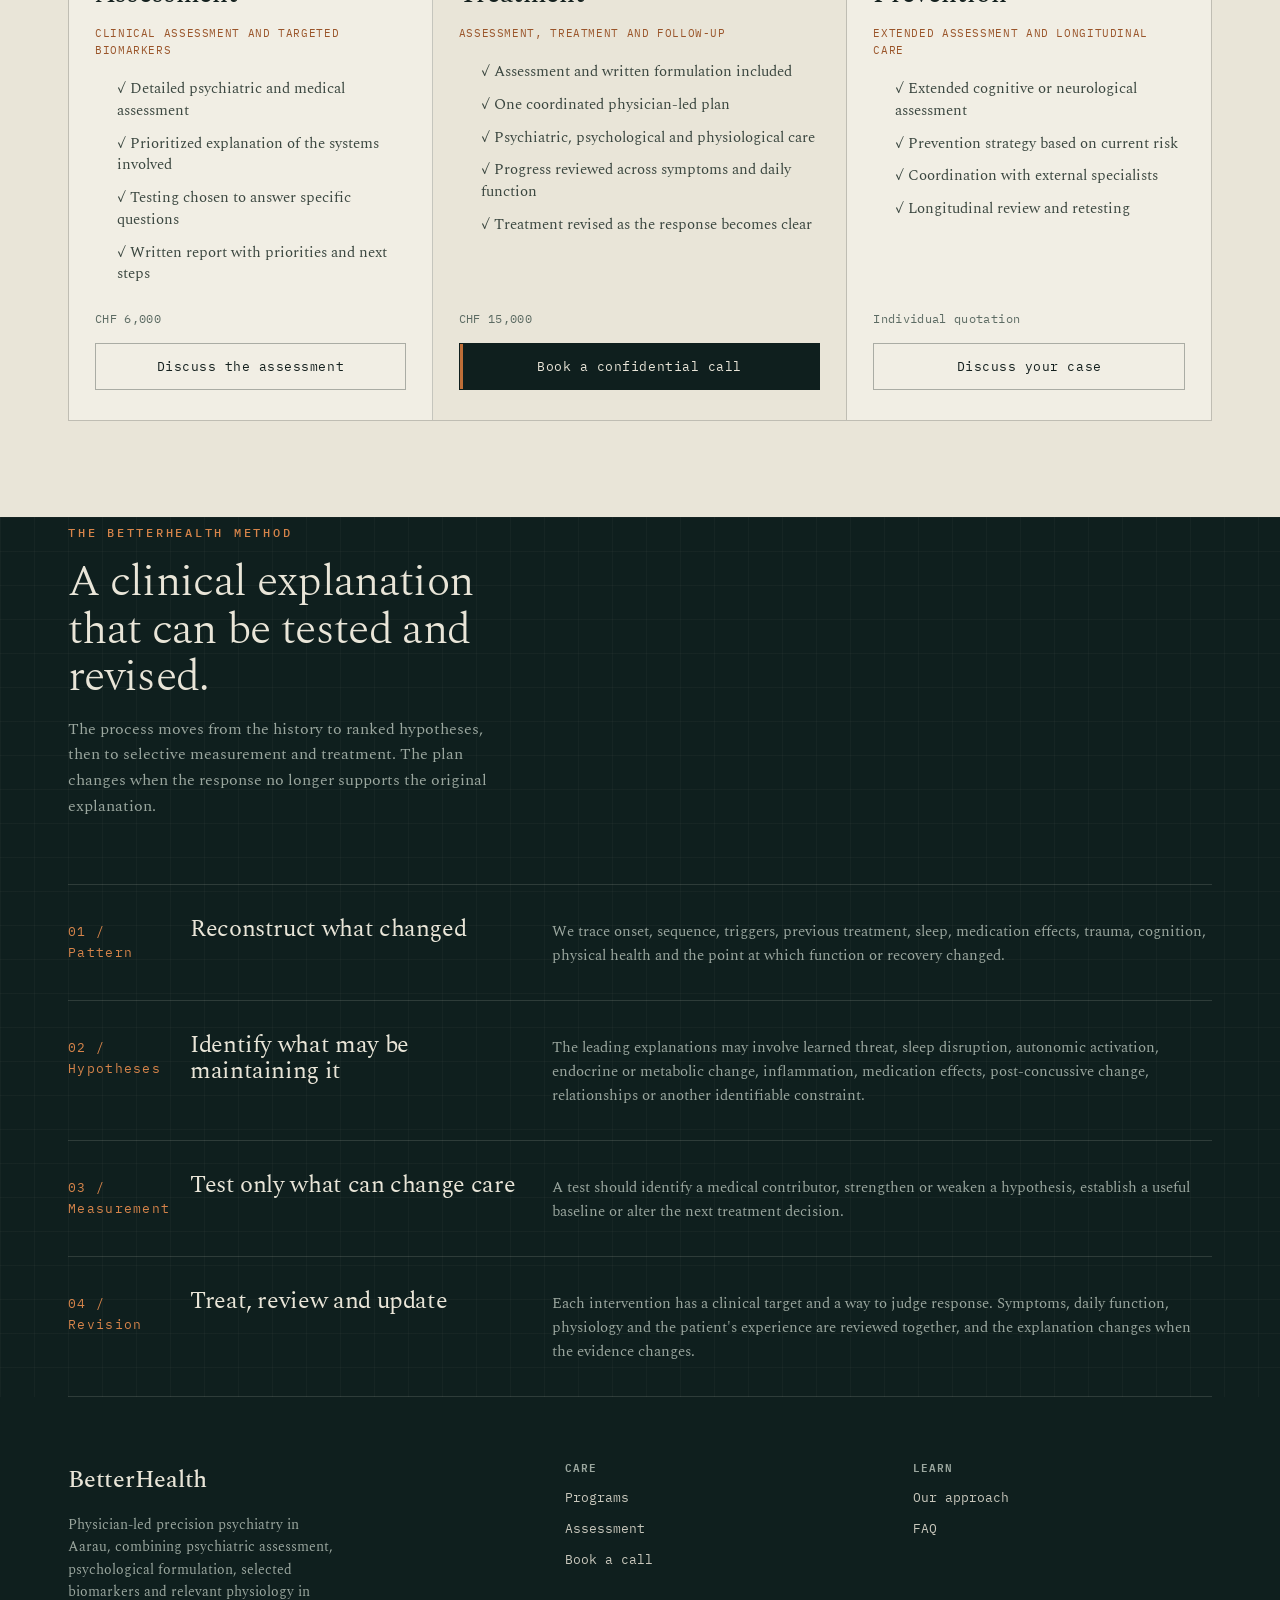
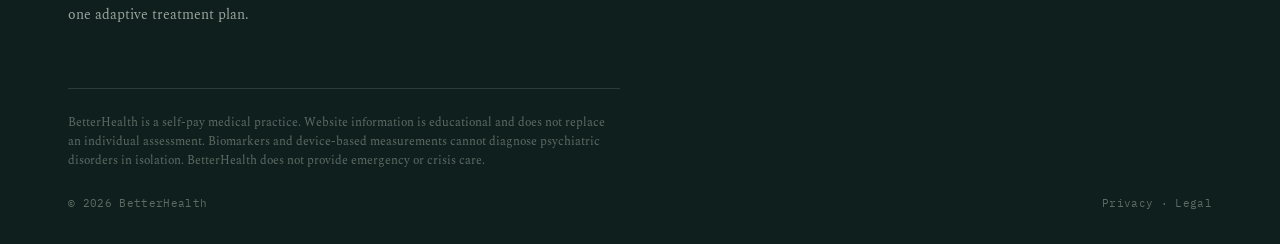
==== commit 554c0915: "Refine homepage copy for clarity and patient relevance" ====
--- a/index.html
+++ b/index.html
@@ -1 +1 @@
-<!DOCTYPE html><html lang="en"><head><meta charset="utf-8"/><meta name="viewport" content="width=device-width,initial-scale=1"/><meta name="theme-color" content="#17302d"/><meta name="color-scheme" content="light"/><title>BetterHealth | Precision psychiatry and brain health in Aarau</title><meta name="description" content="Physician-led precision psychiatry in Aarau combining psychiatric assessment, psychotherapy, selective biomarkers and physiology in one individualized clinical formulation."/><meta property="og:title" content="BetterHealth | Precision psychiatry and brain health in Aarau"/><meta property="og:description" content="Physician-led precision psychiatry in Aarau combining psychiatric assessment, psychotherapy, selective biomarkers and physiology in one individualized clinical formulation."/><meta property="og:type" content="website"/><link href="favicon.svg" rel="icon" type="image/svg+xml"/><link href="site.webmanifest" rel="manifest"/><link href="https://fonts.googleapis.com" rel="preconnect"/><link crossorigin href="https://fonts.gstatic.com" rel="preconnect"/><link href="https://fonts.googleapis.com/css2?family=Spectral:ital,wght@0,300;0,400;0,500;0,600;1,400;1,500&amp;family=IBM+Plex+Mono:wght@400;500;600&amp;display=swap" rel="stylesheet"/><link href="assets/styles.css" rel="stylesheet"/></head><body><a class="skip-link" href="#main-content">Skip to content</a><noscript><p class="no-js-notice">This website requires JavaScript for language switching and interactive elements.</p></noscript><header class="nav"><div class="registry"><span data-en="Precision psychiatry and applied neuroscience" data-de="Präzisionspsychiatrie und angewandte Neurowissenschaften">Precision psychiatry and applied neuroscience</span><span data-en="Aarau · Switzerland" data-de="Aarau · Schweiz">Aarau · Switzerland</span></div><div class="nav-inner"><a class="brand" href=""><b>BetterHealth</b><span data-en="Medical Practice" data-de="Praxis">Medical Practice</span></a><button aria-controls="navMenu" aria-expanded="false" aria-label="Menu" class="menu-toggle" type="button">☰</button><nav aria-label="Primary" class="nav-index" id="navMenu"><a aria-current="page" href=""><i>00</i><span data-en="Home" data-de="Startseite">Home</span></a><a href="approach/"><i>01</i><span data-en="Our Approach" data-de="Unser Ansatz">Our Approach</span></a><a href="programs/"><i>02</i><span data-en="Programs" data-de="Programme">Programs</span></a><a href="assessment/"><i>03</i><span data-en="Assessment" data-de="Abklärung">Assessment</span></a><a href="faq/"><i>04</i><span data-en="FAQ" data-de="FAQ">FAQ</span></a><a class="btn btn-solid" href="contact/"><span data-en="Book a call" data-de="Gespräch buchen">Book a call</span></a><button aria-label="Switch language" class="lang-toggle" type="button"><span data-en="DE" data-de="EN">DE</span></button></nav></div></header><main class="page" id="main-content"><a id="top"></a><section class="hero"><div class="wrap"><div class="hero-head"><div><span class="cap" data-en="Precision psychiatry and applied neuroscience in Aarau" data-de="Präzisionspsychiatrie und angewandte Neurowissenschaften in Aarau">Precision psychiatry and applied neuroscience in Aarau</span><h1 style="margin-top:18px"><span data-en="Understand what is " data-de="Verstehen Sie, ">Understand what is </span><em data-en="driving your symptoms" data-de="was Ihre Beschwerden aufrechterhält">driving your symptoms</em><span data-en=", and what to do next." data-de=", und welche nächsten Schritte sinnvoll sind.">, and what to do next.</span></h1></div><div><p class="lede" data-en="BetterHealth is a physician-led self-pay medical practice for people living with depression, anxiety, burnout, sleep problems, cognitive fatigue or reduced recovery who want a more complete explanation. We combine psychiatric diagnosis, psychotherapy, selected biomarkers and physiological measurement in one clinical formulation, then use that formulation to guide treatment." data-de="BetterHealth ist eine ärztlich geleitete Selbstzahlerpraxis für Menschen mit Depression, Angst, Burnout, Schlafproblemen, kognitiver Erschöpfung oder verminderter Erholungsfähigkeit, die eine umfassendere Erklärung ihrer Beschwerden suchen. Wir verbinden psychiatrische Diagnostik, Psychotherapie, ausgewählte Biomarker und physiologische Messungen zu einer klinischen Fallformulierung, die die Behandlung leitet.">BetterHealth is a physician-led self-pay medical practice for people living with depression, anxiety, burnout, sleep problems, cognitive fatigue or reduced recovery who want a more complete explanation. We combine psychiatric diagnosis, psychotherapy, selected biomarkers and physiological measurement in one clinical formulation, then use that formulation to guide treatment.</p><div class="hero-actions"><a class="btn btn-solid" href="contact/"><span data-en="Book a call" data-de="Gespräch buchen">Book a call</span></a><a class="btn btn-ghost" href="programs/"><span data-en="See programs and prices" data-de="Programme und Preise ansehen">See programs and prices</span></a></div></div></div></div></section><section class="thesis"><div class="wrap"><span class="cap" data-en="The clinical formulation" data-de="Die klinische Fallformulierung">The clinical formulation</span><div><p data-en="Symptoms describe the part of the problem a person can feel. A clinical formulation asks how the pattern developed, what is maintaining it and which part of the system is most likely to change." data-de="Symptome beschreiben den Teil des Problems, den ein Mensch wahrnimmt. Eine klinische Fallformulierung untersucht, wie das Muster entstanden ist, wodurch es aufrechterhalten wird und welcher Teil des Systems am ehesten veränderbar ist.">Symptoms describe the part of the problem a person can feel. A clinical formulation asks how the pattern developed, what is maintaining it and which part of the system is most likely to change.</p><p data-en="Diagnosis remains the starting point because risk and treatment require structure. We then examine learning, sleep, autonomic regulation, metabolism, immune and endocrine function, cognition, physical capacity, relationships and life context. Measurement is added only when the result can change a decision." data-de="Die Diagnose bleibt der Ausgangspunkt, weil Risiko und Behandlung eine klare Struktur benötigen. Danach untersuchen wir Lernen, Schlaf, autonome Regulation, Stoffwechsel, Immun- und Hormonsystem, Kognition, körperliche Leistungsfähigkeit, Beziehungen und Lebenskontext. Messungen werden nur ergänzt, wenn ihr Ergebnis eine Entscheidung verändern kann.">Diagnosis remains the starting point because risk and treatment require structure. We then examine learning, sleep, autonomic regulation, metabolism, immune and endocrine function, cognition, physical capacity, relationships and life context. Measurement is added only when the result can change a decision.</p></div></div></section><section class="section programs"><div class="wrap"><div class="head reveal"><span class="cap" data-en="Three levels of care" data-de="Drei Betreuungstiefen">Three levels of care</span><h2 data-en="Start with the amount of assessment and support your case requires." data-de="Beginnen Sie mit dem Umfang an Abklärung und Begleitung, den Ihr Fall benötigt.">Start with the amount of assessment and support your case requires.</h2></div><div class="tgrid reveal"><div class="tcard"><div class="tname" data-en="Biomarker Deep Dive" data-de="Biomarker-Tiefenanalyse">Biomarker Deep Dive</div><div class="tfor" data-en="Assessment and clinical formulation" data-de="Abklärung und klinische Fallformulierung">Assessment and clinical formulation</div><ul><li>✓ <span data-en="Detailed psychiatric and medical assessment" data-de="Vertiefte psychiatrische und medizinische Abklärung">Detailed psychiatric and medical assessment</span></li><li>✓ <span data-en="Ranked hypotheses for the systems involved" data-de="Priorisierte Hypothesen zu den beteiligten Systemen">Ranked hypotheses for the systems involved</span></li><li>✓ <span data-en="Targeted testing selected by clinical question" data-de="Gezielte Untersuchungen nach klinischer Fragestellung">Targeted testing selected by clinical question</span></li><li>✓ <span data-en="Integrated report with priorities and next steps" data-de="Integrierter Bericht mit Prioritäten und nächsten Schritten">Integrated report with priorities and next steps</span></li></ul><div class="price" data-en="CHF 6,000" data-de="CHF 6.000">CHF 6,000</div><a class="btn btn-ghost" href="contact/"><span data-en="Discuss the assessment" data-de="Abklärung besprechen">Discuss the assessment</span></a></div><div class="tcard feat"><div class="tname" data-en="Six-Month Treatment Program" data-de="Sechsmonatiges Behandlungsprogramm">Six-Month Treatment Program</div><div class="tfor" data-en="Assessment, treatment and follow-up" data-de="Abklärung, Behandlung und Verlauf">Assessment, treatment and follow-up</div><ul><li>✓ <span data-en="Assessment and formulation included" data-de="Abklärung und Fallformulierung inbegriffen">Assessment and formulation included</span></li><li>✓ <span data-en="One coordinated physician-led treatment plan" data-de="Ein koordinierter, ärztlich geleiteter Behandlungsplan">One coordinated physician-led treatment plan</span></li><li>✓ <span data-en="Psychotherapy, psychiatric care and physiological interventions" data-de="Psychotherapie, psychiatrische Behandlung und physiologische Interventionen">Psychotherapy, psychiatric care and physiological interventions</span></li><li>✓ <span data-en="Progress tracked across symptoms, function and biology" data-de="Verlaufskontrolle von Symptomen, Funktion und Biologie">Progress tracked across symptoms, function and biology</span></li><li>✓ <span data-en="Treatment revised as the response becomes clear" data-de="Anpassung der Behandlung anhand des tatsächlichen Verlaufs">Treatment revised as the response becomes clear</span></li></ul><div class="price" data-en="CHF 15,000" data-de="CHF 15.000">CHF 15,000</div><a class="btn btn-solid" href="contact/"><span data-en="Book a call" data-de="Gespräch buchen">Book a call</span></a></div><div class="tcard"><div class="tname" data-en="Brain &amp; Prevention Program" data-de="Gehirn- &amp; Präventionsprogramm">Brain &amp; Prevention Program</div><div class="tfor" data-en="Extended and longer-term care" data-de="Erweiterte und längerfristige Betreuung">Extended and longer-term care</div><ul><li>✓ <span data-en="Extended cognitive and neurological assessment" data-de="Erweiterte kognitive und neurologische Abklärung">Extended cognitive and neurological assessment</span></li><li>✓ <span data-en="Prevention strategy based on current risk" data-de="Präventionsstrategie auf Grundlage des aktuellen Risikos">Prevention strategy based on current risk</span></li><li>✓ <span data-en="Coordination with external specialists" data-de="Koordination mit externen Fachpersonen">Coordination with external specialists</span></li><li>✓ <span data-en="Longitudinal review and retesting" data-de="Längerfristige Verlaufsbeurteilung und erneute Messungen">Longitudinal review and retesting</span></li></ul><div class="price" data-en="Individual quotation" data-de="Individuelle Offerte">Individual quotation</div><a class="btn btn-ghost" href="contact/"><span data-en="Discuss your case" data-de="Fall besprechen">Discuss your case</span></a></div></div></div></section><section class="method" id="method"><div class="wrap"><span class="cap reveal" data-en="The BetterHealth method" data-de="Die BetterHealth-Methode">The BetterHealth method</span><h2 class="reveal" data-en="From diagnosis to a testable explanation." data-de="Von der Diagnose zu einer überprüfbaren Erklärung.">From diagnosis to a testable explanation.</h2><p class="intro reveal" data-en="Each step narrows the question. We reconstruct the pattern, rank possible mechanisms, measure selectively and change the plan when the response does not support the original hypothesis." data-de="Jeder Schritt präzisiert die Fragestellung. Wir rekonstruieren das Muster, priorisieren mögliche Mechanismen, messen gezielt und ändern den Plan, wenn der Verlauf die ursprüngliche Hypothese nicht stützt.">Each step narrows the question. We reconstruct the pattern, rank possible mechanisms, measure selectively and change the plan when the response does not support the original hypothesis.</p><div class="seq"><div class="seqrow reveal"><span class="idx">01 / <span data-en="Pattern" data-de="Muster">Pattern</span></span><h3 data-en="Reconstruct what changed" data-de="Rekonstruieren, was sich verändert hat">Reconstruct what changed</h3><p data-en="We trace onset, sequence, triggers, treatment response, sleep, medication effects, trauma, cognition, physical health and the point at which function or recovery changed." data-de="Wir erfassen Beginn, Abfolge, Auslöser, bisheriges Ansprechen, Schlaf, Medikamenteneffekte, Trauma, Kognition, körperliche Gesundheit und den Zeitpunkt, an dem Funktion oder Erholung sich verändert haben.">We trace onset, sequence, triggers, treatment response, sleep, medication effects, trauma, cognition, physical health and the point at which function or recovery changed.</p></div><div class="seqrow reveal"><span class="idx">02 / <span data-en="Hypothesis" data-de="Hypothese">Hypothesis</span></span><h3 data-en="Rank the mechanisms" data-de="Mechanismen priorisieren">Rank the mechanisms</h3><p data-en="We ask whether the pattern is being maintained primarily by learned threat, sleep disruption, autonomic activation, endocrine or metabolic change, inflammation, medication effects, post-concussive change, relationships or another identifiable constraint." data-de="Wir prüfen, ob das Muster vor allem durch gelerntes Bedrohungserleben, Schlafstörung, autonome Aktivierung, endokrine oder metabolische Veränderungen, Entzündung, Medikamenteneffekte, postkommotionelle Veränderungen, Beziehungen oder eine andere erkennbare Einschränkung aufrechterhalten wird.">We ask whether the pattern is being maintained primarily by learned threat, sleep disruption, autonomic activation, endocrine or metabolic change, inflammation, medication effects, post-concussive change, relationships or another identifiable constraint.</p></div><div class="seqrow reveal"><span class="idx">03 / <span data-en="Measurement" data-de="Messung">Measurement</span></span><h3 data-en="Test with a reason" data-de="Mit einer klaren Begründung messen">Test with a reason</h3><p data-en="A test is selected only when its result can strengthen or weaken a hypothesis, identify a medical problem, establish a baseline or change treatment." data-de="Eine Untersuchung wird nur ausgewählt, wenn ihr Ergebnis eine Hypothese stützen oder abschwächen, ein medizinisches Problem erkennen, einen Ausgangswert festlegen oder die Behandlung verändern kann.">A test is selected only when its result can strengthen or weaken a hypothesis, identify a medical problem, establish a baseline or change treatment.</p></div><div class="seqrow reveal"><span class="idx">04 / <span data-en="Revision" data-de="Überarbeitung">Revision</span></span><h3 data-en="Treat and update" data-de="Behandeln und neu beurteilen">Treat and update</h3><p data-en="Each intervention has a clinical target and a way to judge response. Symptoms, function, physiology and the patient's experience are reviewed together, and the formulation changes when the evidence changes." data-de="Jede Intervention hat ein klinisches Ziel und eine Methode zur Beurteilung des Ansprechens. Symptome, Funktion, Physiologie und die Erfahrung des Patienten werden gemeinsam betrachtet, und die Fallformulierung ändert sich mit der Evidenz.">Each intervention has a clinical target and a way to judge response. Symptoms, function, physiology and the patient's experience are reviewed together, and the formulation changes when the evidence changes.</p></div></div></div></section></main><footer><div class="wrap"><div class="fcols"><div><a class="brand" href=""><b>BetterHealth</b></a><p class="fdesc" data-en="Physician-led precision psychiatry in Aarau. BetterHealth integrates psychiatric diagnosis, psychological formulation, selective biomarkers and physiological measurement into one adaptive clinical plan." data-de="Ärztlich geleitete Präzisionspsychiatrie in Aarau. BetterHealth verbindet psychiatrische Diagnostik, psychologische Fallformulierung, ausgewählte Biomarker und physiologische Messungen in einem anpassbaren klinischen Plan.">Physician-led precision psychiatry in Aarau. BetterHealth integrates psychiatric diagnosis, psychological formulation, selective biomarkers and physiological measurement into one adaptive clinical plan.</p></div><div class="fcol"><h4 data-en="Care" data-de="Behandlung">Care</h4><a data-en="Programs" data-de="Programme" href="programs/">Programs</a><a data-en="Assessment" data-de="Abklärung" href="assessment/">Assessment</a><a data-en="Book a call" data-de="Gespräch buchen" href="contact/">Book a call</a></div><div class="fcol"><h4 data-en="Learn" data-de="Wissen">Learn</h4><a data-en="Our approach" data-de="Unser Ansatz" href="approach/">Our approach</a><a data-en="FAQ" data-de="FAQ" href="faq/">FAQ</a></div></div><p class="disclaimer" data-en="BetterHealth is a self-pay medical practice. Information on this website is educational and does not replace an individual clinical assessment. Biomarkers and device-based measurements cannot diagnose psychiatric disorders in isolation. BetterHealth does not provide emergency or crisis care." data-de="BetterHealth ist eine medizinische Selbstzahlerpraxis. Die Informationen auf dieser Website dienen der Aufklärung und ersetzen keine individuelle klinische Abklärung. Biomarker und gerätebasierte Messungen können psychiatrische Erkrankungen nicht isoliert diagnostizieren. BetterHealth bietet keine Notfall- oder Krisenversorgung.">BetterHealth is a self-pay medical practice. Information on this website is educational and does not replace an individual clinical assessment. Biomarkers and device-based measurements cannot diagnose psychiatric disorders in isolation. BetterHealth does not provide emergency or crisis care.</p><div class="fbottom"><span>© 2026 BetterHealth</span><span data-en="Privacy · Legal" data-de="Datenschutz · Rechtliches">Privacy · Legal</span></div></div></footer><script defer src="assets/app.js"></script></body></html>+<!DOCTYPE html><html lang="en"><head><meta charset="utf-8"/><meta name="viewport" content="width=device-width,initial-scale=1"/><meta name="theme-color" content="#17302d"/><meta name="color-scheme" content="light"/><title>BetterHealth | Precision psychiatry and brain health in Aarau</title><meta name="description" content="Physician-led precision psychiatry in Aarau for persistent depression, anxiety, burnout, sleep disruption, cognitive fatigue and reduced recovery."/><meta property="og:title" content="BetterHealth | Precision psychiatry and brain health in Aarau"/><meta property="og:description" content="Psychiatric assessment, psychotherapy, selected biomarkers and physiology brought together in one individualized treatment plan."/><meta property="og:type" content="website"/><link href="favicon.svg" rel="icon" type="image/svg+xml"/><link href="site.webmanifest" rel="manifest"/><link href="https://fonts.googleapis.com" rel="preconnect"/><link crossorigin href="https://fonts.gstatic.com" rel="preconnect"/><link href="https://fonts.googleapis.com/css2?family=Spectral:ital,wght@0,300;0,400;0,500;0,600;1,400;1,500&amp;family=IBM+Plex+Mono:wght@400;500;600&amp;display=swap" rel="stylesheet"/><link href="assets/styles.css" rel="stylesheet"/></head><body><a class="skip-link" href="#main-content">Skip to content</a><noscript><p class="no-js-notice">This website requires JavaScript for language switching and interactive elements.</p></noscript><header class="nav"><div class="registry"><span data-en="Precision psychiatry · Brain health · Physician-led" data-de="Präzisionspsychiatrie · Gehirngesundheit · Ärztlich geleitet">Precision psychiatry · Brain health · Physician-led</span><span data-en="Aarau · Switzerland" data-de="Aarau · Schweiz">Aarau · Switzerland</span></div><div class="nav-inner"><a class="brand" href=""><b>BetterHealth</b><span data-en="Medical Practice" data-de="Praxis">Medical Practice</span></a><button aria-controls="navMenu" aria-expanded="false" aria-label="Menu" class="menu-toggle" type="button">☰</button><nav aria-label="Primary" class="nav-index" id="navMenu"><a aria-current="page" href=""><i>00</i><span data-en="Home" data-de="Startseite">Home</span></a><a href="approach/"><i>01</i><span data-en="Our Approach" data-de="Unser Ansatz">Our Approach</span></a><a href="programs/"><i>02</i><span data-en="Programs" data-de="Programme">Programs</span></a><a href="assessment/"><i>03</i><span data-en="Assessment" data-de="Abklärung">Assessment</span></a><a href="faq/"><i>04</i><span data-en="FAQ" data-de="FAQ">FAQ</span></a><a class="btn btn-solid" href="contact/"><span data-en="Book a call" data-de="Gespräch buchen">Book a call</span></a><button aria-label="Switch language" class="lang-toggle" type="button"><span data-en="DE" data-de="EN">DE</span></button></nav></div></header><main class="page" id="main-content"><a id="top"></a><section class="hero"><div class="wrap"><div class="hero-head"><div><span class="cap" data-en="Precision psychiatry and brain health in Aarau" data-de="Präzisionspsychiatrie und Gehirngesundheit in Aarau">Precision psychiatry and brain health in Aarau</span><h1 style="margin-top:18px"><span data-en="A clearer explanation for " data-de="Eine klarere Erklärung für ">A clearer explanation for </span><em data-en="persistent symptoms" data-de="anhaltende Beschwerden">persistent symptoms</em><span data-en="." data-de=".">.</span></h1></div><div><p class="lede" data-en="BetterHealth is a physician-led medical practice for adults living with depression, anxiety, burnout, sleep disruption, cognitive fatigue or reduced recovery. We bring psychiatric assessment, psychotherapy, relevant physiology and selected biomarkers into one working explanation, then use it to decide what should be addressed first." data-de="BetterHealth ist eine ärztlich geleitete medizinische Praxis für Erwachsene mit Depression, Angst, Burnout, Schlafstörungen, kognitiver Erschöpfung oder verminderter Erholungsfähigkeit. Wir verbinden psychiatrische Abklärung, Psychotherapie, relevante Physiologie und ausgewählte Biomarker zu einer nachvollziehbaren Arbeitshypothese und leiten daraus ab, was zuerst behandelt werden sollte.">BetterHealth is a physician-led medical practice for adults living with depression, anxiety, burnout, sleep disruption, cognitive fatigue or reduced recovery. We bring psychiatric assessment, psychotherapy, relevant physiology and selected biomarkers into one working explanation, then use it to decide what should be addressed first.</p><div class="hero-actions"><a class="btn btn-solid" href="contact/"><span data-en="Book a confidential call" data-de="Vertrauliches Gespräch buchen">Book a confidential call</span></a><a class="btn btn-ghost" href="programs/"><span data-en="See programs and prices" data-de="Programme und Preise ansehen">See programs and prices</span></a></div></div></div></div></section><section class="thesis"><div class="wrap"><span class="cap" data-en="Beyond the diagnosis" data-de="Über die Diagnose hinaus">Beyond the diagnosis</span><div><p data-en="Diagnosis defines the syndrome, the immediate risks and the treatments supported by evidence. The next question is more individual: why did this pattern develop, what is maintaining it, and which part is most likely to change?" data-de="Die Diagnose ordnet das Syndrom, unmittelbare Risiken und evidenzbasierte Behandlungsoptionen ein. Danach folgt die individuellere Frage: Wie ist dieses Muster entstanden, wodurch wird es aufrechterhalten und welcher Teil lässt sich am ehesten verändern?">Diagnosis defines the syndrome, the immediate risks and the treatments supported by evidence. The next question is more individual: why did this pattern develop, what is maintaining it, and which part is most likely to change?</p><p data-en="We examine learning and threat, sleep, autonomic regulation, metabolism, immune and endocrine function, cognition, physical capacity, medication effects, relationships and life context. A measurement is added only when its result can alter the interpretation or the plan." data-de="Wir untersuchen Lernen und Bedrohungsverarbeitung, Schlaf, autonome Regulation, Stoffwechsel, Immun- und Hormonsystem, Kognition, körperliche Leistungsfähigkeit, Medikamenteneffekte, Beziehungen und Lebenskontext. Eine Messung wird nur ergänzt, wenn ihr Ergebnis die Interpretation oder den Plan verändern kann.">We examine learning and threat, sleep, autonomic regulation, metabolism, immune and endocrine function, cognition, physical capacity, medication effects, relationships and life context. A measurement is added only when its result can alter the interpretation or the plan.</p></div></div></section><section class="section programs"><div class="wrap"><div class="head reveal"><span class="cap" data-en="Three levels of care" data-de="Drei Betreuungstiefen">Three levels of care</span><h2 data-en="Assessment when you need clarity. Treatment when you need coordinated implementation." data-de="Abklärung, wenn Sie Klarheit brauchen. Behandlung, wenn Sie eine koordinierte Umsetzung benötigen.">Assessment when you need clarity. Treatment when you need coordinated implementation.</h2></div><div class="tgrid reveal"><div class="tcard"><div class="tname" data-en="Precision Psychiatry Assessment" data-de="Präzisionspsychiatrische Abklärung">Precision Psychiatry Assessment</div><div class="tfor" data-en="Clinical assessment and targeted biomarkers" data-de="Klinische Abklärung und gezielte Biomarker">Clinical assessment and targeted biomarkers</div><ul><li>✓ <span data-en="Detailed psychiatric and medical assessment" data-de="Vertiefte psychiatrische und medizinische Abklärung">Detailed psychiatric and medical assessment</span></li><li>✓ <span data-en="Prioritized explanation of the systems involved" data-de="Priorisierte Erklärung der beteiligten Systeme">Prioritized explanation of the systems involved</span></li><li>✓ <span data-en="Testing chosen to answer specific questions" data-de="Untersuchungen für klar definierte Fragestellungen">Testing chosen to answer specific questions</span></li><li>✓ <span data-en="Written report with priorities and next steps" data-de="Schriftlicher Bericht mit Prioritäten und nächsten Schritten">Written report with priorities and next steps</span></li></ul><div class="price" data-en="CHF 6,000" data-de="CHF 6.000">CHF 6,000</div><a class="btn btn-ghost" href="contact/"><span data-en="Discuss the assessment" data-de="Abklärung besprechen">Discuss the assessment</span></a></div><div class="tcard feat"><div class="tname" data-en="Six-Month Integrated Treatment" data-de="Sechsmonatige integrierte Behandlung">Six-Month Integrated Treatment</div><div class="tfor" data-en="Assessment, treatment and follow-up" data-de="Abklärung, Behandlung und Verlauf">Assessment, treatment and follow-up</div><ul><li>✓ <span data-en="Assessment and written formulation included" data-de="Abklärung und schriftliche Fallformulierung inbegriffen">Assessment and written formulation included</span></li><li>✓ <span data-en="One coordinated physician-led plan" data-de="Ein koordinierter, ärztlich geleiteter Plan">One coordinated physician-led plan</span></li><li>✓ <span data-en="Psychiatric, psychological and physiological care" data-de="Psychiatrische, psychologische und physiologische Behandlung">Psychiatric, psychological and physiological care</span></li><li>✓ <span data-en="Progress reviewed across symptoms and daily function" data-de="Verlaufskontrolle von Symptomen und Alltagsfunktion">Progress reviewed across symptoms and daily function</span></li><li>✓ <span data-en="Treatment revised as the response becomes clear" data-de="Anpassung der Behandlung anhand des tatsächlichen Verlaufs">Treatment revised as the response becomes clear</span></li></ul><div class="price" data-en="CHF 15,000" data-de="CHF 15.000">CHF 15,000</div><a class="btn btn-solid" href="contact/"><span data-en="Book a confidential call" data-de="Vertrauliches Gespräch buchen">Book a confidential call</span></a></div><div class="tcard"><div class="tname" data-en="Brain Health &amp; Prevention" data-de="Gehirngesundheit &amp; Prävention">Brain Health &amp; Prevention</div><div class="tfor" data-en="Extended assessment and longitudinal care" data-de="Erweiterte Abklärung und längerfristige Betreuung">Extended assessment and longitudinal care</div><ul><li>✓ <span data-en="Extended cognitive or neurological assessment" data-de="Erweiterte kognitive oder neurologische Abklärung">Extended cognitive or neurological assessment</span></li><li>✓ <span data-en="Prevention strategy based on current risk" data-de="Präventionsstrategie auf Grundlage des aktuellen Risikos">Prevention strategy based on current risk</span></li><li>✓ <span data-en="Coordination with external specialists" data-de="Koordination mit externen Fachpersonen">Coordination with external specialists</span></li><li>✓ <span data-en="Longitudinal review and retesting" data-de="Längerfristige Verlaufsbeurteilung und Wiederholungsmessungen">Longitudinal review and retesting</span></li></ul><div class="price" data-en="Individual quotation" data-de="Individuelle Offerte">Individual quotation</div><a class="btn btn-ghost" href="contact/"><span data-en="Discuss your case" data-de="Fall besprechen">Discuss your case</span></a></div></div></div></section><section class="method" id="method"><div class="wrap"><span class="cap reveal" data-en="The BetterHealth method" data-de="Die BetterHealth-Methode">The BetterHealth method</span><h2 class="reveal" data-en="A clinical explanation that can be tested and revised." data-de="Eine klinische Erklärung, die überprüft und angepasst werden kann.">A clinical explanation that can be tested and revised.</h2><p class="intro reveal" data-en="The process moves from the history to ranked hypotheses, then to selective measurement and treatment. The plan changes when the response no longer supports the original explanation." data-de="Der Prozess führt von der Vorgeschichte zu priorisierten Hypothesen, danach zu gezielten Messungen und Behandlung. Der Plan wird geändert, wenn der Verlauf die ursprüngliche Erklärung nicht mehr stützt.">The process moves from the history to ranked hypotheses, then to selective measurement and treatment. The plan changes when the response no longer supports the original explanation.</p><div class="seq"><div class="seqrow reveal"><span class="idx">01 / <span data-en="Pattern" data-de="Muster">Pattern</span></span><h3 data-en="Reconstruct what changed" data-de="Rekonstruieren, was sich verändert hat">Reconstruct what changed</h3><p data-en="We trace onset, sequence, triggers, previous treatment, sleep, medication effects, trauma, cognition, physical health and the point at which function or recovery changed." data-de="Wir erfassen Beginn, Abfolge, Auslöser, bisherige Behandlung, Schlaf, Medikamenteneffekte, Trauma, Kognition, körperliche Gesundheit und den Zeitpunkt, an dem Funktion oder Erholung sich verändert haben.">We trace onset, sequence, triggers, previous treatment, sleep, medication effects, trauma, cognition, physical health and the point at which function or recovery changed.</p></div><div class="seqrow reveal"><span class="idx">02 / <span data-en="Hypotheses" data-de="Hypothesen">Hypotheses</span></span><h3 data-en="Identify what may be maintaining it" data-de="Mögliche aufrechterhaltende Faktoren erkennen">Identify what may be maintaining it</h3><p data-en="The leading explanations may involve learned threat, sleep disruption, autonomic activation, endocrine or metabolic change, inflammation, medication effects, post-concussive change, relationships or another identifiable constraint." data-de="Die führenden Erklärungen können gelerntes Bedrohungserleben, Schlafstörung, autonome Aktivierung, endokrine oder metabolische Veränderungen, Entzündung, Medikamenteneffekte, postkommotionelle Veränderungen, Beziehungen oder eine andere erkennbare Einschränkung betreffen.">The leading explanations may involve learned threat, sleep disruption, autonomic activation, endocrine or metabolic change, inflammation, medication effects, post-concussive change, relationships or another identifiable constraint.</p></div><div class="seqrow reveal"><span class="idx">03 / <span data-en="Measurement" data-de="Messung">Measurement</span></span><h3 data-en="Test only what can change care" data-de="Nur messen, was die Behandlung verändern kann">Test only what can change care</h3><p data-en="A test should identify a medical contributor, strengthen or weaken a hypothesis, establish a useful baseline or alter the next treatment decision." data-de="Eine Untersuchung sollte einen medizinischen Einflussfaktor erkennen, eine Hypothese stützen oder abschwächen, einen sinnvollen Ausgangswert festlegen oder die nächste Behandlungsentscheidung verändern.">A test should identify a medical contributor, strengthen or weaken a hypothesis, establish a useful baseline or alter the next treatment decision.</p></div><div class="seqrow reveal"><span class="idx">04 / <span data-en="Revision" data-de="Anpassung">Revision</span></span><h3 data-en="Treat, review and update" data-de="Behandeln, überprüfen und anpassen">Treat, review and update</h3><p data-en="Each intervention has a clinical target and a way to judge response. Symptoms, daily function, physiology and the patient's experience are reviewed together, and the explanation changes when the evidence changes." data-de="Jede Intervention hat ein klinisches Ziel und eine Methode zur Beurteilung des Ansprechens. Symptome, Alltagsfunktion, Physiologie und die Erfahrung des Patienten werden gemeinsam betrachtet, und die Erklärung ändert sich mit der Evidenz.">Each intervention has a clinical target and a way to judge response. Symptoms, daily function, physiology and the patient's experience are reviewed together, and the explanation changes when the evidence changes.</p></div></div></div></section></main><footer><div class="wrap"><div class="fcols"><div><a class="brand" href=""><b>BetterHealth</b></a><p class="fdesc" data-en="Physician-led precision psychiatry in Aarau, combining psychiatric assessment, psychological formulation, selected biomarkers and relevant physiology in one adaptive treatment plan." data-de="Ärztlich geleitete Präzisionspsychiatrie in Aarau, die psychiatrische Abklärung, psychologische Fallformulierung, ausgewählte Biomarker und relevante Physiologie in einem anpassbaren Behandlungsplan verbindet.">Physician-led precision psychiatry in Aarau, combining psychiatric assessment, psychological formulation, selected biomarkers and relevant physiology in one adaptive treatment plan.</p></div><div class="fcol"><h4 data-en="Care" data-de="Behandlung">Care</h4><a data-en="Programs" data-de="Programme" href="programs/">Programs</a><a data-en="Assessment" data-de="Abklärung" href="assessment/">Assessment</a><a data-en="Book a call" data-de="Gespräch buchen" href="contact/">Book a call</a></div><div class="fcol"><h4 data-en="Learn" data-de="Wissen">Learn</h4><a data-en="Our approach" data-de="Unser Ansatz" href="approach/">Our approach</a><a data-en="FAQ" data-de="FAQ" href="faq/">FAQ</a></div></div><p class="disclaimer" data-en="BetterHealth is a self-pay medical practice. Website information is educational and does not replace an individual assessment. Biomarkers and device-based measurements cannot diagnose psychiatric disorders in isolation. BetterHealth does not provide emergency or crisis care." data-de="BetterHealth ist eine medizinische Selbstzahlerpraxis. Die Informationen auf dieser Website dienen der Aufklärung und ersetzen keine individuelle Abklärung. Biomarker und gerätebasierte Messungen können psychiatrische Erkrankungen nicht isoliert diagnostizieren. BetterHealth bietet keine Notfall- oder Krisenversorgung.">BetterHealth is a self-pay medical practice. Website information is educational and does not replace an individual assessment. Biomarkers and device-based measurements cannot diagnose psychiatric disorders in isolation. BetterHealth does not provide emergency or crisis care.</p><div class="fbottom"><span>© 2026 BetterHealth</span><span data-en="Privacy · Legal" data-de="Datenschutz · Rechtliches">Privacy · Legal</span></div></div></footer><script defer src="assets/app.js"></script></body></html>
--- a/assets/styles.css
+++ b/assets/styles.css
@@ -47,8 +47,8 @@
   .registry span:first-child{font-size:9px}
   .registry span:last-child{font-size:9px}
   .menu-toggle{display:flex;align-items:center;justify-content:center}
-  .nav-index{position:fixed;top:120px;left:0;right:0;flex-direction:column;gap:0;background:var(--porcelain);border-bottom:1px solid var(--ink);padding:0;max-height:0;overflow:hidden;transition:max-height .3s ease;align-items:stretch}
-  .nav-index.open{max-height:600px}
+  .nav-index{position:absolute;top:100%;left:0;right:0;flex-direction:column;gap:0;background:var(--porcelain);border-bottom:0;padding:0;max-height:0;overflow:hidden;visibility:hidden;pointer-events:none;transition:max-height .3s ease;align-items:stretch}
+  .nav-index.open{max-height:600px;visibility:visible;pointer-events:auto;border-bottom:1px solid var(--ink)}
   .nav-index a{display:flex;padding:16px 28px;border-bottom:1px solid rgba(20,32,30,.08);width:100%;align-items:center;gap:10px}
   .nav-index a i{min-width:20px}
   .nav-index a:last-child{border-bottom:none}
@@ -181,4 +181,4 @@
 .hp-field{position:absolute!important;left:-10000px!important;width:1px!important;height:1px!important;overflow:hidden!important}
 .domain-grid{display:grid;grid-template-columns:1fr 1fr;gap:var(--s4)}
 .no-js-notice{margin:0;padding:12px 28px;background:var(--copper-deep);color:white;font-family:var(--mono);font-size:12px;text-align:center}
-@media(max-width:700px){.domain-grid{grid-template-columns:1fr}.fcols{grid-template-columns:1fr}.hero{padding-top:36px}.section{padding:64px 0}}
+@media(max-width:700px){.domain-grid{grid-template-columns:1fr}.fcols{grid-template-columns:1fr}.hero{padding-top:36px}.section{padding:64px 0}}
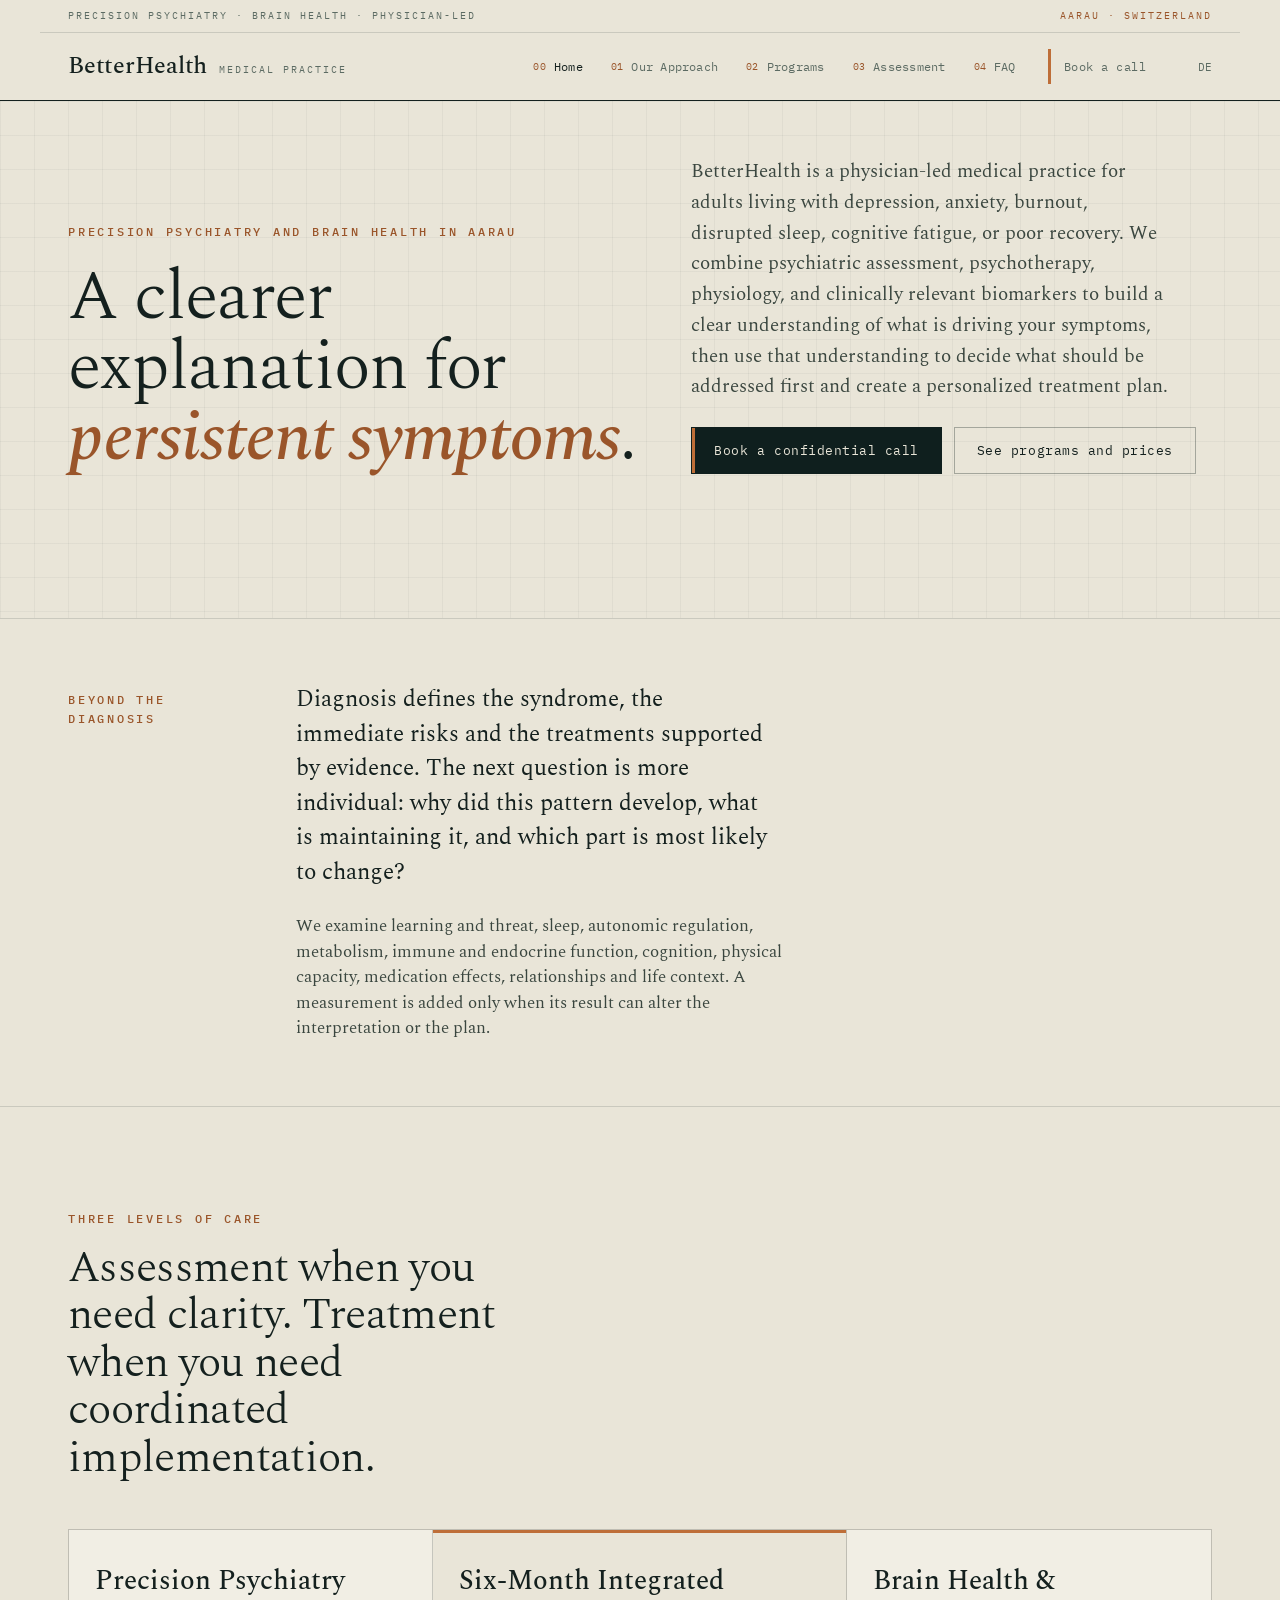
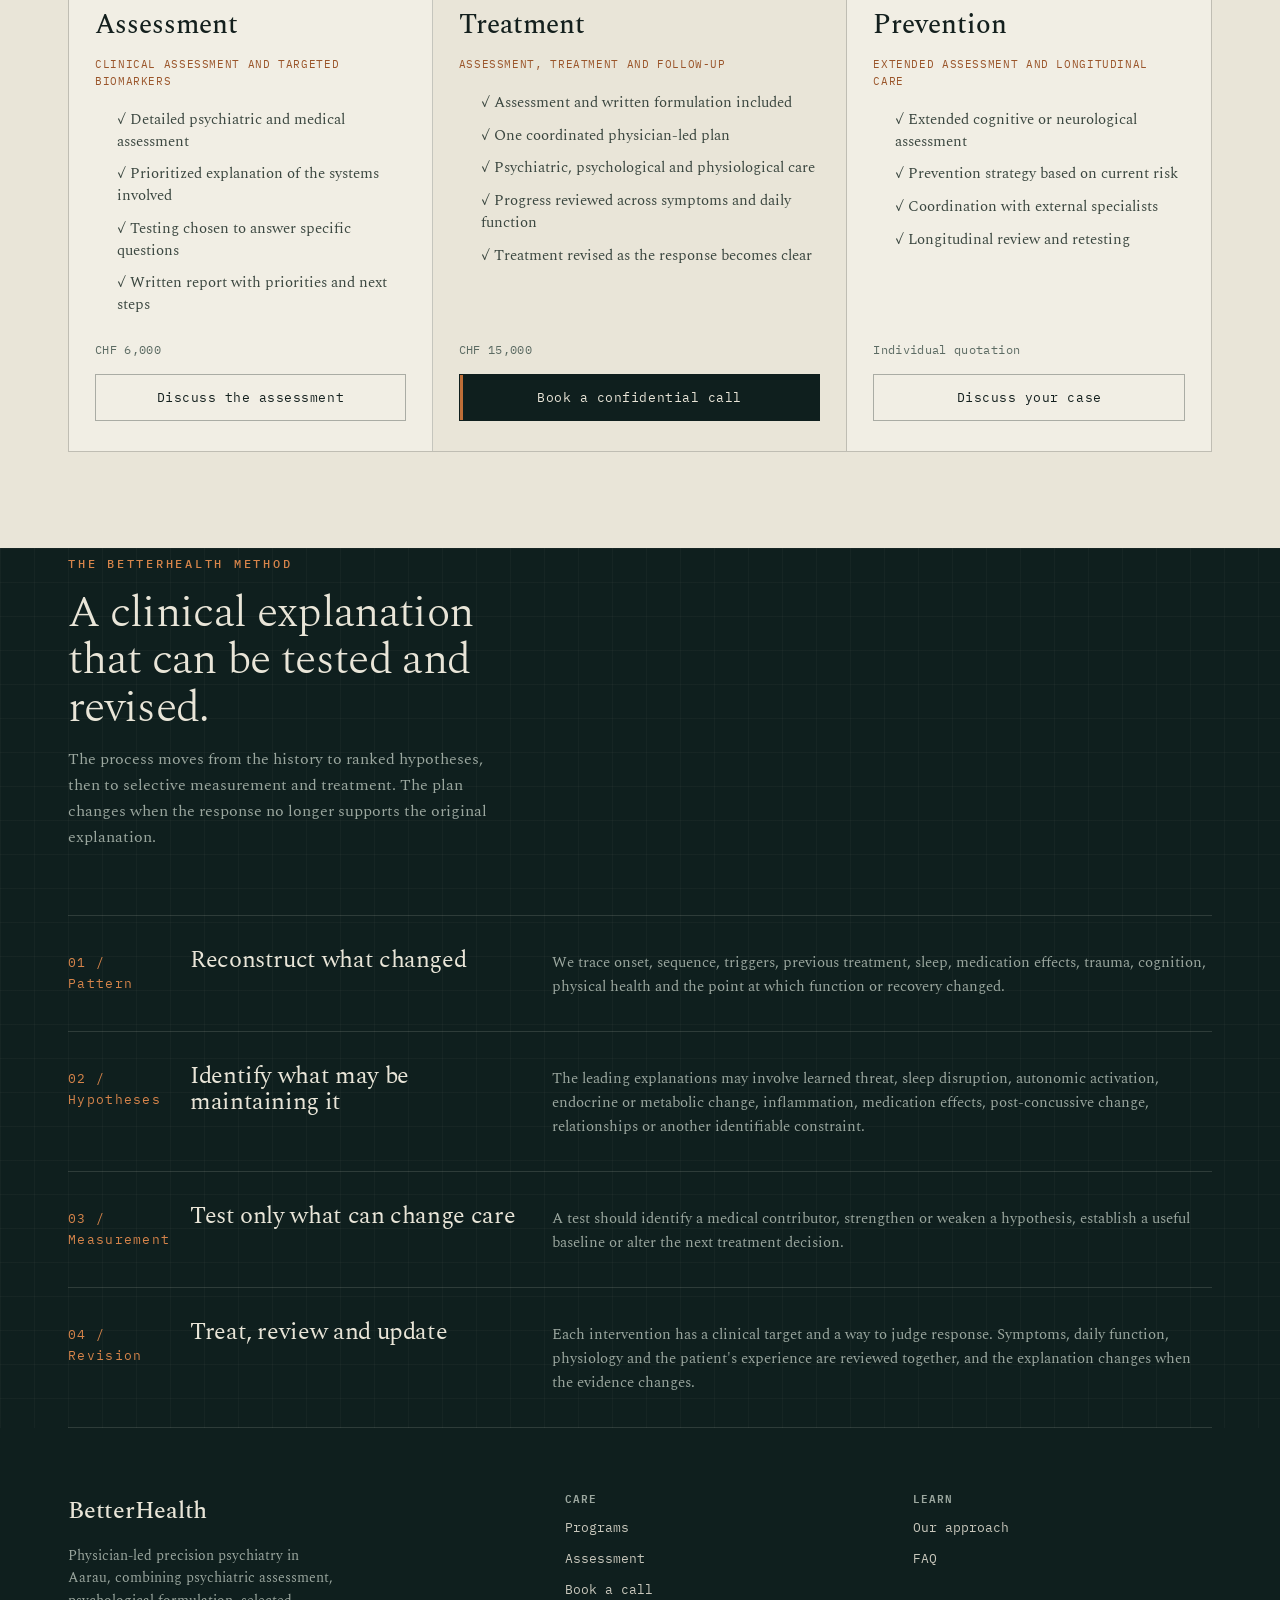
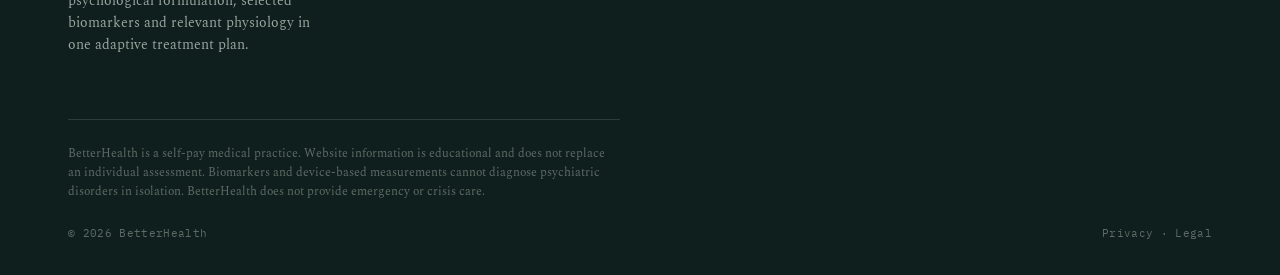
==== commit 07206a32: "Update homepage introductory paragraph" ====
--- a/index.html
+++ b/index.html
@@ -1 +1 @@
-<!DOCTYPE html><html lang="en"><head><meta charset="utf-8"/><meta name="viewport" content="width=device-width,initial-scale=1"/><meta name="theme-color" content="#17302d"/><meta name="color-scheme" content="light"/><title>BetterHealth | Precision psychiatry and brain health in Aarau</title><meta name="description" content="Physician-led precision psychiatry in Aarau for persistent depression, anxiety, burnout, sleep disruption, cognitive fatigue and reduced recovery."/><meta property="og:title" content="BetterHealth | Precision psychiatry and brain health in Aarau"/><meta property="og:description" content="Psychiatric assessment, psychotherapy, selected biomarkers and physiology brought together in one individualized treatment plan."/><meta property="og:type" content="website"/><link href="favicon.svg" rel="icon" type="image/svg+xml"/><link href="site.webmanifest" rel="manifest"/><link href="https://fonts.googleapis.com" rel="preconnect"/><link crossorigin href="https://fonts.gstatic.com" rel="preconnect"/><link href="https://fonts.googleapis.com/css2?family=Spectral:ital,wght@0,300;0,400;0,500;0,600;1,400;1,500&amp;family=IBM+Plex+Mono:wght@400;500;600&amp;display=swap" rel="stylesheet"/><link href="assets/styles.css" rel="stylesheet"/></head><body><a class="skip-link" href="#main-content">Skip to content</a><noscript><p class="no-js-notice">This website requires JavaScript for language switching and interactive elements.</p></noscript><header class="nav"><div class="registry"><span data-en="Precision psychiatry · Brain health · Physician-led" data-de="Präzisionspsychiatrie · Gehirngesundheit · Ärztlich geleitet">Precision psychiatry · Brain health · Physician-led</span><span data-en="Aarau · Switzerland" data-de="Aarau · Schweiz">Aarau · Switzerland</span></div><div class="nav-inner"><a class="brand" href=""><b>BetterHealth</b><span data-en="Medical Practice" data-de="Praxis">Medical Practice</span></a><button aria-controls="navMenu" aria-expanded="false" aria-label="Menu" class="menu-toggle" type="button">☰</button><nav aria-label="Primary" class="nav-index" id="navMenu"><a aria-current="page" href=""><i>00</i><span data-en="Home" data-de="Startseite">Home</span></a><a href="approach/"><i>01</i><span data-en="Our Approach" data-de="Unser Ansatz">Our Approach</span></a><a href="programs/"><i>02</i><span data-en="Programs" data-de="Programme">Programs</span></a><a href="assessment/"><i>03</i><span data-en="Assessment" data-de="Abklärung">Assessment</span></a><a href="faq/"><i>04</i><span data-en="FAQ" data-de="FAQ">FAQ</span></a><a class="btn btn-solid" href="contact/"><span data-en="Book a call" data-de="Gespräch buchen">Book a call</span></a><button aria-label="Switch language" class="lang-toggle" type="button"><span data-en="DE" data-de="EN">DE</span></button></nav></div></header><main class="page" id="main-content"><a id="top"></a><section class="hero"><div class="wrap"><div class="hero-head"><div><span class="cap" data-en="Precision psychiatry and brain health in Aarau" data-de="Präzisionspsychiatrie und Gehirngesundheit in Aarau">Precision psychiatry and brain health in Aarau</span><h1 style="margin-top:18px"><span data-en="A clearer explanation for " data-de="Eine klarere Erklärung für ">A clearer explanation for </span><em data-en="persistent symptoms" data-de="anhaltende Beschwerden">persistent symptoms</em><span data-en="." data-de=".">.</span></h1></div><div><p class="lede" data-en="BetterHealth is a physician-led medical practice for adults living with depression, anxiety, burnout, sleep disruption, cognitive fatigue or reduced recovery. We bring psychiatric assessment, psychotherapy, relevant physiology and selected biomarkers into one working explanation, then use it to decide what should be addressed first." data-de="BetterHealth ist eine ärztlich geleitete medizinische Praxis für Erwachsene mit Depression, Angst, Burnout, Schlafstörungen, kognitiver Erschöpfung oder verminderter Erholungsfähigkeit. Wir verbinden psychiatrische Abklärung, Psychotherapie, relevante Physiologie und ausgewählte Biomarker zu einer nachvollziehbaren Arbeitshypothese und leiten daraus ab, was zuerst behandelt werden sollte.">BetterHealth is a physician-led medical practice for adults living with depression, anxiety, burnout, sleep disruption, cognitive fatigue or reduced recovery. We bring psychiatric assessment, psychotherapy, relevant physiology and selected biomarkers into one working explanation, then use it to decide what should be addressed first.</p><div class="hero-actions"><a class="btn btn-solid" href="contact/"><span data-en="Book a confidential call" data-de="Vertrauliches Gespräch buchen">Book a confidential call</span></a><a class="btn btn-ghost" href="programs/"><span data-en="See programs and prices" data-de="Programme und Preise ansehen">See programs and prices</span></a></div></div></div></div></section><section class="thesis"><div class="wrap"><span class="cap" data-en="Beyond the diagnosis" data-de="Über die Diagnose hinaus">Beyond the diagnosis</span><div><p data-en="Diagnosis defines the syndrome, the immediate risks and the treatments supported by evidence. The next question is more individual: why did this pattern develop, what is maintaining it, and which part is most likely to change?" data-de="Die Diagnose ordnet das Syndrom, unmittelbare Risiken und evidenzbasierte Behandlungsoptionen ein. Danach folgt die individuellere Frage: Wie ist dieses Muster entstanden, wodurch wird es aufrechterhalten und welcher Teil lässt sich am ehesten verändern?">Diagnosis defines the syndrome, the immediate risks and the treatments supported by evidence. The next question is more individual: why did this pattern develop, what is maintaining it, and which part is most likely to change?</p><p data-en="We examine learning and threat, sleep, autonomic regulation, metabolism, immune and endocrine function, cognition, physical capacity, medication effects, relationships and life context. A measurement is added only when its result can alter the interpretation or the plan." data-de="Wir untersuchen Lernen und Bedrohungsverarbeitung, Schlaf, autonome Regulation, Stoffwechsel, Immun- und Hormonsystem, Kognition, körperliche Leistungsfähigkeit, Medikamenteneffekte, Beziehungen und Lebenskontext. Eine Messung wird nur ergänzt, wenn ihr Ergebnis die Interpretation oder den Plan verändern kann.">We examine learning and threat, sleep, autonomic regulation, metabolism, immune and endocrine function, cognition, physical capacity, medication effects, relationships and life context. A measurement is added only when its result can alter the interpretation or the plan.</p></div></div></section><section class="section programs"><div class="wrap"><div class="head reveal"><span class="cap" data-en="Three levels of care" data-de="Drei Betreuungstiefen">Three levels of care</span><h2 data-en="Assessment when you need clarity. Treatment when you need coordinated implementation." data-de="Abklärung, wenn Sie Klarheit brauchen. Behandlung, wenn Sie eine koordinierte Umsetzung benötigen.">Assessment when you need clarity. Treatment when you need coordinated implementation.</h2></div><div class="tgrid reveal"><div class="tcard"><div class="tname" data-en="Precision Psychiatry Assessment" data-de="Präzisionspsychiatrische Abklärung">Precision Psychiatry Assessment</div><div class="tfor" data-en="Clinical assessment and targeted biomarkers" data-de="Klinische Abklärung und gezielte Biomarker">Clinical assessment and targeted biomarkers</div><ul><li>✓ <span data-en="Detailed psychiatric and medical assessment" data-de="Vertiefte psychiatrische und medizinische Abklärung">Detailed psychiatric and medical assessment</span></li><li>✓ <span data-en="Prioritized explanation of the systems involved" data-de="Priorisierte Erklärung der beteiligten Systeme">Prioritized explanation of the systems involved</span></li><li>✓ <span data-en="Testing chosen to answer specific questions" data-de="Untersuchungen für klar definierte Fragestellungen">Testing chosen to answer specific questions</span></li><li>✓ <span data-en="Written report with priorities and next steps" data-de="Schriftlicher Bericht mit Prioritäten und nächsten Schritten">Written report with priorities and next steps</span></li></ul><div class="price" data-en="CHF 6,000" data-de="CHF 6.000">CHF 6,000</div><a class="btn btn-ghost" href="contact/"><span data-en="Discuss the assessment" data-de="Abklärung besprechen">Discuss the assessment</span></a></div><div class="tcard feat"><div class="tname" data-en="Six-Month Integrated Treatment" data-de="Sechsmonatige integrierte Behandlung">Six-Month Integrated Treatment</div><div class="tfor" data-en="Assessment, treatment and follow-up" data-de="Abklärung, Behandlung und Verlauf">Assessment, treatment and follow-up</div><ul><li>✓ <span data-en="Assessment and written formulation included" data-de="Abklärung und schriftliche Fallformulierung inbegriffen">Assessment and written formulation included</span></li><li>✓ <span data-en="One coordinated physician-led plan" data-de="Ein koordinierter, ärztlich geleiteter Plan">One coordinated physician-led plan</span></li><li>✓ <span data-en="Psychiatric, psychological and physiological care" data-de="Psychiatrische, psychologische und physiologische Behandlung">Psychiatric, psychological and physiological care</span></li><li>✓ <span data-en="Progress reviewed across symptoms and daily function" data-de="Verlaufskontrolle von Symptomen und Alltagsfunktion">Progress reviewed across symptoms and daily function</span></li><li>✓ <span data-en="Treatment revised as the response becomes clear" data-de="Anpassung der Behandlung anhand des tatsächlichen Verlaufs">Treatment revised as the response becomes clear</span></li></ul><div class="price" data-en="CHF 15,000" data-de="CHF 15.000">CHF 15,000</div><a class="btn btn-solid" href="contact/"><span data-en="Book a confidential call" data-de="Vertrauliches Gespräch buchen">Book a confidential call</span></a></div><div class="tcard"><div class="tname" data-en="Brain Health &amp; Prevention" data-de="Gehirngesundheit &amp; Prävention">Brain Health &amp; Prevention</div><div class="tfor" data-en="Extended assessment and longitudinal care" data-de="Erweiterte Abklärung und längerfristige Betreuung">Extended assessment and longitudinal care</div><ul><li>✓ <span data-en="Extended cognitive or neurological assessment" data-de="Erweiterte kognitive oder neurologische Abklärung">Extended cognitive or neurological assessment</span></li><li>✓ <span data-en="Prevention strategy based on current risk" data-de="Präventionsstrategie auf Grundlage des aktuellen Risikos">Prevention strategy based on current risk</span></li><li>✓ <span data-en="Coordination with external specialists" data-de="Koordination mit externen Fachpersonen">Coordination with external specialists</span></li><li>✓ <span data-en="Longitudinal review and retesting" data-de="Längerfristige Verlaufsbeurteilung und Wiederholungsmessungen">Longitudinal review and retesting</span></li></ul><div class="price" data-en="Individual quotation" data-de="Individuelle Offerte">Individual quotation</div><a class="btn btn-ghost" href="contact/"><span data-en="Discuss your case" data-de="Fall besprechen">Discuss your case</span></a></div></div></div></section><section class="method" id="method"><div class="wrap"><span class="cap reveal" data-en="The BetterHealth method" data-de="Die BetterHealth-Methode">The BetterHealth method</span><h2 class="reveal" data-en="A clinical explanation that can be tested and revised." data-de="Eine klinische Erklärung, die überprüft und angepasst werden kann.">A clinical explanation that can be tested and revised.</h2><p class="intro reveal" data-en="The process moves from the history to ranked hypotheses, then to selective measurement and treatment. The plan changes when the response no longer supports the original explanation." data-de="Der Prozess führt von der Vorgeschichte zu priorisierten Hypothesen, danach zu gezielten Messungen und Behandlung. Der Plan wird geändert, wenn der Verlauf die ursprüngliche Erklärung nicht mehr stützt.">The process moves from the history to ranked hypotheses, then to selective measurement and treatment. The plan changes when the response no longer supports the original explanation.</p><div class="seq"><div class="seqrow reveal"><span class="idx">01 / <span data-en="Pattern" data-de="Muster">Pattern</span></span><h3 data-en="Reconstruct what changed" data-de="Rekonstruieren, was sich verändert hat">Reconstruct what changed</h3><p data-en="We trace onset, sequence, triggers, previous treatment, sleep, medication effects, trauma, cognition, physical health and the point at which function or recovery changed." data-de="Wir erfassen Beginn, Abfolge, Auslöser, bisherige Behandlung, Schlaf, Medikamenteneffekte, Trauma, Kognition, körperliche Gesundheit und den Zeitpunkt, an dem Funktion oder Erholung sich verändert haben.">We trace onset, sequence, triggers, previous treatment, sleep, medication effects, trauma, cognition, physical health and the point at which function or recovery changed.</p></div><div class="seqrow reveal"><span class="idx">02 / <span data-en="Hypotheses" data-de="Hypothesen">Hypotheses</span></span><h3 data-en="Identify what may be maintaining it" data-de="Mögliche aufrechterhaltende Faktoren erkennen">Identify what may be maintaining it</h3><p data-en="The leading explanations may involve learned threat, sleep disruption, autonomic activation, endocrine or metabolic change, inflammation, medication effects, post-concussive change, relationships or another identifiable constraint." data-de="Die führenden Erklärungen können gelerntes Bedrohungserleben, Schlafstörung, autonome Aktivierung, endokrine oder metabolische Veränderungen, Entzündung, Medikamenteneffekte, postkommotionelle Veränderungen, Beziehungen oder eine andere erkennbare Einschränkung betreffen.">The leading explanations may involve learned threat, sleep disruption, autonomic activation, endocrine or metabolic change, inflammation, medication effects, post-concussive change, relationships or another identifiable constraint.</p></div><div class="seqrow reveal"><span class="idx">03 / <span data-en="Measurement" data-de="Messung">Measurement</span></span><h3 data-en="Test only what can change care" data-de="Nur messen, was die Behandlung verändern kann">Test only what can change care</h3><p data-en="A test should identify a medical contributor, strengthen or weaken a hypothesis, establish a useful baseline or alter the next treatment decision." data-de="Eine Untersuchung sollte einen medizinischen Einflussfaktor erkennen, eine Hypothese stützen oder abschwächen, einen sinnvollen Ausgangswert festlegen oder die nächste Behandlungsentscheidung verändern.">A test should identify a medical contributor, strengthen or weaken a hypothesis, establish a useful baseline or alter the next treatment decision.</p></div><div class="seqrow reveal"><span class="idx">04 / <span data-en="Revision" data-de="Anpassung">Revision</span></span><h3 data-en="Treat, review and update" data-de="Behandeln, überprüfen und anpassen">Treat, review and update</h3><p data-en="Each intervention has a clinical target and a way to judge response. Symptoms, daily function, physiology and the patient's experience are reviewed together, and the explanation changes when the evidence changes." data-de="Jede Intervention hat ein klinisches Ziel und eine Methode zur Beurteilung des Ansprechens. Symptome, Alltagsfunktion, Physiologie und die Erfahrung des Patienten werden gemeinsam betrachtet, und die Erklärung ändert sich mit der Evidenz.">Each intervention has a clinical target and a way to judge response. Symptoms, daily function, physiology and the patient's experience are reviewed together, and the explanation changes when the evidence changes.</p></div></div></div></section></main><footer><div class="wrap"><div class="fcols"><div><a class="brand" href=""><b>BetterHealth</b></a><p class="fdesc" data-en="Physician-led precision psychiatry in Aarau, combining psychiatric assessment, psychological formulation, selected biomarkers and relevant physiology in one adaptive treatment plan." data-de="Ärztlich geleitete Präzisionspsychiatrie in Aarau, die psychiatrische Abklärung, psychologische Fallformulierung, ausgewählte Biomarker und relevante Physiologie in einem anpassbaren Behandlungsplan verbindet.">Physician-led precision psychiatry in Aarau, combining psychiatric assessment, psychological formulation, selected biomarkers and relevant physiology in one adaptive treatment plan.</p></div><div class="fcol"><h4 data-en="Care" data-de="Behandlung">Care</h4><a data-en="Programs" data-de="Programme" href="programs/">Programs</a><a data-en="Assessment" data-de="Abklärung" href="assessment/">Assessment</a><a data-en="Book a call" data-de="Gespräch buchen" href="contact/">Book a call</a></div><div class="fcol"><h4 data-en="Learn" data-de="Wissen">Learn</h4><a data-en="Our approach" data-de="Unser Ansatz" href="approach/">Our approach</a><a data-en="FAQ" data-de="FAQ" href="faq/">FAQ</a></div></div><p class="disclaimer" data-en="BetterHealth is a self-pay medical practice. Website information is educational and does not replace an individual assessment. Biomarkers and device-based measurements cannot diagnose psychiatric disorders in isolation. BetterHealth does not provide emergency or crisis care." data-de="BetterHealth ist eine medizinische Selbstzahlerpraxis. Die Informationen auf dieser Website dienen der Aufklärung und ersetzen keine individuelle Abklärung. Biomarker und gerätebasierte Messungen können psychiatrische Erkrankungen nicht isoliert diagnostizieren. BetterHealth bietet keine Notfall- oder Krisenversorgung.">BetterHealth is a self-pay medical practice. Website information is educational and does not replace an individual assessment. Biomarkers and device-based measurements cannot diagnose psychiatric disorders in isolation. BetterHealth does not provide emergency or crisis care.</p><div class="fbottom"><span>© 2026 BetterHealth</span><span data-en="Privacy · Legal" data-de="Datenschutz · Rechtliches">Privacy · Legal</span></div></div></footer><script defer src="assets/app.js"></script></body></html>+<!DOCTYPE html><html lang="en"><head><meta charset="utf-8"/><meta name="viewport" content="width=device-width,initial-scale=1"/><meta name="theme-color" content="#17302d"/><meta name="color-scheme" content="light"/><title>BetterHealth | Precision psychiatry and brain health in Aarau</title><meta name="description" content="Physician-led precision psychiatry in Aarau for persistent depression, anxiety, burnout, sleep disruption, cognitive fatigue and reduced recovery."/><meta property="og:title" content="BetterHealth | Precision psychiatry and brain health in Aarau"/><meta property="og:description" content="Psychiatric assessment, psychotherapy, selected biomarkers and physiology brought together in one individualized treatment plan."/><meta property="og:type" content="website"/><link href="favicon.svg" rel="icon" type="image/svg+xml"/><link href="site.webmanifest" rel="manifest"/><link href="https://fonts.googleapis.com" rel="preconnect"/><link crossorigin href="https://fonts.gstatic.com" rel="preconnect"/><link href="https://fonts.googleapis.com/css2?family=Spectral:ital,wght@0,300;0,400;0,500;0,600;1,400;1,500&amp;family=IBM+Plex+Mono:wght@400;500;600&amp;display=swap" rel="stylesheet"/><link href="assets/styles.css" rel="stylesheet"/></head><body><a class="skip-link" href="#main-content">Skip to content</a><noscript><p class="no-js-notice">This website requires JavaScript for language switching and interactive elements.</p></noscript><header class="nav"><div class="registry"><span data-en="Precision psychiatry · Brain health · Physician-led" data-de="Präzisionspsychiatrie · Gehirngesundheit · Ärztlich geleitet">Precision psychiatry · Brain health · Physician-led</span><span data-en="Aarau · Switzerland" data-de="Aarau · Schweiz">Aarau · Switzerland</span></div><div class="nav-inner"><a class="brand" href=""><b>BetterHealth</b><span data-en="Medical Practice" data-de="Praxis">Medical Practice</span></a><button aria-controls="navMenu" aria-expanded="false" aria-label="Menu" class="menu-toggle" type="button">☰</button><nav aria-label="Primary" class="nav-index" id="navMenu"><a aria-current="page" href=""><i>00</i><span data-en="Home" data-de="Startseite">Home</span></a><a href="approach/"><i>01</i><span data-en="Our Approach" data-de="Unser Ansatz">Our Approach</span></a><a href="programs/"><i>02</i><span data-en="Programs" data-de="Programme">Programs</span></a><a href="assessment/"><i>03</i><span data-en="Assessment" data-de="Abklärung">Assessment</span></a><a href="faq/"><i>04</i><span data-en="FAQ" data-de="FAQ">FAQ</span></a><a class="btn btn-solid" href="contact/"><span data-en="Book a call" data-de="Gespräch buchen">Book a call</span></a><button aria-label="Switch language" class="lang-toggle" type="button"><span data-en="DE" data-de="EN">DE</span></button></nav></div></header><main class="page" id="main-content"><a id="top"></a><section class="hero"><div class="wrap"><div class="hero-head"><div><span class="cap" data-en="Precision psychiatry and brain health in Aarau" data-de="Präzisionspsychiatrie und Gehirngesundheit in Aarau">Precision psychiatry and brain health in Aarau</span><h1 style="margin-top:18px"><span data-en="A clearer explanation for " data-de="Eine klarere Erklärung für ">A clearer explanation for </span><em data-en="persistent symptoms" data-de="anhaltende Beschwerden">persistent symptoms</em><span data-en="." data-de=".">.</span></h1></div><div><p class="lede" data-en="BetterHealth is a physician-led medical practice for adults living with depression, anxiety, burnout, disrupted sleep, cognitive fatigue, or poor recovery. We combine psychiatric assessment, psychotherapy, physiology, and clinically relevant biomarkers to build a clear understanding of what is driving your symptoms, then use that understanding to decide what should be addressed first and create a personalized treatment plan." data-de="BetterHealth ist eine ärztlich geleitete medizinische Praxis für Erwachsene mit Depression, Angst, Burnout, gestörtem Schlaf, kognitiver Erschöpfung oder unzureichender Erholung. Wir verbinden psychiatrische Abklärung, Psychotherapie, Physiologie und klinisch relevante Biomarker, um klar zu verstehen, was Ihre Beschwerden antreibt. Dieses Verständnis nutzen wir, um zu entscheiden, was zuerst behandelt werden sollte, und einen personalisierten Behandlungsplan zu erstellen.">BetterHealth is a physician-led medical practice for adults living with depression, anxiety, burnout, disrupted sleep, cognitive fatigue, or poor recovery. We combine psychiatric assessment, psychotherapy, physiology, and clinically relevant biomarkers to build a clear understanding of what is driving your symptoms, then use that understanding to decide what should be addressed first and create a personalized treatment plan.</p><div class="hero-actions"><a class="btn btn-solid" href="contact/"><span data-en="Book a confidential call" data-de="Vertrauliches Gespräch buchen">Book a confidential call</span></a><a class="btn btn-ghost" href="programs/"><span data-en="See programs and prices" data-de="Programme und Preise ansehen">See programs and prices</span></a></div></div></div></div></section><section class="thesis"><div class="wrap"><span class="cap" data-en="Beyond the diagnosis" data-de="Über die Diagnose hinaus">Beyond the diagnosis</span><div><p data-en="Diagnosis defines the syndrome, the immediate risks and the treatments supported by evidence. The next question is more individual: why did this pattern develop, what is maintaining it, and which part is most likely to change?" data-de="Die Diagnose ordnet das Syndrom, unmittelbare Risiken und evidenzbasierte Behandlungsoptionen ein. Danach folgt die individuellere Frage: Wie ist dieses Muster entstanden, wodurch wird es aufrechterhalten und welcher Teil lässt sich am ehesten verändern?">Diagnosis defines the syndrome, the immediate risks and the treatments supported by evidence. The next question is more individual: why did this pattern develop, what is maintaining it, and which part is most likely to change?</p><p data-en="We examine learning and threat, sleep, autonomic regulation, metabolism, immune and endocrine function, cognition, physical capacity, medication effects, relationships and life context. A measurement is added only when its result can alter the interpretation or the plan." data-de="Wir untersuchen Lernen und Bedrohungsverarbeitung, Schlaf, autonome Regulation, Stoffwechsel, Immun- und Hormonsystem, Kognition, körperliche Leistungsfähigkeit, Medikamenteneffekte, Beziehungen und Lebenskontext. Eine Messung wird nur ergänzt, wenn ihr Ergebnis die Interpretation oder den Plan verändern kann.">We examine learning and threat, sleep, autonomic regulation, metabolism, immune and endocrine function, cognition, physical capacity, medication effects, relationships and life context. A measurement is added only when its result can alter the interpretation or the plan.</p></div></div></section><section class="section programs"><div class="wrap"><div class="head reveal"><span class="cap" data-en="Three levels of care" data-de="Drei Betreuungstiefen">Three levels of care</span><h2 data-en="Assessment when you need clarity. Treatment when you need coordinated implementation." data-de="Abklärung, wenn Sie Klarheit brauchen. Behandlung, wenn Sie eine koordinierte Umsetzung benötigen.">Assessment when you need clarity. Treatment when you need coordinated implementation.</h2></div><div class="tgrid reveal"><div class="tcard"><div class="tname" data-en="Precision Psychiatry Assessment" data-de="Präzisionspsychiatrische Abklärung">Precision Psychiatry Assessment</div><div class="tfor" data-en="Clinical assessment and targeted biomarkers" data-de="Klinische Abklärung und gezielte Biomarker">Clinical assessment and targeted biomarkers</div><ul><li>✓ <span data-en="Detailed psychiatric and medical assessment" data-de="Vertiefte psychiatrische und medizinische Abklärung">Detailed psychiatric and medical assessment</span></li><li>✓ <span data-en="Prioritized explanation of the systems involved" data-de="Priorisierte Erklärung der beteiligten Systeme">Prioritized explanation of the systems involved</span></li><li>✓ <span data-en="Testing chosen to answer specific questions" data-de="Untersuchungen für klar definierte Fragestellungen">Testing chosen to answer specific questions</span></li><li>✓ <span data-en="Written report with priorities and next steps" data-de="Schriftlicher Bericht mit Prioritäten und nächsten Schritten">Written report with priorities and next steps</span></li></ul><div class="price" data-en="CHF 6,000" data-de="CHF 6.000">CHF 6,000</div><a class="btn btn-ghost" href="contact/"><span data-en="Discuss the assessment" data-de="Abklärung besprechen">Discuss the assessment</span></a></div><div class="tcard feat"><div class="tname" data-en="Six-Month Integrated Treatment" data-de="Sechsmonatige integrierte Behandlung">Six-Month Integrated Treatment</div><div class="tfor" data-en="Assessment, treatment and follow-up" data-de="Abklärung, Behandlung und Verlauf">Assessment, treatment and follow-up</div><ul><li>✓ <span data-en="Assessment and written formulation included" data-de="Abklärung und schriftliche Fallformulierung inbegriffen">Assessment and written formulation included</span></li><li>✓ <span data-en="One coordinated physician-led plan" data-de="Ein koordinierter, ärztlich geleiteter Plan">One coordinated physician-led plan</span></li><li>✓ <span data-en="Psychiatric, psychological and physiological care" data-de="Psychiatrische, psychologische und physiologische Behandlung">Psychiatric, psychological and physiological care</span></li><li>✓ <span data-en="Progress reviewed across symptoms and daily function" data-de="Verlaufskontrolle von Symptomen und Alltagsfunktion">Progress reviewed across symptoms and daily function</span></li><li>✓ <span data-en="Treatment revised as the response becomes clear" data-de="Anpassung der Behandlung anhand des tatsächlichen Verlaufs">Treatment revised as the response becomes clear</span></li></ul><div class="price" data-en="CHF 15,000" data-de="CHF 15.000">CHF 15,000</div><a class="btn btn-solid" href="contact/"><span data-en="Book a confidential call" data-de="Vertrauliches Gespräch buchen">Book a confidential call</span></a></div><div class="tcard"><div class="tname" data-en="Brain Health &amp; Prevention" data-de="Gehirngesundheit &amp; Prävention">Brain Health &amp; Prevention</div><div class="tfor" data-en="Extended assessment and longitudinal care" data-de="Erweiterte Abklärung und längerfristige Betreuung">Extended assessment and longitudinal care</div><ul><li>✓ <span data-en="Extended cognitive or neurological assessment" data-de="Erweiterte kognitive oder neurologische Abklärung">Extended cognitive or neurological assessment</span></li><li>✓ <span data-en="Prevention strategy based on current risk" data-de="Präventionsstrategie auf Grundlage des aktuellen Risikos">Prevention strategy based on current risk</span></li><li>✓ <span data-en="Coordination with external specialists" data-de="Koordination mit externen Fachpersonen">Coordination with external specialists</span></li><li>✓ <span data-en="Longitudinal review and retesting" data-de="Längerfristige Verlaufsbeurteilung und Wiederholungsmessungen">Longitudinal review and retesting</span></li></ul><div class="price" data-en="Individual quotation" data-de="Individuelle Offerte">Individual quotation</div><a class="btn btn-ghost" href="contact/"><span data-en="Discuss your case" data-de="Fall besprechen">Discuss your case</span></a></div></div></div></section><section class="method" id="method"><div class="wrap"><span class="cap reveal" data-en="The BetterHealth method" data-de="Die BetterHealth-Methode">The BetterHealth method</span><h2 class="reveal" data-en="A clinical explanation that can be tested and revised." data-de="Eine klinische Erklärung, die überprüft und angepasst werden kann.">A clinical explanation that can be tested and revised.</h2><p class="intro reveal" data-en="The process moves from the history to ranked hypotheses, then to selective measurement and treatment. The plan changes when the response no longer supports the original explanation." data-de="Der Prozess führt von der Vorgeschichte zu priorisierten Hypothesen, danach zu gezielten Messungen und Behandlung. Der Plan wird geändert, wenn der Verlauf die ursprüngliche Erklärung nicht mehr stützt.">The process moves from the history to ranked hypotheses, then to selective measurement and treatment. The plan changes when the response no longer supports the original explanation.</p><div class="seq"><div class="seqrow reveal"><span class="idx">01 / <span data-en="Pattern" data-de="Muster">Pattern</span></span><h3 data-en="Reconstruct what changed" data-de="Rekonstruieren, was sich verändert hat">Reconstruct what changed</h3><p data-en="We trace onset, sequence, triggers, previous treatment, sleep, medication effects, trauma, cognition, physical health and the point at which function or recovery changed." data-de="Wir erfassen Beginn, Abfolge, Auslöser, bisherige Behandlung, Schlaf, Medikamenteneffekte, Trauma, Kognition, körperliche Gesundheit und den Zeitpunkt, an dem Funktion oder Erholung sich verändert haben.">We trace onset, sequence, triggers, previous treatment, sleep, medication effects, trauma, cognition, physical health and the point at which function or recovery changed.</p></div><div class="seqrow reveal"><span class="idx">02 / <span data-en="Hypotheses" data-de="Hypothesen">Hypotheses</span></span><h3 data-en="Identify what may be maintaining it" data-de="Mögliche aufrechterhaltende Faktoren erkennen">Identify what may be maintaining it</h3><p data-en="The leading explanations may involve learned threat, sleep disruption, autonomic activation, endocrine or metabolic change, inflammation, medication effects, post-concussive change, relationships or another identifiable constraint." data-de="Die führenden Erklärungen können gelerntes Bedrohungserleben, Schlafstörung, autonome Aktivierung, endokrine oder metabolische Veränderungen, Entzündung, Medikamenteneffekte, postkommotionelle Veränderungen, Beziehungen oder eine andere erkennbare Einschränkung betreffen.">The leading explanations may involve learned threat, sleep disruption, autonomic activation, endocrine or metabolic change, inflammation, medication effects, post-concussive change, relationships or another identifiable constraint.</p></div><div class="seqrow reveal"><span class="idx">03 / <span data-en="Measurement" data-de="Messung">Measurement</span></span><h3 data-en="Test only what can change care" data-de="Nur messen, was die Behandlung verändern kann">Test only what can change care</h3><p data-en="A test should identify a medical contributor, strengthen or weaken a hypothesis, establish a useful baseline or alter the next treatment decision." data-de="Eine Untersuchung sollte einen medizinischen Einflussfaktor erkennen, eine Hypothese stützen oder abschwächen, einen sinnvollen Ausgangswert festlegen oder die nächste Behandlungsentscheidung verändern.">A test should identify a medical contributor, strengthen or weaken a hypothesis, establish a useful baseline or alter the next treatment decision.</p></div><div class="seqrow reveal"><span class="idx">04 / <span data-en="Revision" data-de="Anpassung">Revision</span></span><h3 data-en="Treat, review and update" data-de="Behandeln, überprüfen und anpassen">Treat, review and update</h3><p data-en="Each intervention has a clinical target and a way to judge response. Symptoms, daily function, physiology and the patient's experience are reviewed together, and the explanation changes when the evidence changes." data-de="Jede Intervention hat ein klinisches Ziel und eine Methode zur Beurteilung des Ansprechens. Symptome, Alltagsfunktion, Physiologie und die Erfahrung des Patienten werden gemeinsam betrachtet, und die Erklärung ändert sich mit der Evidenz.">Each intervention has a clinical target and a way to judge response. Symptoms, daily function, physiology and the patient's experience are reviewed together, and the explanation changes when the evidence changes.</p></div></div></div></section></main><footer><div class="wrap"><div class="fcols"><div><a class="brand" href=""><b>BetterHealth</b></a><p class="fdesc" data-en="Physician-led precision psychiatry in Aarau, combining psychiatric assessment, psychological formulation, selected biomarkers and relevant physiology in one adaptive treatment plan." data-de="Ärztlich geleitete Präzisionspsychiatrie in Aarau, die psychiatrische Abklärung, psychologische Fallformulierung, ausgewählte Biomarker und relevante Physiologie in einem anpassbaren Behandlungsplan verbindet.">Physician-led precision psychiatry in Aarau, combining psychiatric assessment, psychological formulation, selected biomarkers and relevant physiology in one adaptive treatment plan.</p></div><div class="fcol"><h4 data-en="Care" data-de="Behandlung">Care</h4><a data-en="Programs" data-de="Programme" href="programs/">Programs</a><a data-en="Assessment" data-de="Abklärung" href="assessment/">Assessment</a><a data-en="Book a call" data-de="Gespräch buchen" href="contact/">Book a call</a></div><div class="fcol"><h4 data-en="Learn" data-de="Wissen">Learn</h4><a data-en="Our approach" data-de="Unser Ansatz" href="approach/">Our approach</a><a data-en="FAQ" data-de="FAQ" href="faq/">FAQ</a></div></div><p class="disclaimer" data-en="BetterHealth is a self-pay medical practice. Website information is educational and does not replace an individual assessment. Biomarkers and device-based measurements cannot diagnose psychiatric disorders in isolation. BetterHealth does not provide emergency or crisis care." data-de="BetterHealth ist eine medizinische Selbstzahlerpraxis. Die Informationen auf dieser Website dienen der Aufklärung und ersetzen keine individuelle Abklärung. Biomarker und gerätebasierte Messungen können psychiatrische Erkrankungen nicht isoliert diagnostizieren. BetterHealth bietet keine Notfall- oder Krisenversorgung.">BetterHealth is a self-pay medical practice. Website information is educational and does not replace an individual assessment. Biomarkers and device-based measurements cannot diagnose psychiatric disorders in isolation. BetterHealth does not provide emergency or crisis care.</p><div class="fbottom"><span>© 2026 BetterHealth</span><span data-en="Privacy · Legal" data-de="Datenschutz · Rechtliches">Privacy · Legal</span></div></div></footer><script defer src="assets/app.js"></script></body></html>
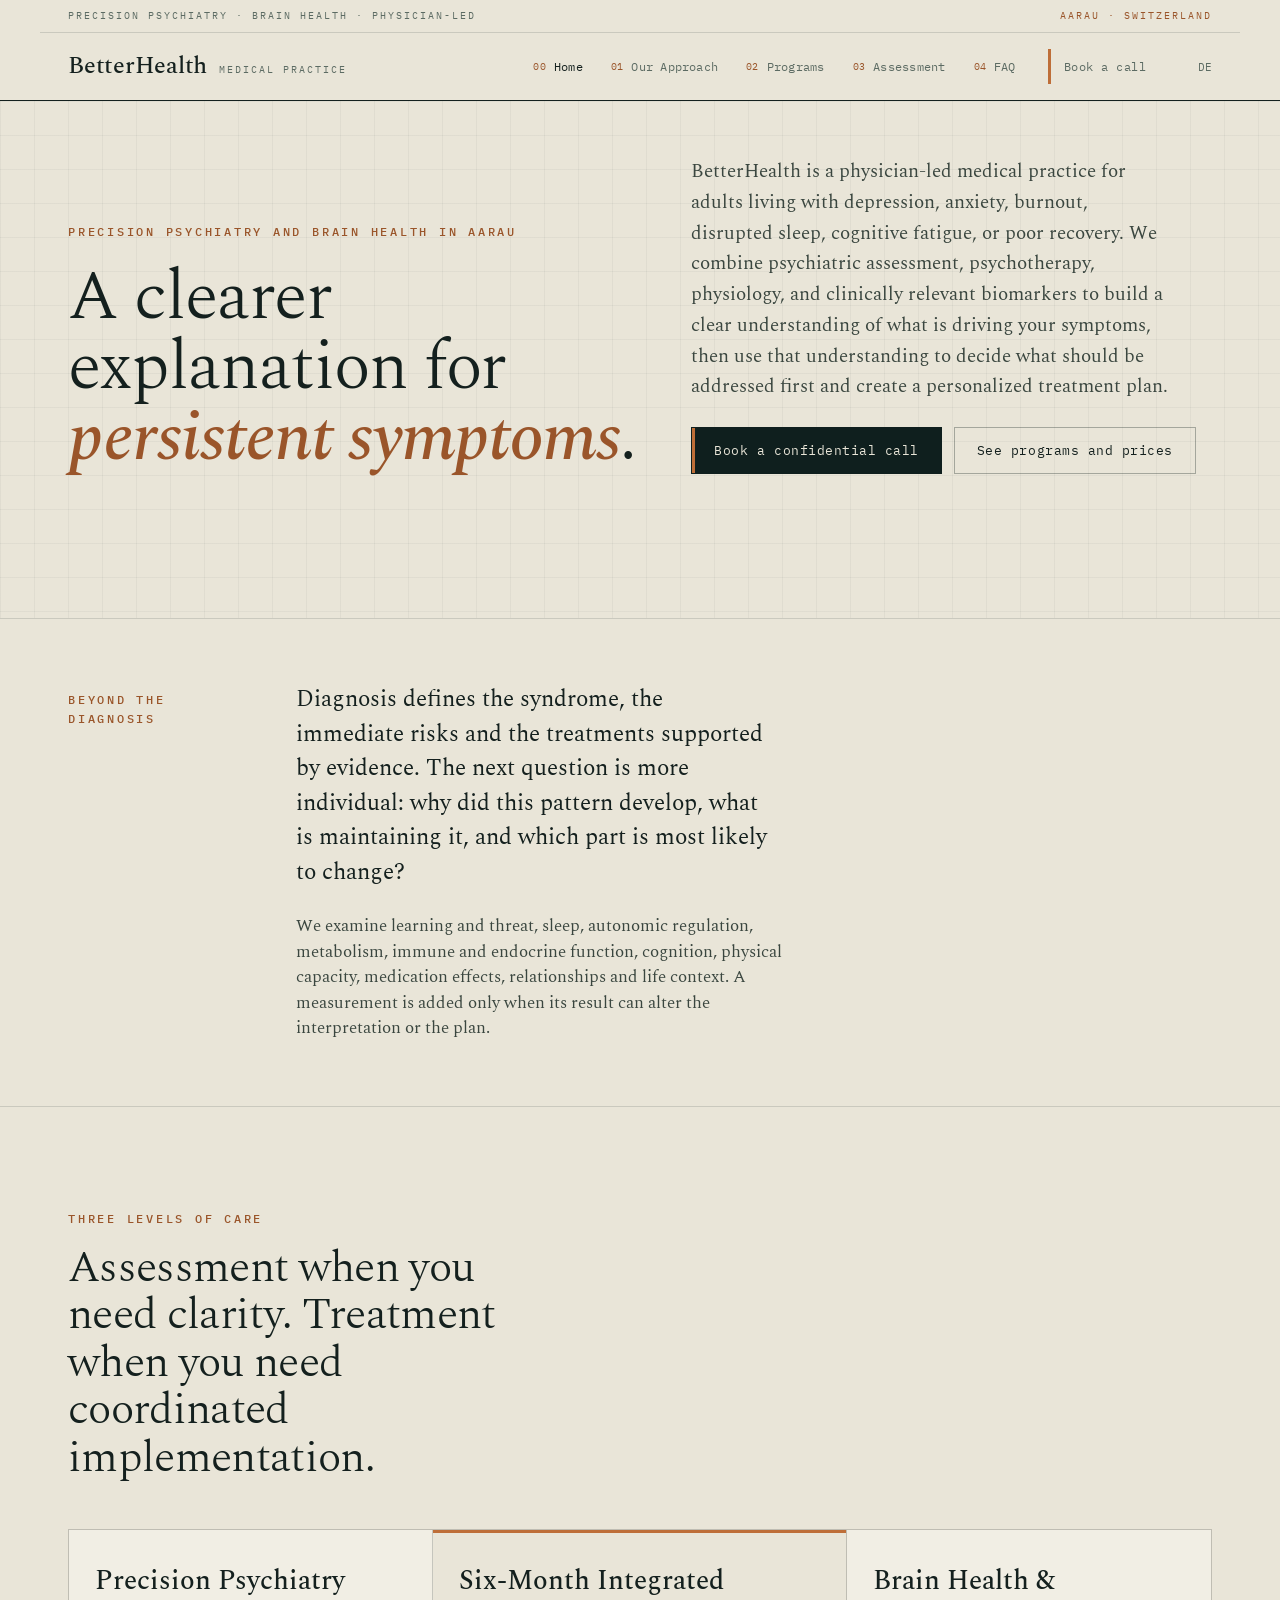
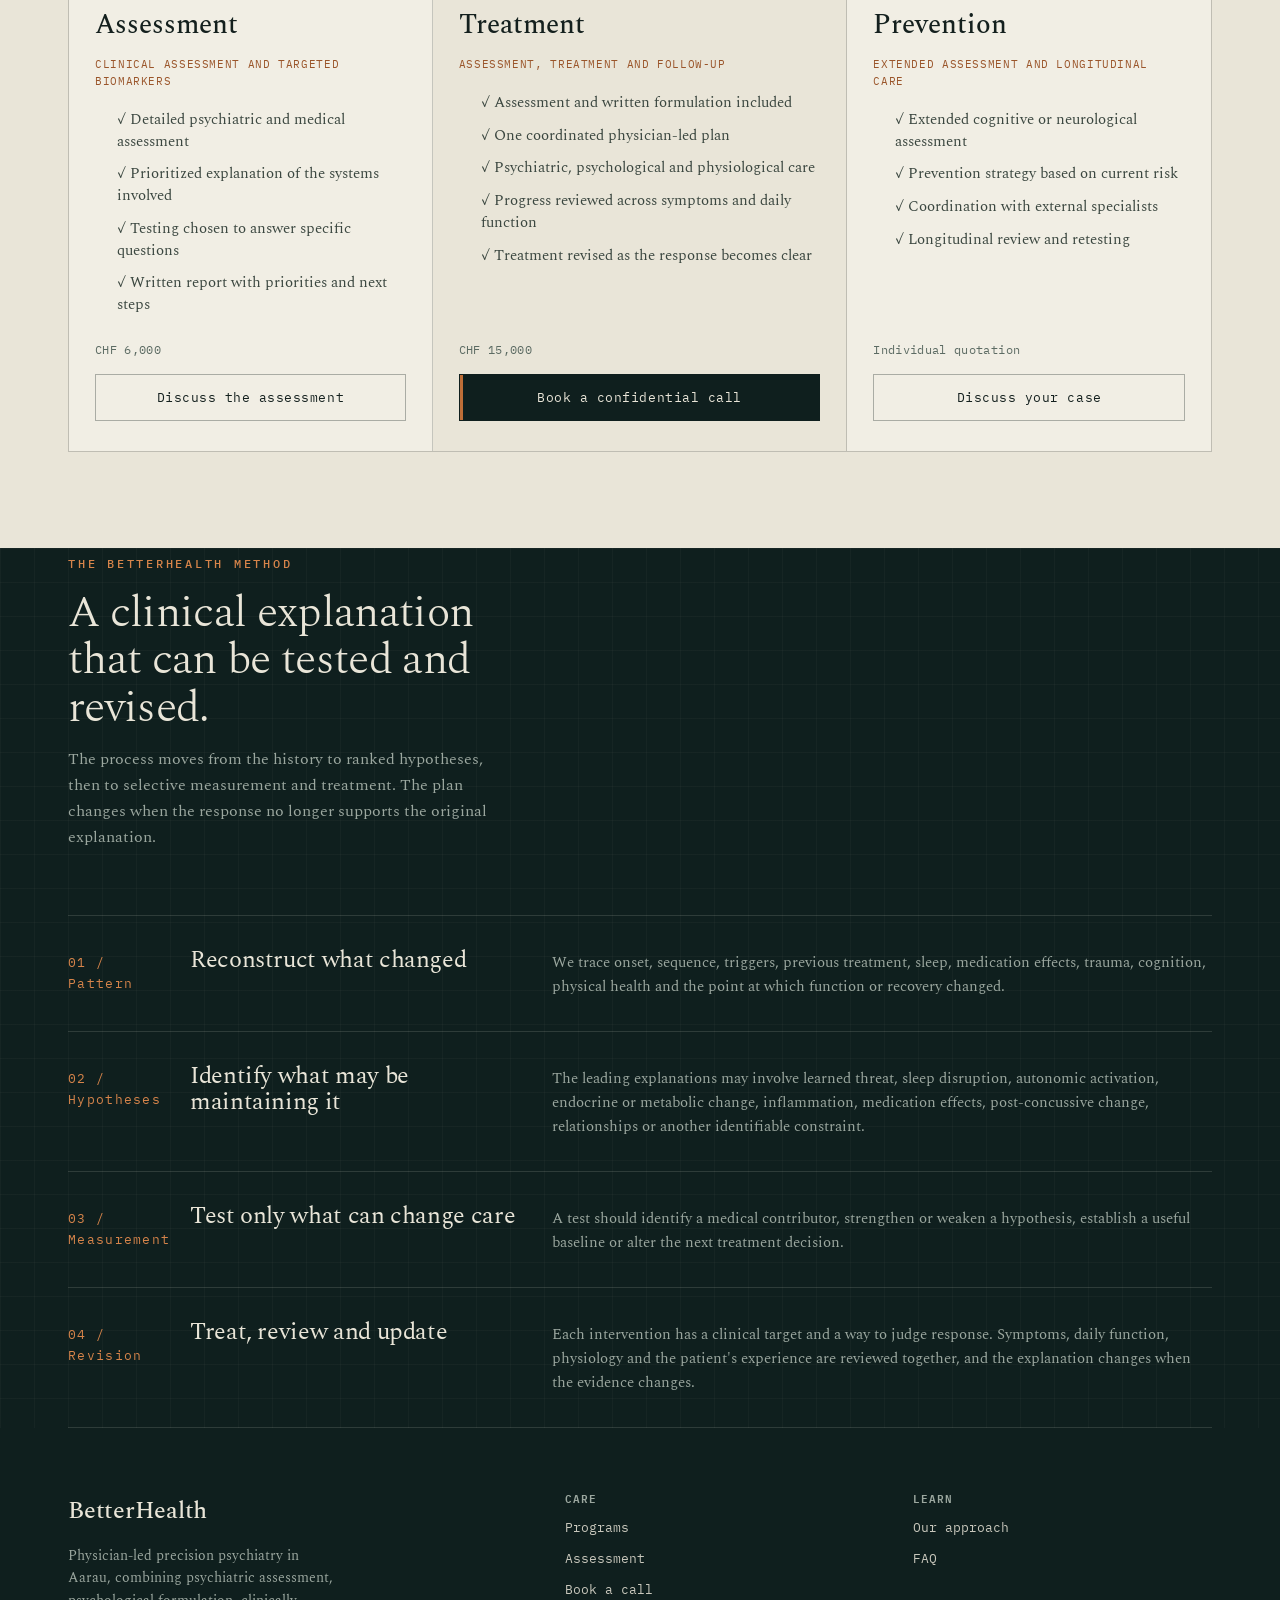
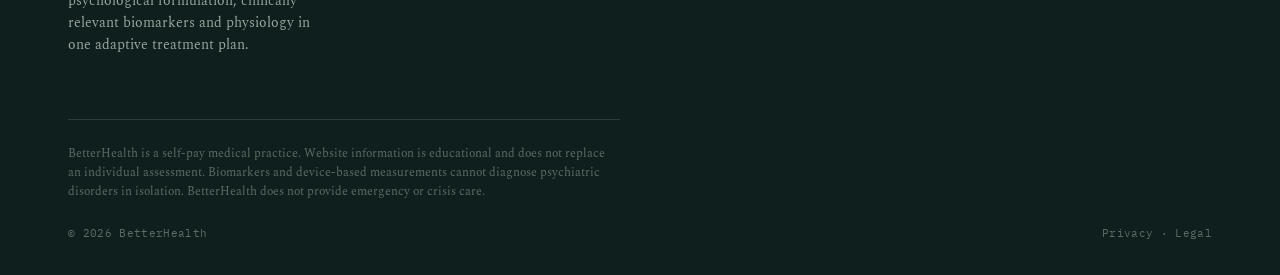
==== commit 064fc555: "Incorporate uploaded BetterHealth design into homepage" ====
--- a/index.html
+++ b/index.html
@@ -1 +1 @@
-<!DOCTYPE html><html lang="en"><head><meta charset="utf-8"/><meta name="viewport" content="width=device-width,initial-scale=1"/><meta name="theme-color" content="#17302d"/><meta name="color-scheme" content="light"/><title>BetterHealth | Precision psychiatry and brain health in Aarau</title><meta name="description" content="Physician-led precision psychiatry in Aarau for persistent depression, anxiety, burnout, sleep disruption, cognitive fatigue and reduced recovery."/><meta property="og:title" content="BetterHealth | Precision psychiatry and brain health in Aarau"/><meta property="og:description" content="Psychiatric assessment, psychotherapy, selected biomarkers and physiology brought together in one individualized treatment plan."/><meta property="og:type" content="website"/><link href="favicon.svg" rel="icon" type="image/svg+xml"/><link href="site.webmanifest" rel="manifest"/><link href="https://fonts.googleapis.com" rel="preconnect"/><link crossorigin href="https://fonts.gstatic.com" rel="preconnect"/><link href="https://fonts.googleapis.com/css2?family=Spectral:ital,wght@0,300;0,400;0,500;0,600;1,400;1,500&amp;family=IBM+Plex+Mono:wght@400;500;600&amp;display=swap" rel="stylesheet"/><link href="assets/styles.css" rel="stylesheet"/></head><body><a class="skip-link" href="#main-content">Skip to content</a><noscript><p class="no-js-notice">This website requires JavaScript for language switching and interactive elements.</p></noscript><header class="nav"><div class="registry"><span data-en="Precision psychiatry · Brain health · Physician-led" data-de="Präzisionspsychiatrie · Gehirngesundheit · Ärztlich geleitet">Precision psychiatry · Brain health · Physician-led</span><span data-en="Aarau · Switzerland" data-de="Aarau · Schweiz">Aarau · Switzerland</span></div><div class="nav-inner"><a class="brand" href=""><b>BetterHealth</b><span data-en="Medical Practice" data-de="Praxis">Medical Practice</span></a><button aria-controls="navMenu" aria-expanded="false" aria-label="Menu" class="menu-toggle" type="button">☰</button><nav aria-label="Primary" class="nav-index" id="navMenu"><a aria-current="page" href=""><i>00</i><span data-en="Home" data-de="Startseite">Home</span></a><a href="approach/"><i>01</i><span data-en="Our Approach" data-de="Unser Ansatz">Our Approach</span></a><a href="programs/"><i>02</i><span data-en="Programs" data-de="Programme">Programs</span></a><a href="assessment/"><i>03</i><span data-en="Assessment" data-de="Abklärung">Assessment</span></a><a href="faq/"><i>04</i><span data-en="FAQ" data-de="FAQ">FAQ</span></a><a class="btn btn-solid" href="contact/"><span data-en="Book a call" data-de="Gespräch buchen">Book a call</span></a><button aria-label="Switch language" class="lang-toggle" type="button"><span data-en="DE" data-de="EN">DE</span></button></nav></div></header><main class="page" id="main-content"><a id="top"></a><section class="hero"><div class="wrap"><div class="hero-head"><div><span class="cap" data-en="Precision psychiatry and brain health in Aarau" data-de="Präzisionspsychiatrie und Gehirngesundheit in Aarau">Precision psychiatry and brain health in Aarau</span><h1 style="margin-top:18px"><span data-en="A clearer explanation for " data-de="Eine klarere Erklärung für ">A clearer explanation for </span><em data-en="persistent symptoms" data-de="anhaltende Beschwerden">persistent symptoms</em><span data-en="." data-de=".">.</span></h1></div><div><p class="lede" data-en="BetterHealth is a physician-led medical practice for adults living with depression, anxiety, burnout, disrupted sleep, cognitive fatigue, or poor recovery. We combine psychiatric assessment, psychotherapy, physiology, and clinically relevant biomarkers to build a clear understanding of what is driving your symptoms, then use that understanding to decide what should be addressed first and create a personalized treatment plan." data-de="BetterHealth ist eine ärztlich geleitete medizinische Praxis für Erwachsene mit Depression, Angst, Burnout, gestörtem Schlaf, kognitiver Erschöpfung oder unzureichender Erholung. Wir verbinden psychiatrische Abklärung, Psychotherapie, Physiologie und klinisch relevante Biomarker, um klar zu verstehen, was Ihre Beschwerden antreibt. Dieses Verständnis nutzen wir, um zu entscheiden, was zuerst behandelt werden sollte, und einen personalisierten Behandlungsplan zu erstellen.">BetterHealth is a physician-led medical practice for adults living with depression, anxiety, burnout, disrupted sleep, cognitive fatigue, or poor recovery. We combine psychiatric assessment, psychotherapy, physiology, and clinically relevant biomarkers to build a clear understanding of what is driving your symptoms, then use that understanding to decide what should be addressed first and create a personalized treatment plan.</p><div class="hero-actions"><a class="btn btn-solid" href="contact/"><span data-en="Book a confidential call" data-de="Vertrauliches Gespräch buchen">Book a confidential call</span></a><a class="btn btn-ghost" href="programs/"><span data-en="See programs and prices" data-de="Programme und Preise ansehen">See programs and prices</span></a></div></div></div></div></section><section class="thesis"><div class="wrap"><span class="cap" data-en="Beyond the diagnosis" data-de="Über die Diagnose hinaus">Beyond the diagnosis</span><div><p data-en="Diagnosis defines the syndrome, the immediate risks and the treatments supported by evidence. The next question is more individual: why did this pattern develop, what is maintaining it, and which part is most likely to change?" data-de="Die Diagnose ordnet das Syndrom, unmittelbare Risiken und evidenzbasierte Behandlungsoptionen ein. Danach folgt die individuellere Frage: Wie ist dieses Muster entstanden, wodurch wird es aufrechterhalten und welcher Teil lässt sich am ehesten verändern?">Diagnosis defines the syndrome, the immediate risks and the treatments supported by evidence. The next question is more individual: why did this pattern develop, what is maintaining it, and which part is most likely to change?</p><p data-en="We examine learning and threat, sleep, autonomic regulation, metabolism, immune and endocrine function, cognition, physical capacity, medication effects, relationships and life context. A measurement is added only when its result can alter the interpretation or the plan." data-de="Wir untersuchen Lernen und Bedrohungsverarbeitung, Schlaf, autonome Regulation, Stoffwechsel, Immun- und Hormonsystem, Kognition, körperliche Leistungsfähigkeit, Medikamenteneffekte, Beziehungen und Lebenskontext. Eine Messung wird nur ergänzt, wenn ihr Ergebnis die Interpretation oder den Plan verändern kann.">We examine learning and threat, sleep, autonomic regulation, metabolism, immune and endocrine function, cognition, physical capacity, medication effects, relationships and life context. A measurement is added only when its result can alter the interpretation or the plan.</p></div></div></section><section class="section programs"><div class="wrap"><div class="head reveal"><span class="cap" data-en="Three levels of care" data-de="Drei Betreuungstiefen">Three levels of care</span><h2 data-en="Assessment when you need clarity. Treatment when you need coordinated implementation." data-de="Abklärung, wenn Sie Klarheit brauchen. Behandlung, wenn Sie eine koordinierte Umsetzung benötigen.">Assessment when you need clarity. Treatment when you need coordinated implementation.</h2></div><div class="tgrid reveal"><div class="tcard"><div class="tname" data-en="Precision Psychiatry Assessment" data-de="Präzisionspsychiatrische Abklärung">Precision Psychiatry Assessment</div><div class="tfor" data-en="Clinical assessment and targeted biomarkers" data-de="Klinische Abklärung und gezielte Biomarker">Clinical assessment and targeted biomarkers</div><ul><li>✓ <span data-en="Detailed psychiatric and medical assessment" data-de="Vertiefte psychiatrische und medizinische Abklärung">Detailed psychiatric and medical assessment</span></li><li>✓ <span data-en="Prioritized explanation of the systems involved" data-de="Priorisierte Erklärung der beteiligten Systeme">Prioritized explanation of the systems involved</span></li><li>✓ <span data-en="Testing chosen to answer specific questions" data-de="Untersuchungen für klar definierte Fragestellungen">Testing chosen to answer specific questions</span></li><li>✓ <span data-en="Written report with priorities and next steps" data-de="Schriftlicher Bericht mit Prioritäten und nächsten Schritten">Written report with priorities and next steps</span></li></ul><div class="price" data-en="CHF 6,000" data-de="CHF 6.000">CHF 6,000</div><a class="btn btn-ghost" href="contact/"><span data-en="Discuss the assessment" data-de="Abklärung besprechen">Discuss the assessment</span></a></div><div class="tcard feat"><div class="tname" data-en="Six-Month Integrated Treatment" data-de="Sechsmonatige integrierte Behandlung">Six-Month Integrated Treatment</div><div class="tfor" data-en="Assessment, treatment and follow-up" data-de="Abklärung, Behandlung und Verlauf">Assessment, treatment and follow-up</div><ul><li>✓ <span data-en="Assessment and written formulation included" data-de="Abklärung und schriftliche Fallformulierung inbegriffen">Assessment and written formulation included</span></li><li>✓ <span data-en="One coordinated physician-led plan" data-de="Ein koordinierter, ärztlich geleiteter Plan">One coordinated physician-led plan</span></li><li>✓ <span data-en="Psychiatric, psychological and physiological care" data-de="Psychiatrische, psychologische und physiologische Behandlung">Psychiatric, psychological and physiological care</span></li><li>✓ <span data-en="Progress reviewed across symptoms and daily function" data-de="Verlaufskontrolle von Symptomen und Alltagsfunktion">Progress reviewed across symptoms and daily function</span></li><li>✓ <span data-en="Treatment revised as the response becomes clear" data-de="Anpassung der Behandlung anhand des tatsächlichen Verlaufs">Treatment revised as the response becomes clear</span></li></ul><div class="price" data-en="CHF 15,000" data-de="CHF 15.000">CHF 15,000</div><a class="btn btn-solid" href="contact/"><span data-en="Book a confidential call" data-de="Vertrauliches Gespräch buchen">Book a confidential call</span></a></div><div class="tcard"><div class="tname" data-en="Brain Health &amp; Prevention" data-de="Gehirngesundheit &amp; Prävention">Brain Health &amp; Prevention</div><div class="tfor" data-en="Extended assessment and longitudinal care" data-de="Erweiterte Abklärung und längerfristige Betreuung">Extended assessment and longitudinal care</div><ul><li>✓ <span data-en="Extended cognitive or neurological assessment" data-de="Erweiterte kognitive oder neurologische Abklärung">Extended cognitive or neurological assessment</span></li><li>✓ <span data-en="Prevention strategy based on current risk" data-de="Präventionsstrategie auf Grundlage des aktuellen Risikos">Prevention strategy based on current risk</span></li><li>✓ <span data-en="Coordination with external specialists" data-de="Koordination mit externen Fachpersonen">Coordination with external specialists</span></li><li>✓ <span data-en="Longitudinal review and retesting" data-de="Längerfristige Verlaufsbeurteilung und Wiederholungsmessungen">Longitudinal review and retesting</span></li></ul><div class="price" data-en="Individual quotation" data-de="Individuelle Offerte">Individual quotation</div><a class="btn btn-ghost" href="contact/"><span data-en="Discuss your case" data-de="Fall besprechen">Discuss your case</span></a></div></div></div></section><section class="method" id="method"><div class="wrap"><span class="cap reveal" data-en="The BetterHealth method" data-de="Die BetterHealth-Methode">The BetterHealth method</span><h2 class="reveal" data-en="A clinical explanation that can be tested and revised." data-de="Eine klinische Erklärung, die überprüft und angepasst werden kann.">A clinical explanation that can be tested and revised.</h2><p class="intro reveal" data-en="The process moves from the history to ranked hypotheses, then to selective measurement and treatment. The plan changes when the response no longer supports the original explanation." data-de="Der Prozess führt von der Vorgeschichte zu priorisierten Hypothesen, danach zu gezielten Messungen und Behandlung. Der Plan wird geändert, wenn der Verlauf die ursprüngliche Erklärung nicht mehr stützt.">The process moves from the history to ranked hypotheses, then to selective measurement and treatment. The plan changes when the response no longer supports the original explanation.</p><div class="seq"><div class="seqrow reveal"><span class="idx">01 / <span data-en="Pattern" data-de="Muster">Pattern</span></span><h3 data-en="Reconstruct what changed" data-de="Rekonstruieren, was sich verändert hat">Reconstruct what changed</h3><p data-en="We trace onset, sequence, triggers, previous treatment, sleep, medication effects, trauma, cognition, physical health and the point at which function or recovery changed." data-de="Wir erfassen Beginn, Abfolge, Auslöser, bisherige Behandlung, Schlaf, Medikamenteneffekte, Trauma, Kognition, körperliche Gesundheit und den Zeitpunkt, an dem Funktion oder Erholung sich verändert haben.">We trace onset, sequence, triggers, previous treatment, sleep, medication effects, trauma, cognition, physical health and the point at which function or recovery changed.</p></div><div class="seqrow reveal"><span class="idx">02 / <span data-en="Hypotheses" data-de="Hypothesen">Hypotheses</span></span><h3 data-en="Identify what may be maintaining it" data-de="Mögliche aufrechterhaltende Faktoren erkennen">Identify what may be maintaining it</h3><p data-en="The leading explanations may involve learned threat, sleep disruption, autonomic activation, endocrine or metabolic change, inflammation, medication effects, post-concussive change, relationships or another identifiable constraint." data-de="Die führenden Erklärungen können gelerntes Bedrohungserleben, Schlafstörung, autonome Aktivierung, endokrine oder metabolische Veränderungen, Entzündung, Medikamenteneffekte, postkommotionelle Veränderungen, Beziehungen oder eine andere erkennbare Einschränkung betreffen.">The leading explanations may involve learned threat, sleep disruption, autonomic activation, endocrine or metabolic change, inflammation, medication effects, post-concussive change, relationships or another identifiable constraint.</p></div><div class="seqrow reveal"><span class="idx">03 / <span data-en="Measurement" data-de="Messung">Measurement</span></span><h3 data-en="Test only what can change care" data-de="Nur messen, was die Behandlung verändern kann">Test only what can change care</h3><p data-en="A test should identify a medical contributor, strengthen or weaken a hypothesis, establish a useful baseline or alter the next treatment decision." data-de="Eine Untersuchung sollte einen medizinischen Einflussfaktor erkennen, eine Hypothese stützen oder abschwächen, einen sinnvollen Ausgangswert festlegen oder die nächste Behandlungsentscheidung verändern.">A test should identify a medical contributor, strengthen or weaken a hypothesis, establish a useful baseline or alter the next treatment decision.</p></div><div class="seqrow reveal"><span class="idx">04 / <span data-en="Revision" data-de="Anpassung">Revision</span></span><h3 data-en="Treat, review and update" data-de="Behandeln, überprüfen und anpassen">Treat, review and update</h3><p data-en="Each intervention has a clinical target and a way to judge response. Symptoms, daily function, physiology and the patient's experience are reviewed together, and the explanation changes when the evidence changes." data-de="Jede Intervention hat ein klinisches Ziel und eine Methode zur Beurteilung des Ansprechens. Symptome, Alltagsfunktion, Physiologie und die Erfahrung des Patienten werden gemeinsam betrachtet, und die Erklärung ändert sich mit der Evidenz.">Each intervention has a clinical target and a way to judge response. Symptoms, daily function, physiology and the patient's experience are reviewed together, and the explanation changes when the evidence changes.</p></div></div></div></section></main><footer><div class="wrap"><div class="fcols"><div><a class="brand" href=""><b>BetterHealth</b></a><p class="fdesc" data-en="Physician-led precision psychiatry in Aarau, combining psychiatric assessment, psychological formulation, selected biomarkers and relevant physiology in one adaptive treatment plan." data-de="Ärztlich geleitete Präzisionspsychiatrie in Aarau, die psychiatrische Abklärung, psychologische Fallformulierung, ausgewählte Biomarker und relevante Physiologie in einem anpassbaren Behandlungsplan verbindet.">Physician-led precision psychiatry in Aarau, combining psychiatric assessment, psychological formulation, selected biomarkers and relevant physiology in one adaptive treatment plan.</p></div><div class="fcol"><h4 data-en="Care" data-de="Behandlung">Care</h4><a data-en="Programs" data-de="Programme" href="programs/">Programs</a><a data-en="Assessment" data-de="Abklärung" href="assessment/">Assessment</a><a data-en="Book a call" data-de="Gespräch buchen" href="contact/">Book a call</a></div><div class="fcol"><h4 data-en="Learn" data-de="Wissen">Learn</h4><a data-en="Our approach" data-de="Unser Ansatz" href="approach/">Our approach</a><a data-en="FAQ" data-de="FAQ" href="faq/">FAQ</a></div></div><p class="disclaimer" data-en="BetterHealth is a self-pay medical practice. Website information is educational and does not replace an individual assessment. Biomarkers and device-based measurements cannot diagnose psychiatric disorders in isolation. BetterHealth does not provide emergency or crisis care." data-de="BetterHealth ist eine medizinische Selbstzahlerpraxis. Die Informationen auf dieser Website dienen der Aufklärung und ersetzen keine individuelle Abklärung. Biomarker und gerätebasierte Messungen können psychiatrische Erkrankungen nicht isoliert diagnostizieren. BetterHealth bietet keine Notfall- oder Krisenversorgung.">BetterHealth is a self-pay medical practice. Website information is educational and does not replace an individual assessment. Biomarkers and device-based measurements cannot diagnose psychiatric disorders in isolation. BetterHealth does not provide emergency or crisis care.</p><div class="fbottom"><span>© 2026 BetterHealth</span><span data-en="Privacy · Legal" data-de="Datenschutz · Rechtliches">Privacy · Legal</span></div></div></footer><script defer src="assets/app.js"></script></body></html>+<!DOCTYPE html><html lang="en"><head><meta charset="utf-8"/><meta content="width=device-width, initial-scale=1.0" name="viewport"/><title>BetterHealth | Precision psychiatry and brain health in Aarau</title><meta content="Physician-led precision psychiatry in Aarau for persistent depression, anxiety, burnout, disrupted sleep, cognitive fatigue and poor recovery." name="description"/><meta content="BetterHealth | Precision psychiatry and brain health in Aarau" property="og:title"/><meta content="Psychiatric assessment, psychotherapy, clinically relevant biomarkers and physiology brought together in one personalized treatment plan." property="og:description"/><meta content="website" property="og:type"/><link href="https://fonts.googleapis.com" rel="preconnect"/><link crossorigin="" href="https://fonts.gstatic.com" rel="preconnect"/><link href="https://fonts.googleapis.com/css2?family=Spectral:ital,wght@0,300;0,400;0,500;0,600;1,400;1,500&amp;family=IBM+Plex+Mono:wght@400;500;600&amp;display=swap" rel="stylesheet"/><link href="assets/styles.css" rel="stylesheet"/></head><body><header class="nav"><div class="registry"><span data-de="Präzisionspsychiatrie · Gehirngesundheit · Ärztlich geleitet" data-en="Precision psychiatry · Brain health · Physician-led">Precision psychiatry · Brain health · Physician-led</span><span data-de="Aarau · Schweiz" data-en="Aarau · Switzerland">Aarau · Switzerland</span></div><div class="nav-inner"><a class="brand" href="./"><b>BetterHealth</b><span data-de="Praxis" data-en="Medical Practice">Medical Practice</span></a><button aria-controls="navMenu" aria-expanded="false" aria-label="Menu" class="menu-toggle" type="button">☰</button><nav aria-label="Primary" class="nav-index" id="navMenu"><a aria-current="page" href="./"><i>00</i><span data-de="Startseite" data-en="Home">Home</span></a><a href="approach/"><i>01</i><span data-de="Unser Ansatz" data-en="Our Approach">Our Approach</span></a><a href="programs/"><i>02</i><span data-de="Programme" data-en="Programs">Programs</span></a><a href="assessment/"><i>03</i><span data-de="Abklärung" data-en="Assessment">Assessment</span></a><a href="faq/"><i>04</i><span data-de="FAQ" data-en="FAQ">FAQ</span></a><a class="btn btn-solid" href="contact/"><span data-de="Gespräch buchen" data-en="Book a call">Book a call</span></a><button aria-label="Switch language" class="lang-toggle" type="button"><span data-de="EN" data-en="DE">DE</span></button></nav></div></header><div class="page active" id="main-content"><a id="top"></a><section class="hero"><div class="wrap"><div class="hero-head"><div><span class="cap" data-de="Präzisionspsychiatrie und Gehirngesundheit in Aarau" data-en="Precision psychiatry and brain health in Aarau">Precision psychiatry and brain health in Aarau</span><h1 style="margin-top:18px"><span data-de="Eine klarere Erklärung für " data-en="A clearer explanation for ">A clearer explanation for </span><em data-de="anhaltende Beschwerden" data-en="persistent symptoms">persistent symptoms</em><span data-de="." data-en=".">.</span></h1></div><div><p class="lede" data-de="BetterHealth ist eine ärztlich geleitete medizinische Praxis für Erwachsene mit Depression, Angst, Burnout, gestörtem Schlaf, kognitiver Erschöpfung oder unzureichender Erholung. Wir verbinden psychiatrische Abklärung, Psychotherapie, Physiologie und klinisch relevante Biomarker, um klar zu verstehen, was Ihre Beschwerden antreibt. Dieses Verständnis nutzen wir, um zu entscheiden, was zuerst behandelt werden sollte, und einen personalisierten Behandlungsplan zu erstellen." data-en="BetterHealth is a physician-led medical practice for adults living with depression, anxiety, burnout, disrupted sleep, cognitive fatigue, or poor recovery. We combine psychiatric assessment, psychotherapy, physiology, and clinically relevant biomarkers to build a clear understanding of what is driving your symptoms, then use that understanding to decide what should be addressed first and create a personalized treatment plan.">BetterHealth is a physician-led medical practice for adults living with depression, anxiety, burnout, disrupted sleep, cognitive fatigue, or poor recovery. We combine psychiatric assessment, psychotherapy, physiology, and clinically relevant biomarkers to build a clear understanding of what is driving your symptoms, then use that understanding to decide what should be addressed first and create a personalized treatment plan.</p><div class="hero-actions"><a class="btn btn-solid" href="contact/"><span data-de="Vertrauliches Gespräch buchen" data-en="Book a confidential call">Book a confidential call</span></a><a class="btn btn-ghost" href="programs/"><span data-de="Programme und Preise ansehen" data-en="See programs and prices">See programs and prices</span></a></div></div></div></div></section><section class="thesis"><div class="wrap"><span class="cap" data-de="Über die Diagnose hinaus" data-en="Beyond the diagnosis">Beyond the diagnosis</span><div><p data-de="Die Diagnose ordnet das Syndrom, unmittelbare Risiken und evidenzbasierte Behandlungsoptionen ein. Danach folgt die individuellere Frage: Wie ist dieses Muster entstanden, wodurch wird es aufrechterhalten und welcher Teil lässt sich am ehesten verändern?" data-en="Diagnosis defines the syndrome, the immediate risks and the treatments supported by evidence. The next question is more individual: why did this pattern develop, what is maintaining it, and which part is most likely to change?">Diagnosis defines the syndrome, the immediate risks and the treatments supported by evidence. The next question is more individual: why did this pattern develop, what is maintaining it, and which part is most likely to change?</p><p data-de="Wir untersuchen Lernen und Bedrohungsverarbeitung, Schlaf, autonome Regulation, Stoffwechsel, Immun- und Hormonsystem, Kognition, körperliche Leistungsfähigkeit, Medikamenteneffekte, Beziehungen und Lebenskontext. Eine Messung wird nur ergänzt, wenn ihr Ergebnis die Interpretation oder den Plan verändern kann." data-en="We examine learning and threat, sleep, autonomic regulation, metabolism, immune and endocrine function, cognition, physical capacity, medication effects, relationships and life context. A measurement is added only when its result can alter the interpretation or the plan.">We examine learning and threat, sleep, autonomic regulation, metabolism, immune and endocrine function, cognition, physical capacity, medication effects, relationships and life context. A measurement is added only when its result can alter the interpretation or the plan.</p></div></div></section><section class="section programs"><div class="wrap"><div class="head reveal"><span class="cap" data-de="Drei Betreuungstiefen" data-en="Three levels of care">Three levels of care</span><h2 data-de="Abklärung, wenn Sie Klarheit brauchen. Behandlung, wenn Sie eine koordinierte Umsetzung benötigen." data-en="Assessment when you need clarity. Treatment when you need coordinated implementation.">Assessment when you need clarity. Treatment when you need coordinated implementation.</h2></div><div class="tgrid reveal"><div class="tcard"><div class="tname" data-de="Präzisionspsychiatrische Abklärung" data-en="Precision Psychiatry Assessment">Precision Psychiatry Assessment</div><div class="tfor" data-de="Klinische Abklärung und gezielte Biomarker" data-en="Clinical assessment and targeted biomarkers">Clinical assessment and targeted biomarkers</div><ul><li>✓ <span data-de="Vertiefte psychiatrische und medizinische Abklärung" data-en="Detailed psychiatric and medical assessment">Detailed psychiatric and medical assessment</span></li><li>✓ <span data-de="Priorisierte Erklärung der beteiligten Systeme" data-en="Prioritized explanation of the systems involved">Prioritized explanation of the systems involved</span></li><li>✓ <span data-de="Untersuchungen für klar definierte Fragestellungen" data-en="Testing chosen to answer specific questions">Testing chosen to answer specific questions</span></li><li>✓ <span data-de="Schriftlicher Bericht mit Prioritäten und nächsten Schritten" data-en="Written report with priorities and next steps">Written report with priorities and next steps</span></li></ul><div class="price" data-de="CHF 6.000" data-en="CHF 6,000">CHF 6,000</div><a class="btn btn-ghost" href="contact/"><span data-de="Abklärung besprechen" data-en="Discuss the assessment">Discuss the assessment</span></a></div><div class="tcard feat"><div class="tname" data-de="Sechsmonatige integrierte Behandlung" data-en="Six-Month Integrated Treatment">Six-Month Integrated Treatment</div><div class="tfor" data-de="Abklärung, Behandlung und Verlauf" data-en="Assessment, treatment and follow-up">Assessment, treatment and follow-up</div><ul><li>✓ <span data-de="Abklärung und schriftliche Fallformulierung inbegriffen" data-en="Assessment and written formulation included">Assessment and written formulation included</span></li><li>✓ <span data-de="Ein koordinierter, ärztlich geleiteter Plan" data-en="One coordinated physician-led plan">One coordinated physician-led plan</span></li><li>✓ <span data-de="Psychiatrische, psychologische und physiologische Behandlung" data-en="Psychiatric, psychological and physiological care">Psychiatric, psychological and physiological care</span></li><li>✓ <span data-de="Verlaufskontrolle von Symptomen und Alltagsfunktion" data-en="Progress reviewed across symptoms and daily function">Progress reviewed across symptoms and daily function</span></li><li>✓ <span data-de="Anpassung der Behandlung anhand des tatsächlichen Verlaufs" data-en="Treatment revised as the response becomes clear">Treatment revised as the response becomes clear</span></li></ul><div class="price" data-de="CHF 15.000" data-en="CHF 15,000">CHF 15,000</div><a class="btn btn-solid" href="contact/"><span data-de="Vertrauliches Gespräch buchen" data-en="Book a confidential call">Book a confidential call</span></a></div><div class="tcard"><div class="tname" data-de="Gehirngesundheit &amp; Prävention" data-en="Brain Health &amp; Prevention">Brain Health &amp; Prevention</div><div class="tfor" data-de="Erweiterte Abklärung und längerfristige Betreuung" data-en="Extended assessment and longitudinal care">Extended assessment and longitudinal care</div><ul><li>✓ <span data-de="Erweiterte kognitive oder neurologische Abklärung" data-en="Extended cognitive or neurological assessment">Extended cognitive or neurological assessment</span></li><li>✓ <span data-de="Präventionsstrategie auf Grundlage des aktuellen Risikos" data-en="Prevention strategy based on current risk">Prevention strategy based on current risk</span></li><li>✓ <span data-de="Koordination mit externen Fachpersonen" data-en="Coordination with external specialists">Coordination with external specialists</span></li><li>✓ <span data-de="Längerfristige Verlaufsbeurteilung und Wiederholungsmessungen" data-en="Longitudinal review and retesting">Longitudinal review and retesting</span></li></ul><div class="price" data-de="Individuelle Offerte" data-en="Individual quotation">Individual quotation</div><a class="btn btn-ghost" href="contact/"><span data-de="Fall besprechen" data-en="Discuss your case">Discuss your case</span></a></div></div></div></section><section class="method" id="method"><div class="wrap"><span class="cap reveal" data-de="Die BetterHealth-Methode" data-en="The BetterHealth method">The BetterHealth method</span><h2 class="reveal" data-de="Eine klinische Erklärung, die überprüft und angepasst werden kann." data-en="A clinical explanation that can be tested and revised.">A clinical explanation that can be tested and revised.</h2><p class="intro reveal" data-de="Der Prozess führt von der Vorgeschichte zu priorisierten Hypothesen, danach zu gezielten Messungen und Behandlung. Der Plan wird geändert, wenn der Verlauf die ursprüngliche Erklärung nicht mehr stützt." data-en="The process moves from the history to ranked hypotheses, then to selective measurement and treatment. The plan changes when the response no longer supports the original explanation.">The process moves from the history to ranked hypotheses, then to selective measurement and treatment. The plan changes when the response no longer supports the original explanation.</p><div class="seq"><div class="seqrow reveal"><span class="idx">01 / <span data-de="Muster" data-en="Pattern">Pattern</span></span><h3 data-de="Rekonstruieren, was sich verändert hat" data-en="Reconstruct what changed">Reconstruct what changed</h3><p data-de="Wir erfassen Beginn, Abfolge, Auslöser, bisherige Behandlung, Schlaf, Medikamenteneffekte, Trauma, Kognition, körperliche Gesundheit und den Zeitpunkt, an dem Funktion oder Erholung sich verändert haben." data-en="We trace onset, sequence, triggers, previous treatment, sleep, medication effects, trauma, cognition, physical health and the point at which function or recovery changed.">We trace onset, sequence, triggers, previous treatment, sleep, medication effects, trauma, cognition, physical health and the point at which function or recovery changed.</p></div><div class="seqrow reveal"><span class="idx">02 / <span data-de="Hypothesen" data-en="Hypotheses">Hypotheses</span></span><h3 data-de="Mögliche aufrechterhaltende Faktoren erkennen" data-en="Identify what may be maintaining it">Identify what may be maintaining it</h3><p data-de="Die führenden Erklärungen können gelerntes Bedrohungserleben, Schlafstörung, autonome Aktivierung, endokrine oder metabolische Veränderungen, Entzündung, Medikamenteneffekte, postkommotionelle Veränderungen, Beziehungen oder eine andere erkennbare Einschränkung betreffen." data-en="The leading explanations may involve learned threat, sleep disruption, autonomic activation, endocrine or metabolic change, inflammation, medication effects, post-concussive change, relationships or another identifiable constraint.">The leading explanations may involve learned threat, sleep disruption, autonomic activation, endocrine or metabolic change, inflammation, medication effects, post-concussive change, relationships or another identifiable constraint.</p></div><div class="seqrow reveal"><span class="idx">03 / <span data-de="Messung" data-en="Measurement">Measurement</span></span><h3 data-de="Nur messen, was die Behandlung verändern kann" data-en="Test only what can change care">Test only what can change care</h3><p data-de="Eine Untersuchung sollte einen medizinischen Einflussfaktor erkennen, eine Hypothese stützen oder abschwächen, einen sinnvollen Ausgangswert festlegen oder die nächste Behandlungsentscheidung verändern." data-en="A test should identify a medical contributor, strengthen or weaken a hypothesis, establish a useful baseline or alter the next treatment decision.">A test should identify a medical contributor, strengthen or weaken a hypothesis, establish a useful baseline or alter the next treatment decision.</p></div><div class="seqrow reveal"><span class="idx">04 / <span data-de="Anpassung" data-en="Revision">Revision</span></span><h3 data-de="Behandeln, überprüfen und anpassen" data-en="Treat, review and update">Treat, review and update</h3><p data-de="Jede Intervention hat ein klinisches Ziel und eine Methode zur Beurteilung des Ansprechens. Symptome, Alltagsfunktion, Physiologie und die Erfahrung des Patienten werden gemeinsam betrachtet, und die Erklärung ändert sich mit der Evidenz." data-en="Each intervention has a clinical target and a way to judge response. Symptoms, daily function, physiology and the patient's experience are reviewed together, and the explanation changes when the evidence changes.">Each intervention has a clinical target and a way to judge response. Symptoms, daily function, physiology and the patient's experience are reviewed together, and the explanation changes when the evidence changes.</p></div></div></div></section></div><footer><div class="wrap"><div class="fcols"><div><a class="brand" href="./"><b>BetterHealth</b></a><p class="fdesc" data-de="Ärztlich geleitete Präzisionspsychiatrie in Aarau, die psychiatrische Abklärung, psychologische Fallformulierung, klinisch relevante Biomarker und Physiologie in einem anpassbaren Behandlungsplan verbindet." data-en="Physician-led precision psychiatry in Aarau, combining psychiatric assessment, psychological formulation, clinically relevant biomarkers and physiology in one adaptive treatment plan.">Physician-led precision psychiatry in Aarau, combining psychiatric assessment, psychological formulation, clinically relevant biomarkers and physiology in one adaptive treatment plan.</p></div><div class="fcol"><h4 data-de="Pflege" data-en="Care">Care</h4><a data-de="Programme" data-en="Programs" href="programs/">Programs</a><a data-de="Abklärung" data-en="Assessment" href="assessment/">Assessment</a><a data-de="Gespräch buchen" data-en="Book a call" href="contact/">Book a call</a></div><div class="fcol"><h4 data-de="Wissen" data-en="Learn">Learn</h4><a data-de="Unser Ansatz" data-en="Our approach" href="approach/">Our approach</a><a data-de="FAQ" data-en="FAQ" href="faq/">FAQ</a></div></div><p class="disclaimer" data-de="BetterHealth ist eine medizinische Selbstzahlerpraxis. Die Informationen auf dieser Website dienen der Aufklärung und ersetzen keine individuelle Abklärung. Biomarker und gerätebasierte Messungen können psychiatrische Erkrankungen nicht isoliert diagnostizieren. BetterHealth bietet keine Notfall- oder Krisenversorgung." data-en="BetterHealth is a self-pay medical practice. Website information is educational and does not replace an individual assessment. Biomarkers and device-based measurements cannot diagnose psychiatric disorders in isolation. BetterHealth does not provide emergency or crisis care.">BetterHealth is a self-pay medical practice. Website information is educational and does not replace an individual assessment. Biomarkers and device-based measurements cannot diagnose psychiatric disorders in isolation. BetterHealth does not provide emergency or crisis care.</p><div class="fbottom"><span data-de="© 2026 BetterHealth" data-en="© 2026 BetterHealth">© 2026 BetterHealth</span><span data-de="Datenschutz · Rechtliches" data-en="Privacy · Legal">Privacy · Legal</span></div></div></footer><script defer src="assets/app.js"></script></body></html>
